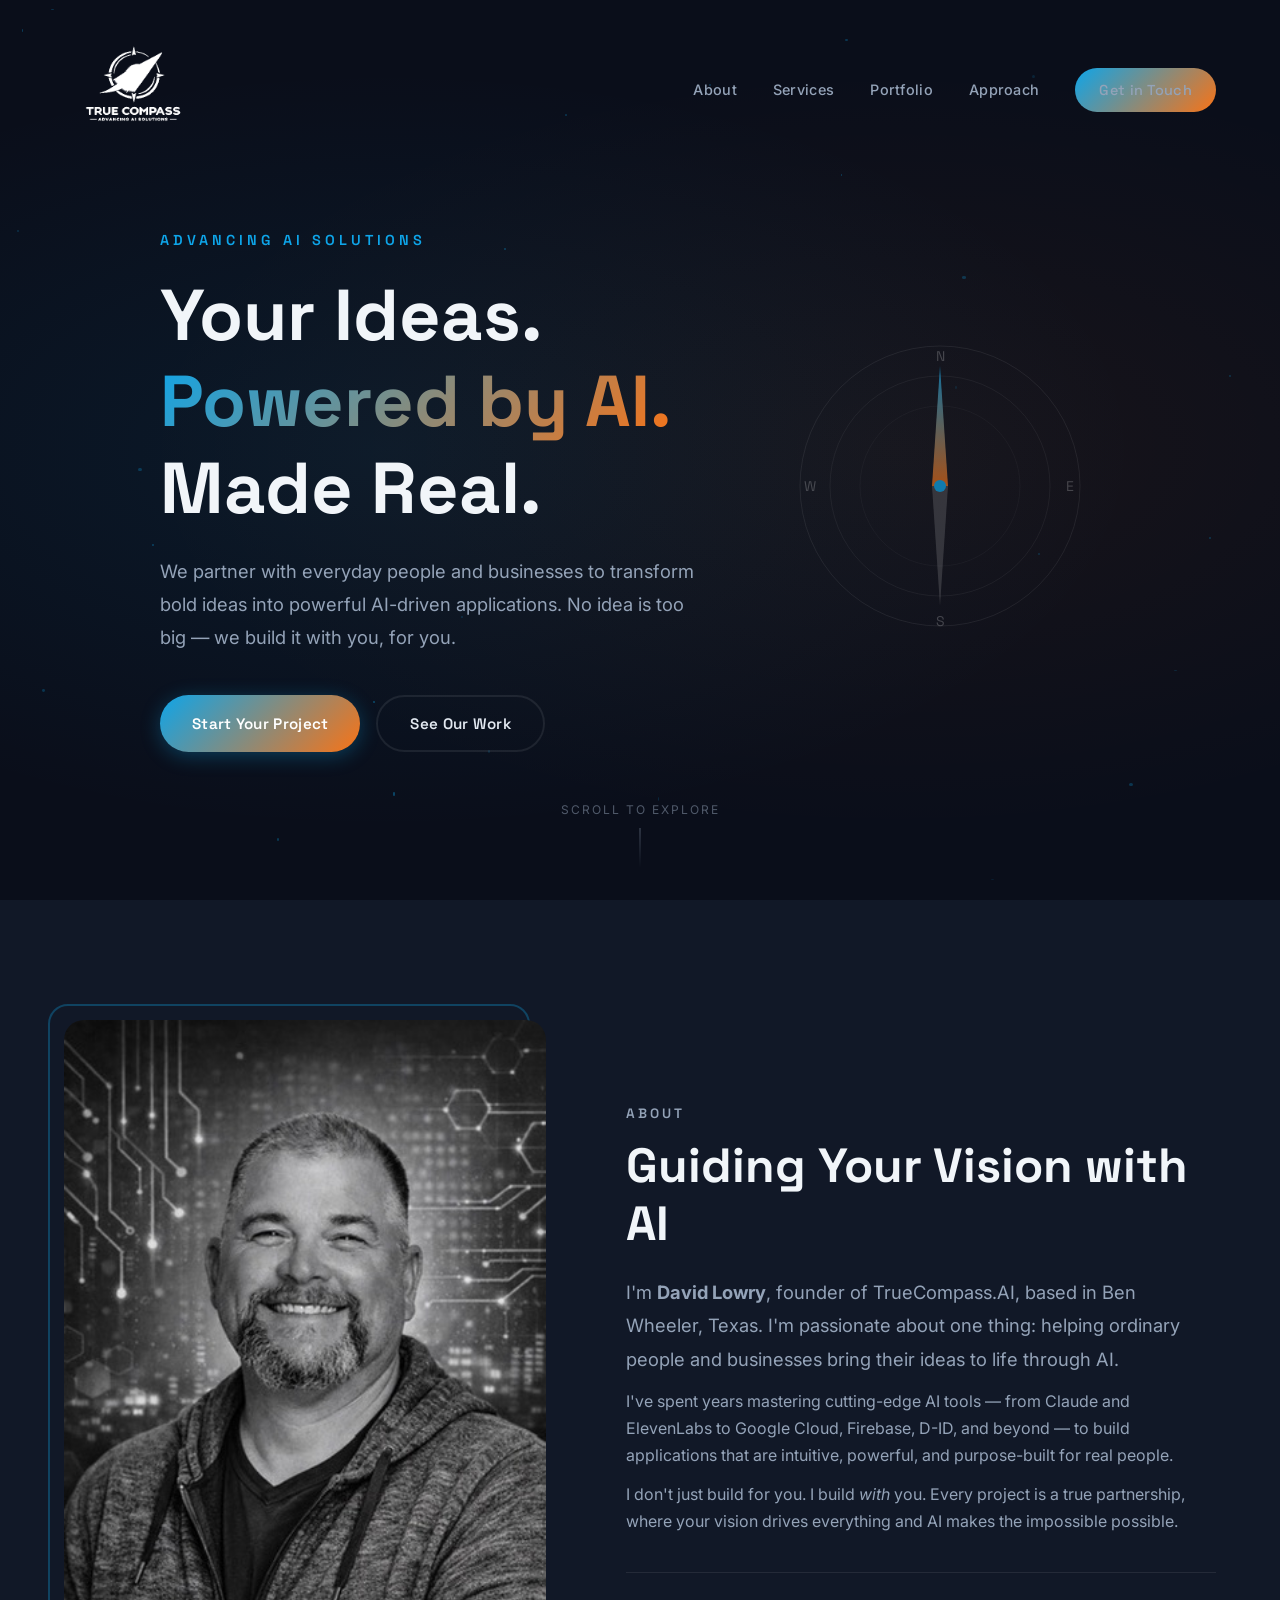
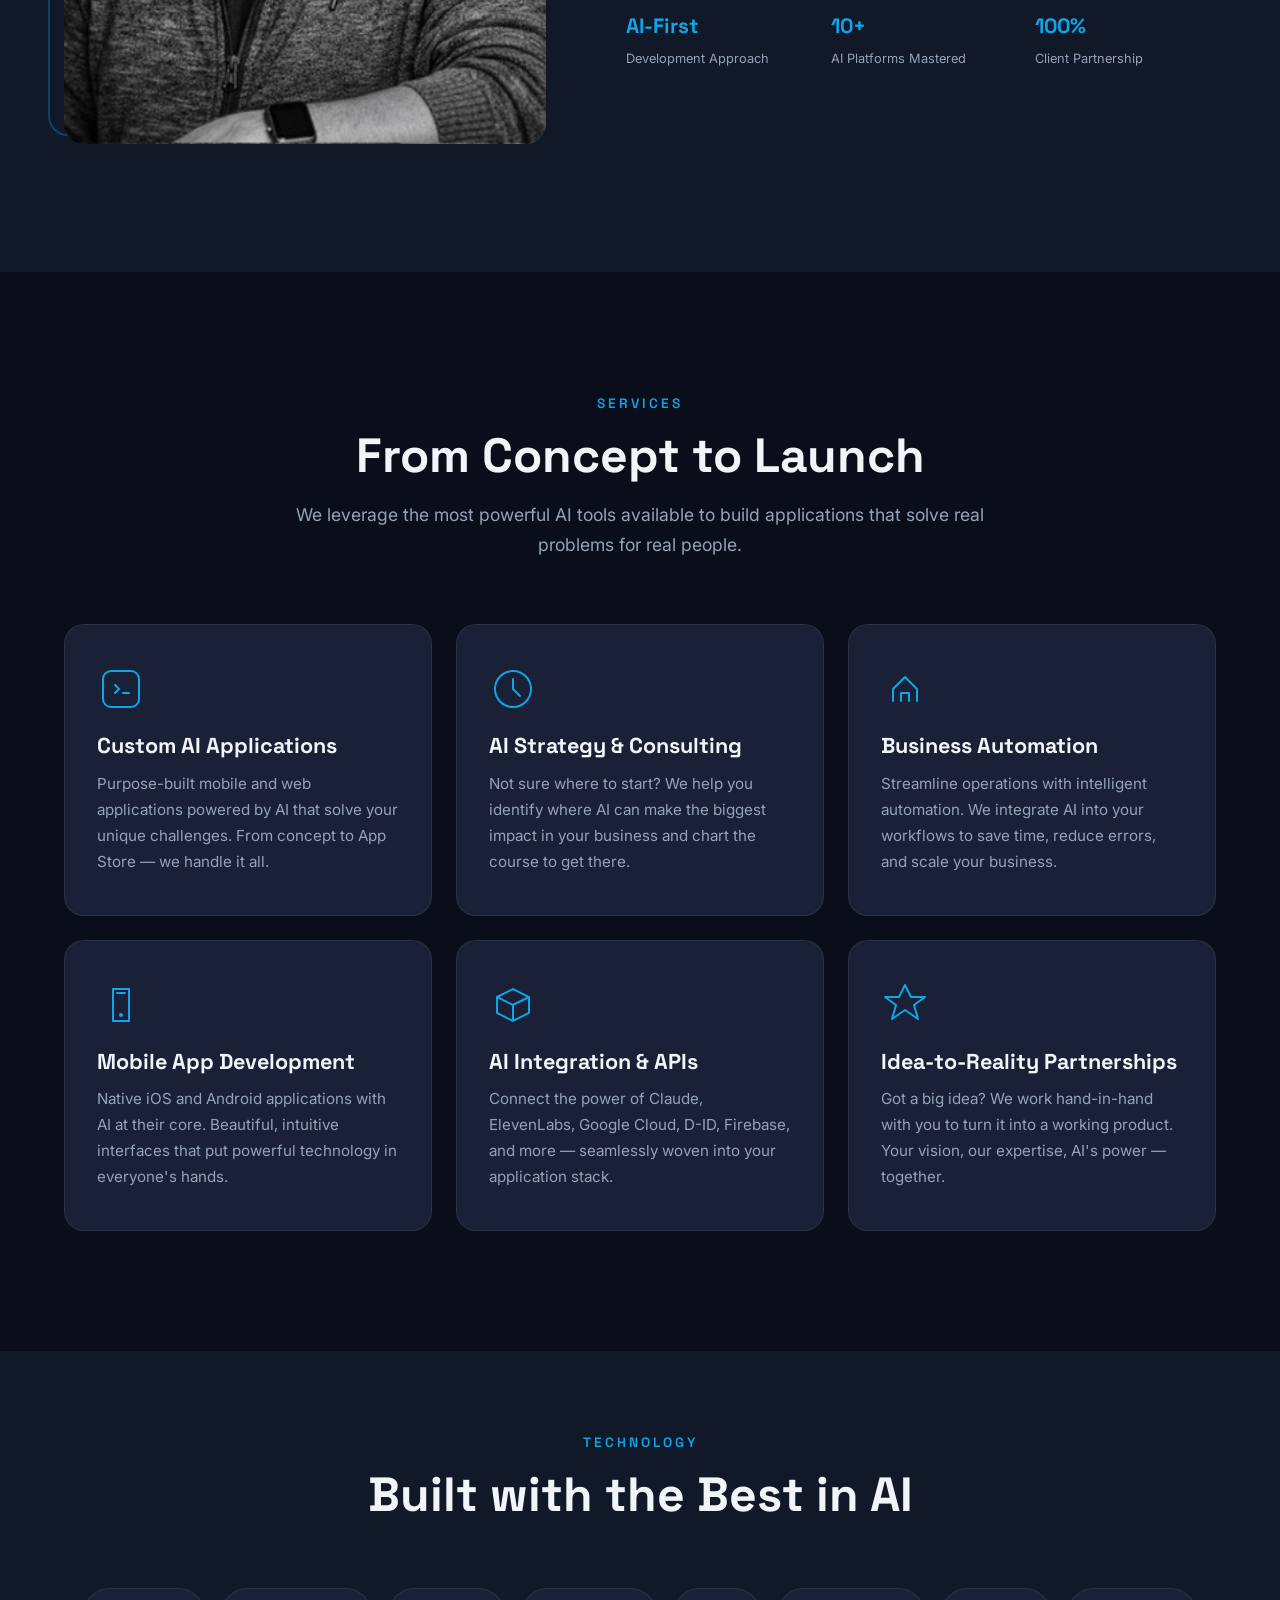
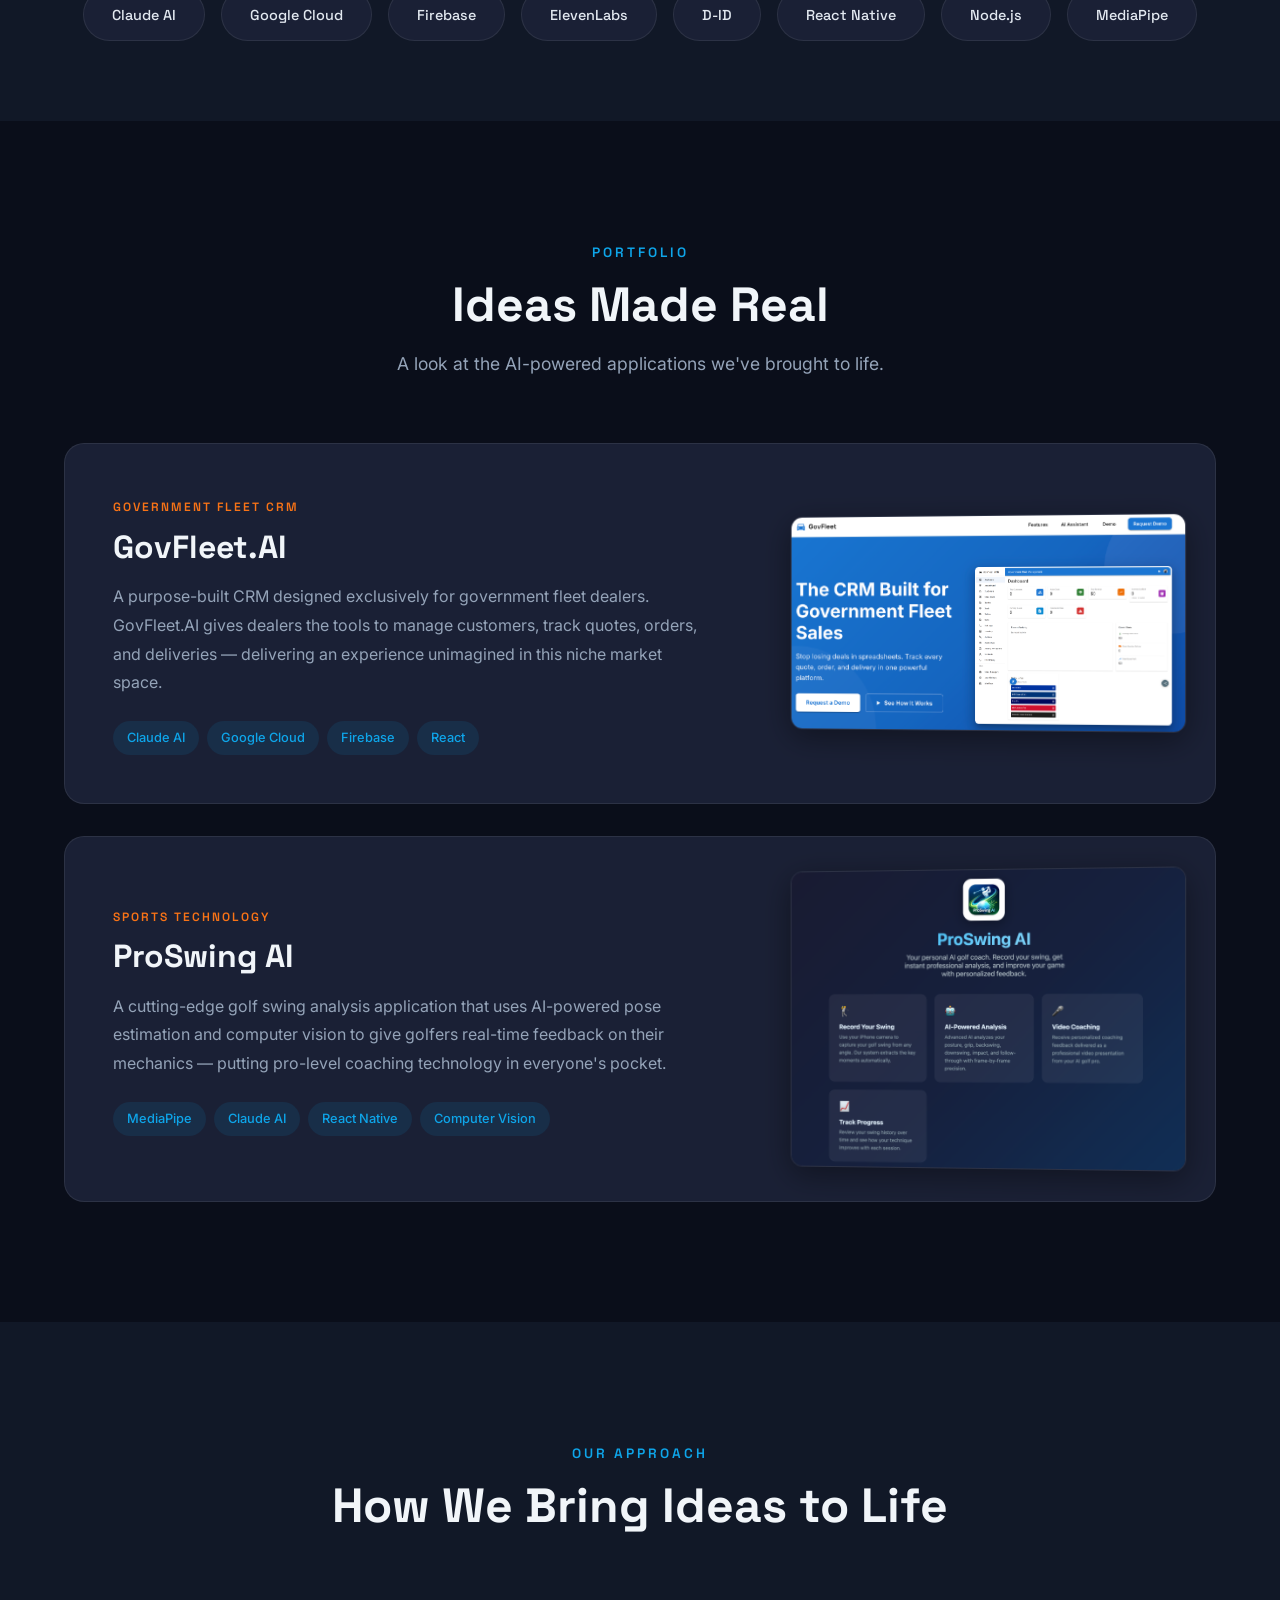
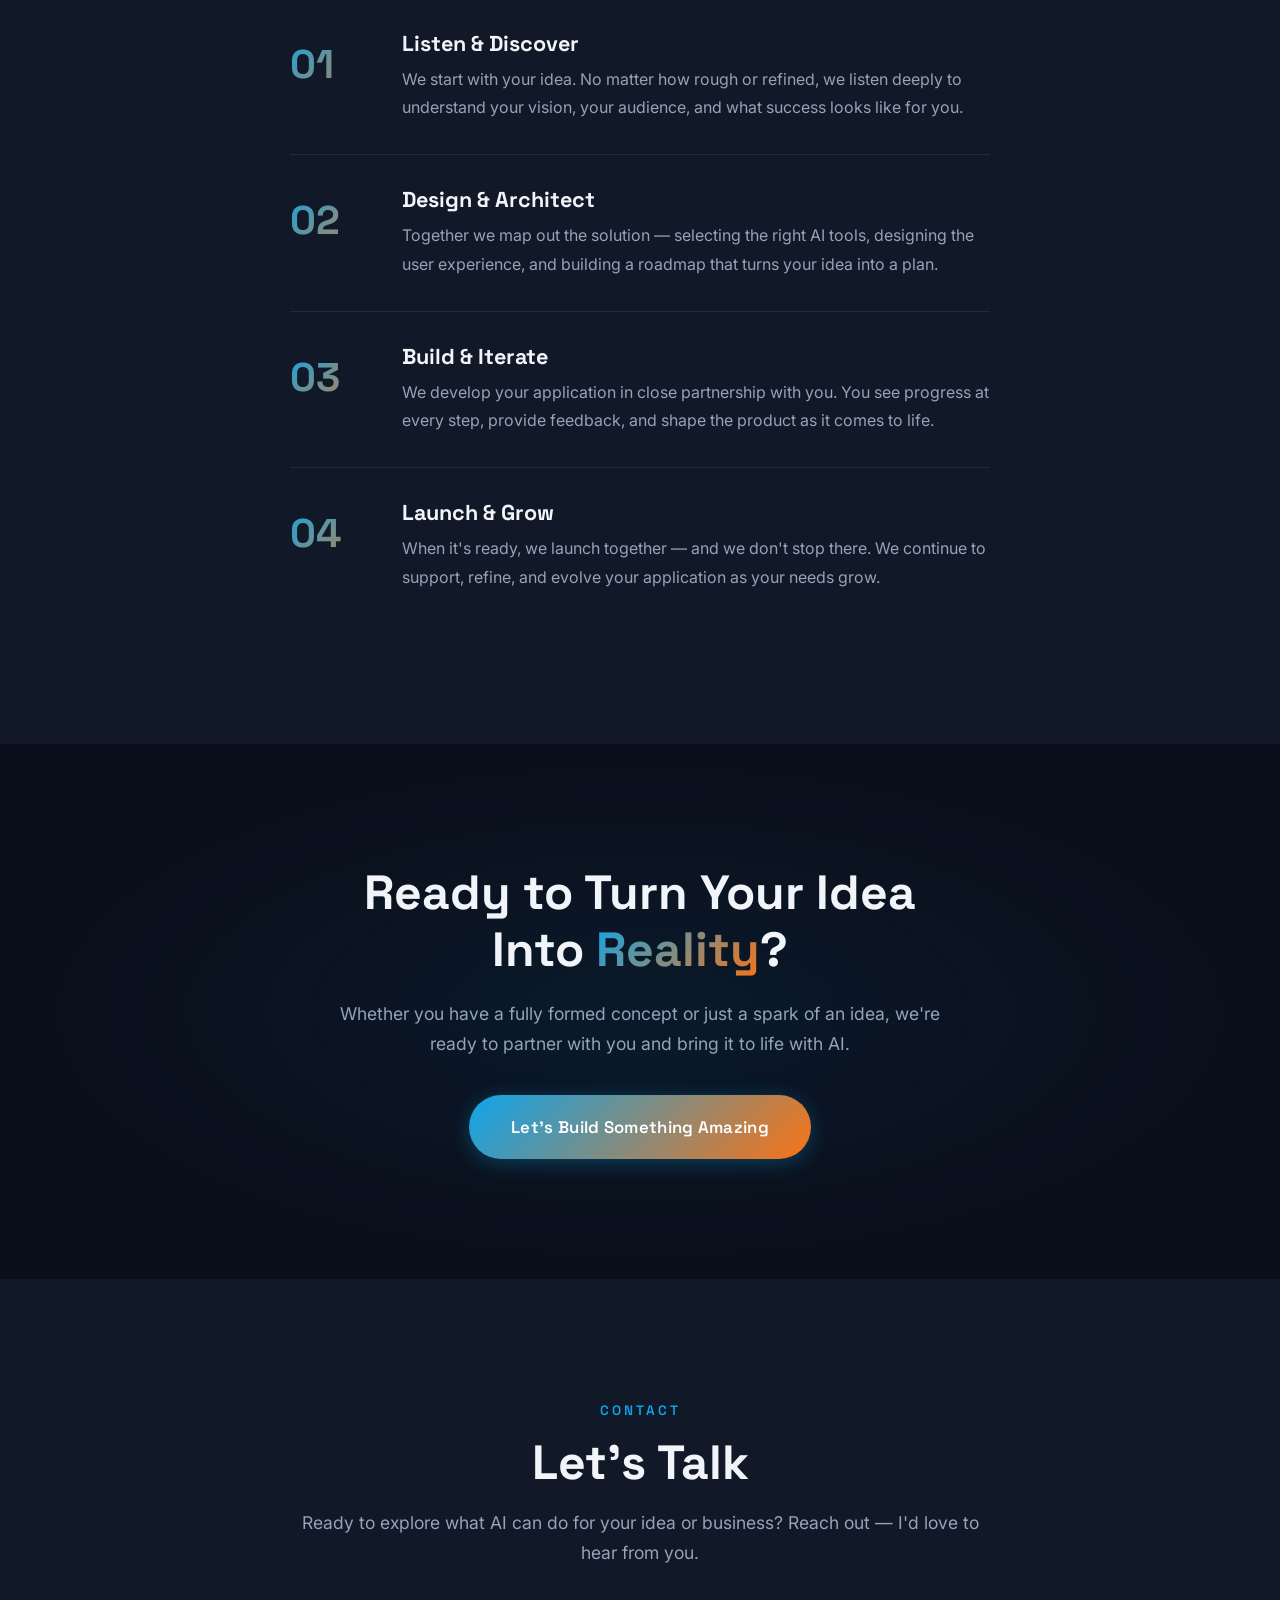
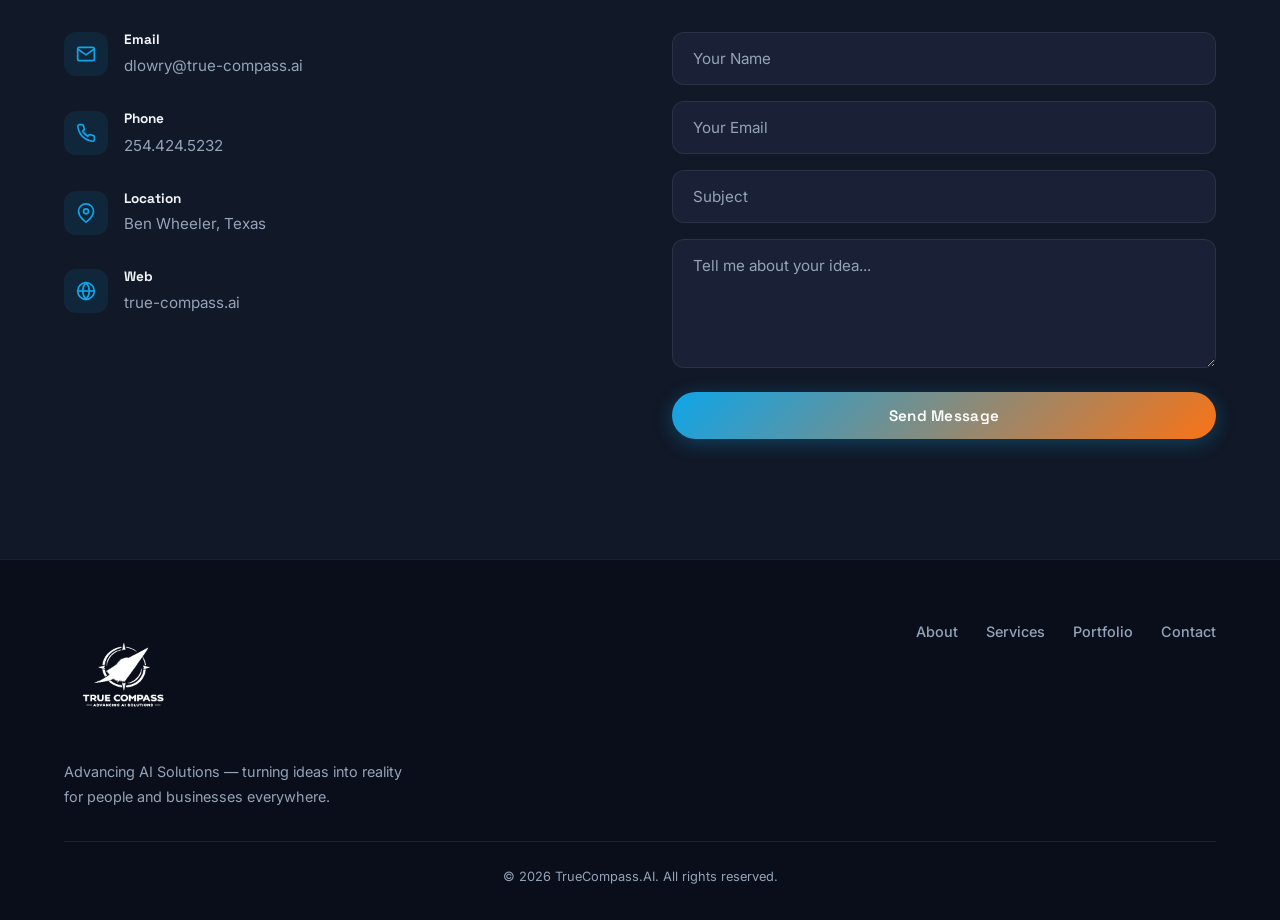
==== index.html @ 303aac4f "Enlarge logo further and update GovFleet description - Nav logo: 80px → 140px, scrolled: 64px → 100p" ====
<!DOCTYPE html>
<html lang="en">
<head>
    <meta charset="UTF-8">
    <meta name="viewport" content="width=device-width, initial-scale=1.0">
    <title>TrueCompass.AI — Advancing AI Solutions</title>
    <meta name="description" content="TrueCompass.AI turns your ideas into reality with AI. Custom AI applications for people and businesses, built hand-in-hand with you.">
    <link rel="icon" type="image/png" sizes="64x64" href="assets/favicon.png">
    <link rel="icon" type="image/png" sizes="32x32" href="assets/favicon-32.png">
    <link rel="icon" type="image/png" sizes="16x16" href="assets/favicon-16.png">
    <link rel="apple-touch-icon" sizes="180x180" href="assets/apple-touch-icon.png">
    <link rel="icon" type="image/png" sizes="192x192" href="assets/favicon-192.png">
    <link rel="preconnect" href="https://fonts.googleapis.com">
    <link rel="preconnect" href="https://fonts.gstatic.com" crossorigin>
    <link href="https://fonts.googleapis.com/css2?family=Inter:wght@300;400;500;600;700;800&family=Space+Grotesk:wght@400;500;600;700&display=swap" rel="stylesheet">
    <link rel="stylesheet" href="css/styles.css">
</head>
<body>
    <!-- Navigation -->
    <nav class="navbar" id="navbar">
        <div class="container nav-container">
            <a href="#" class="nav-logo">
                <img src="assets/logo.png" alt="TrueCompass.AI Logo" class="logo-img">
            </a>
            <button class="nav-toggle" id="navToggle" aria-label="Toggle navigation">
                <span></span>
                <span></span>
                <span></span>
            </button>
            <ul class="nav-links" id="navLinks">
                <li><a href="#about">About</a></li>
                <li><a href="#services">Services</a></li>
                <li><a href="#portfolio">Portfolio</a></li>
                <li><a href="#approach">Approach</a></li>
                <li><a href="#contact" class="btn btn-nav">Get in Touch</a></li>
            </ul>
        </div>
    </nav>

    <!-- Hero Section -->
    <section class="hero" id="hero">
        <div class="hero-bg">
            <div class="hero-particles" id="particles"></div>
        </div>
        <div class="container hero-content">
            <div class="hero-text">
                <p class="hero-tagline">Advancing AI Solutions</p>
                <h1>Your Ideas.<br><span class="gradient-text">Powered by AI.</span><br>Made Real.</h1>
                <p class="hero-description">We partner with everyday people and businesses to transform bold ideas into powerful AI-driven applications. No idea is too big — we build it with you, for you.</p>
                <div class="hero-cta">
                    <a href="#contact" class="btn btn-primary">Start Your Project</a>
                    <a href="#portfolio" class="btn btn-outline">See Our Work</a>
                </div>
            </div>
            <div class="hero-visual">
                <div class="compass-animation">
                    <svg viewBox="0 0 300 300" class="compass-svg">
                        <circle cx="150" cy="150" r="140" fill="none" stroke="rgba(255,255,255,0.1)" stroke-width="1"/>
                        <circle cx="150" cy="150" r="110" fill="none" stroke="rgba(255,255,255,0.08)" stroke-width="1"/>
                        <circle cx="150" cy="150" r="80" fill="none" stroke="rgba(255,255,255,0.05)" stroke-width="1"/>
                        <!-- Compass cardinal points -->
                        <text x="150" y="25" text-anchor="middle" fill="rgba(255,255,255,0.3)" font-size="14" font-family="Space Grotesk">N</text>
                        <text x="280" y="155" text-anchor="middle" fill="rgba(255,255,255,0.3)" font-size="14" font-family="Space Grotesk">E</text>
                        <text x="150" y="290" text-anchor="middle" fill="rgba(255,255,255,0.3)" font-size="14" font-family="Space Grotesk">S</text>
                        <text x="20" y="155" text-anchor="middle" fill="rgba(255,255,255,0.3)" font-size="14" font-family="Space Grotesk">W</text>
                        <!-- Compass needle -->
                        <g class="compass-needle">
                            <polygon points="150,30 158,150 142,150" fill="url(#needleGradient)" opacity="0.9"/>
                            <polygon points="150,270 158,150 142,150" fill="rgba(255,255,255,0.2)"/>
                        </g>
                        <circle cx="150" cy="150" r="6" fill="#0ea5e9"/>
                        <defs>
                            <linearGradient id="needleGradient" x1="0%" y1="0%" x2="0%" y2="100%">
                                <stop offset="0%" style="stop-color:#0ea5e9;stop-opacity:1" />
                                <stop offset="100%" style="stop-color:#f97316;stop-opacity:1" />
                            </linearGradient>
                        </defs>
                    </svg>
                </div>
            </div>
        </div>
        <div class="scroll-indicator">
            <span>Scroll to explore</span>
            <div class="scroll-arrow"></div>
        </div>
    </section>

    <!-- About Section -->
    <section class="section about" id="about">
        <div class="container">
            <div class="about-grid">
                <div class="about-image">
                    <img src="assets/headshot.jpeg" alt="David Lowry — Founder of TrueCompass.AI">
                    <div class="about-image-accent"></div>
                </div>
                <div class="about-content">
                    <p class="section-label">About</p>
                    <h2>Guiding Your Vision with AI</h2>
                    <p class="about-lead">I'm <strong>David Lowry</strong>, founder of TrueCompass.AI, based in Ben Wheeler, Texas. I'm passionate about one thing: helping ordinary people and businesses bring their ideas to life through AI.</p>
                    <p>I've spent years mastering cutting-edge AI tools — from Claude and ElevenLabs to Google Cloud, Firebase, D-ID, and beyond — to build applications that are intuitive, powerful, and purpose-built for real people.</p>
                    <p>I don't just build for you. I build <em>with</em> you. Every project is a true partnership, where your vision drives everything and AI makes the impossible possible.</p>
                    <div class="about-stats">
                        <div class="stat">
                            <span class="stat-number">AI-First</span>
                            <span class="stat-label">Development Approach</span>
                        </div>
                        <div class="stat">
                            <span class="stat-number">10+</span>
                            <span class="stat-label">AI Platforms Mastered</span>
                        </div>
                        <div class="stat">
                            <span class="stat-number">100%</span>
                            <span class="stat-label">Client Partnership</span>
                        </div>
                    </div>
                </div>
            </div>
        </div>
    </section>

    <!-- Services Section -->
    <section class="section services" id="services">
        <div class="container">
            <div class="section-header">
                <p class="section-label">Services</p>
                <h2>From Concept to Launch</h2>
                <p class="section-subtitle">We leverage the most powerful AI tools available to build applications that solve real problems for real people.</p>
            </div>
            <div class="services-grid">
                <div class="service-card">
                    <div class="service-icon">
                        <svg viewBox="0 0 48 48" fill="none"><rect x="6" y="6" width="36" height="36" rx="8" stroke="currentColor" stroke-width="2"/><path d="M18 20l4 4-4 4M26 28h6" stroke="currentColor" stroke-width="2" stroke-linecap="round" stroke-linejoin="round"/></svg>
                    </div>
                    <h3>Custom AI Applications</h3>
                    <p>Purpose-built mobile and web applications powered by AI that solve your unique challenges. From concept to App Store — we handle it all.</p>
                </div>
                <div class="service-card">
                    <div class="service-icon">
                        <svg viewBox="0 0 48 48" fill="none"><circle cx="24" cy="24" r="18" stroke="currentColor" stroke-width="2"/><path d="M24 14v10l7 7" stroke="currentColor" stroke-width="2" stroke-linecap="round"/></svg>
                    </div>
                    <h3>AI Strategy & Consulting</h3>
                    <p>Not sure where to start? We help you identify where AI can make the biggest impact in your business and chart the course to get there.</p>
                </div>
                <div class="service-card">
                    <div class="service-icon">
                        <svg viewBox="0 0 48 48" fill="none"><path d="M12 36V24l12-12 12 12v12" stroke="currentColor" stroke-width="2" stroke-linecap="round" stroke-linejoin="round"/><path d="M20 36v-8h8v8" stroke="currentColor" stroke-width="2" stroke-linecap="round" stroke-linejoin="round"/></svg>
                    </div>
                    <h3>Business Automation</h3>
                    <p>Streamline operations with intelligent automation. We integrate AI into your workflows to save time, reduce errors, and scale your business.</p>
                </div>
                <div class="service-card">
                    <div class="service-icon">
                        <svg viewBox="0 0 48 48" fill="none"><path d="M16 8h16v32H16z" stroke="currentColor" stroke-width="2" rx="3"/><circle cx="24" cy="34" r="2" fill="currentColor"/><path d="M20 12h8" stroke="currentColor" stroke-width="2" stroke-linecap="round"/></svg>
                    </div>
                    <h3>Mobile App Development</h3>
                    <p>Native iOS and Android applications with AI at their core. Beautiful, intuitive interfaces that put powerful technology in everyone's hands.</p>
                </div>
                <div class="service-card">
                    <div class="service-icon">
                        <svg viewBox="0 0 48 48" fill="none"><path d="M8 16l16-8 16 8v16l-16 8-16-8V16z" stroke="currentColor" stroke-width="2"/><path d="M8 16l16 8 16-8M24 24v16" stroke="currentColor" stroke-width="2"/></svg>
                    </div>
                    <h3>AI Integration & APIs</h3>
                    <p>Connect the power of Claude, ElevenLabs, Google Cloud, D-ID, Firebase, and more — seamlessly woven into your application stack.</p>
                </div>
                <div class="service-card">
                    <div class="service-icon">
                        <svg viewBox="0 0 48 48" fill="none"><path d="M24 4l6 12h14l-11 8 4 14-13-9-13 9 4-14L4 16h14l6-12z" stroke="currentColor" stroke-width="2" stroke-linejoin="round"/></svg>
                    </div>
                    <h3>Idea-to-Reality Partnerships</h3>
                    <p>Got a big idea? We work hand-in-hand with you to turn it into a working product. Your vision, our expertise, AI's power — together.</p>
                </div>
            </div>
        </div>
    </section>

    <!-- Tech Stack Section -->
    <section class="section tech-stack">
        <div class="container">
            <div class="section-header">
                <p class="section-label">Technology</p>
                <h2>Built with the Best in AI</h2>
            </div>
            <div class="tech-grid">
                <div class="tech-item">
                    <span class="tech-name">Claude AI</span>
                </div>
                <div class="tech-item">
                    <span class="tech-name">Google Cloud</span>
                </div>
                <div class="tech-item">
                    <span class="tech-name">Firebase</span>
                </div>
                <div class="tech-item">
                    <span class="tech-name">ElevenLabs</span>
                </div>
                <div class="tech-item">
                    <span class="tech-name">D-ID</span>
                </div>
                <div class="tech-item">
                    <span class="tech-name">React Native</span>
                </div>
                <div class="tech-item">
                    <span class="tech-name">Node.js</span>
                </div>
                <div class="tech-item">
                    <span class="tech-name">MediaPipe</span>
                </div>
            </div>
        </div>
    </section>

    <!-- Portfolio Section -->
    <section class="section portfolio" id="portfolio">
        <div class="container">
            <div class="section-header">
                <p class="section-label">Portfolio</p>
                <h2>Ideas Made Real</h2>
                <p class="section-subtitle">A look at the AI-powered applications we've brought to life.</p>
            </div>
            <div class="portfolio-grid">
                <div class="portfolio-card portfolio-featured">
                    <div class="portfolio-card-content">
                        <span class="portfolio-tag">Government Fleet CRM</span>
                        <h3>GovFleet.AI</h3>
                        <p>A purpose-built CRM designed exclusively for government fleet dealers. GovFleet.AI gives dealers the tools to manage customers, track quotes, orders, and deliveries — delivering an experience unimagined in this niche market space.</p>
                        <ul class="portfolio-tech">
                            <li>Claude AI</li>
                            <li>Google Cloud</li>
                            <li>Firebase</li>
                            <li>React</li>
                        </ul>
                    </div>
                    <div class="portfolio-card-visual">
                        <img src="assets/govfleet-screenshot.png" alt="GovFleet CRM Dashboard" class="portfolio-screenshot">
                    </div>
                </div>
                <div class="portfolio-card portfolio-featured">
                    <div class="portfolio-card-content">
                        <span class="portfolio-tag">Sports Technology</span>
                        <h3>ProSwing AI</h3>
                        <p>A cutting-edge golf swing analysis application that uses AI-powered pose estimation and computer vision to give golfers real-time feedback on their mechanics — putting pro-level coaching technology in everyone's pocket.</p>
                        <ul class="portfolio-tech">
                            <li>MediaPipe</li>
                            <li>Claude AI</li>
                            <li>React Native</li>
                            <li>Computer Vision</li>
                        </ul>
                    </div>
                    <div class="portfolio-card-visual">
                        <img src="assets/proswing-screenshot.png" alt="ProSwing AI Golf Swing Analysis" class="portfolio-screenshot">
                    </div>
                </div>
            </div>
        </div>
    </section>

    <!-- Approach Section -->
    <section class="section approach" id="approach">
        <div class="container">
            <div class="section-header">
                <p class="section-label">Our Approach</p>
                <h2>How We Bring Ideas to Life</h2>
            </div>
            <div class="approach-timeline">
                <div class="approach-step">
                    <div class="step-number">01</div>
                    <div class="step-content">
                        <h3>Listen & Discover</h3>
                        <p>We start with your idea. No matter how rough or refined, we listen deeply to understand your vision, your audience, and what success looks like for you.</p>
                    </div>
                </div>
                <div class="approach-step">
                    <div class="step-number">02</div>
                    <div class="step-content">
                        <h3>Design & Architect</h3>
                        <p>Together we map out the solution — selecting the right AI tools, designing the user experience, and building a roadmap that turns your idea into a plan.</p>
                    </div>
                </div>
                <div class="approach-step">
                    <div class="step-number">03</div>
                    <div class="step-content">
                        <h3>Build & Iterate</h3>
                        <p>We develop your application in close partnership with you. You see progress at every step, provide feedback, and shape the product as it comes to life.</p>
                    </div>
                </div>
                <div class="approach-step">
                    <div class="step-number">04</div>
                    <div class="step-content">
                        <h3>Launch & Grow</h3>
                        <p>When it's ready, we launch together — and we don't stop there. We continue to support, refine, and evolve your application as your needs grow.</p>
                    </div>
                </div>
            </div>
        </div>
    </section>

    <!-- CTA Section -->
    <section class="section cta-section">
        <div class="container">
            <div class="cta-content">
                <h2>Ready to Turn Your Idea<br>Into <span class="gradient-text">Reality</span>?</h2>
                <p>Whether you have a fully formed concept or just a spark of an idea, we're ready to partner with you and bring it to life with AI.</p>
                <a href="#contact" class="btn btn-primary btn-large">Let's Build Something Amazing</a>
            </div>
        </div>
    </section>

    <!-- Contact Section -->
    <section class="section contact" id="contact">
        <div class="container">
            <div class="section-header">
                <p class="section-label">Contact</p>
                <h2>Let's Talk</h2>
                <p class="section-subtitle">Ready to explore what AI can do for your idea or business? Reach out — I'd love to hear from you.</p>
            </div>
            <div class="contact-grid">
                <div class="contact-info">
                    <div class="contact-item">
                        <div class="contact-icon">
                            <svg viewBox="0 0 24 24" fill="none" stroke="currentColor" stroke-width="2"><path d="M4 4h16c1.1 0 2 .9 2 2v12c0 1.1-.9 2-2 2H4c-1.1 0-2-.9-2-2V6c0-1.1.9-2 2-2z"/><polyline points="22,6 12,13 2,6"/></svg>
                        </div>
                        <div>
                            <h4>Email</h4>
                            <a href="mailto:dlowry@true-compass.ai">dlowry@true-compass.ai</a>
                        </div>
                    </div>
                    <div class="contact-item">
                        <div class="contact-icon">
                            <svg viewBox="0 0 24 24" fill="none" stroke="currentColor" stroke-width="2"><path d="M22 16.92v3a2 2 0 01-2.18 2 19.79 19.79 0 01-8.63-3.07 19.5 19.5 0 01-6-6 19.79 19.79 0 01-3.07-8.67A2 2 0 014.11 2h3a2 2 0 012 1.72c.127.96.361 1.903.7 2.81a2 2 0 01-.45 2.11L8.09 9.91a16 16 0 006 6l1.27-1.27a2 2 0 012.11-.45c.907.339 1.85.573 2.81.7A2 2 0 0122 16.92z"/></svg>
                        </div>
                        <div>
                            <h4>Phone</h4>
                            <a href="tel:+12544245232">254.424.5232</a>
                        </div>
                    </div>
                    <div class="contact-item">
                        <div class="contact-icon">
                            <svg viewBox="0 0 24 24" fill="none" stroke="currentColor" stroke-width="2"><path d="M21 10c0 7-9 13-9 13s-9-6-9-13a9 9 0 0118 0z"/><circle cx="12" cy="10" r="3"/></svg>
                        </div>
                        <div>
                            <h4>Location</h4>
                            <p>Ben Wheeler, Texas</p>
                        </div>
                    </div>
                    <div class="contact-item">
                        <div class="contact-icon">
                            <svg viewBox="0 0 24 24" fill="none" stroke="currentColor" stroke-width="2"><circle cx="12" cy="12" r="10"/><line x1="2" y1="12" x2="22" y2="12"/><path d="M12 2a15.3 15.3 0 014 10 15.3 15.3 0 01-4 10 15.3 15.3 0 01-4-10 15.3 15.3 0 014-10z"/></svg>
                        </div>
                        <div>
                            <h4>Web</h4>
                            <a href="https://true-compass.ai">true-compass.ai</a>
                        </div>
                    </div>
                </div>
                <form class="contact-form" id="contactForm">
                    <div class="form-group">
                        <input type="text" id="name" name="name" placeholder="Your Name" required>
                    </div>
                    <div class="form-group">
                        <input type="email" id="email" name="email" placeholder="Your Email" required>
                    </div>
                    <div class="form-group">
                        <input type="text" id="subject" name="subject" placeholder="Subject">
                    </div>
                    <div class="form-group">
                        <textarea id="message" name="message" rows="5" placeholder="Tell me about your idea..." required></textarea>
                    </div>
                    <button type="submit" class="btn btn-primary btn-full">Send Message</button>
                </form>
            </div>
        </div>
    </section>

    <!-- Footer -->
    <footer class="footer">
        <div class="container">
            <div class="footer-content">
                <div class="footer-brand">
                    <img src="assets/logo.png" alt="TrueCompass.AI" class="footer-logo">
                    <p>Advancing AI Solutions — turning ideas into reality for people and businesses everywhere.</p>
                </div>
                <div class="footer-links">
                    <a href="#about">About</a>
                    <a href="#services">Services</a>
                    <a href="#portfolio">Portfolio</a>
                    <a href="#contact">Contact</a>
                </div>
            </div>
            <div class="footer-bottom">
                <p>&copy; 2026 TrueCompass.AI. All rights reserved.</p>
            </div>
        </div>
    </footer>

    <script src="js/main.js"></script>
</body>
</html>
---- css/styles.css ----
/* ============================================
   TrueCompass.AI — Styles
   ============================================ */

:root {
    --color-bg: #0a0e1a;
    --color-bg-light: #111827;
    --color-bg-card: #1a2035;
    --color-text: #e2e8f0;
    --color-text-muted: #94a3b8;
    --color-text-heading: #f1f5f9;
    --color-primary: #0ea5e9;
    --color-primary-dark: #0284c7;
    --color-accent: #f97316;
    --color-accent-dark: #ea580c;
    --color-border: rgba(255, 255, 255, 0.08);
    --gradient-primary: linear-gradient(135deg, #0ea5e9, #f97316);
    --gradient-bg: linear-gradient(180deg, #0a0e1a 0%, #111827 100%);
    --font-body: 'Inter', -apple-system, BlinkMacSystemFont, sans-serif;
    --font-heading: 'Space Grotesk', 'Inter', sans-serif;
    --radius: 12px;
    --radius-lg: 20px;
    --shadow: 0 4px 30px rgba(0, 0, 0, 0.3);
    --transition: 0.3s cubic-bezier(0.4, 0, 0.2, 1);
}

*, *::before, *::after {
    margin: 0;
    padding: 0;
    box-sizing: border-box;
}

html {
    scroll-behavior: smooth;
    font-size: 16px;
}

body {
    font-family: var(--font-body);
    background: var(--color-bg);
    color: var(--color-text);
    line-height: 1.7;
    overflow-x: hidden;
}

.container {
    max-width: 1200px;
    margin: 0 auto;
    padding: 0 24px;
}

/* ============================================
   Typography
   ============================================ */

h1, h2, h3, h4 {
    font-family: var(--font-heading);
    color: var(--color-text-heading);
    line-height: 1.2;
    font-weight: 700;
}

h1 { font-size: clamp(2.5rem, 6vw, 4.5rem); }
h2 { font-size: clamp(2rem, 4vw, 3rem); }
h3 { font-size: 1.35rem; }

.gradient-text {
    background: var(--gradient-primary);
    -webkit-background-clip: text;
    -webkit-text-fill-color: transparent;
    background-clip: text;
}

.section-label {
    font-family: var(--font-heading);
    font-size: 0.85rem;
    font-weight: 600;
    text-transform: uppercase;
    letter-spacing: 3px;
    color: var(--color-primary);
    margin-bottom: 12px;
}

.section-header {
    text-align: center;
    max-width: 700px;
    margin: 0 auto 64px;
}

.section-subtitle {
    color: var(--color-text-muted);
    font-size: 1.1rem;
    margin-top: 16px;
}

a {
    color: var(--color-primary);
    text-decoration: none;
    transition: var(--transition);
}

a:hover {
    color: var(--color-accent);
}

/* ============================================
   Buttons
   ============================================ */

.btn {
    display: inline-flex;
    align-items: center;
    justify-content: center;
    padding: 14px 32px;
    border-radius: 50px;
    font-family: var(--font-heading);
    font-weight: 600;
    font-size: 0.95rem;
    letter-spacing: 0.3px;
    cursor: pointer;
    transition: var(--transition);
    border: none;
    text-decoration: none;
}

.btn-primary {
    background: var(--gradient-primary);
    color: #fff;
    box-shadow: 0 4px 20px rgba(14, 165, 233, 0.3);
}

.btn-primary:hover {
    transform: translateY(-2px);
    box-shadow: 0 8px 30px rgba(14, 165, 233, 0.4);
    color: #fff;
}

.btn-outline {
    background: transparent;
    color: var(--color-text);
    border: 2px solid var(--color-border);
}

.btn-outline:hover {
    border-color: var(--color-primary);
    color: var(--color-primary);
}

.btn-nav {
    padding: 10px 24px;
    background: var(--gradient-primary);
    color: #fff;
    font-size: 0.85rem;
}

.btn-nav:hover {
    color: #fff;
    transform: translateY(-1px);
}

.btn-large {
    padding: 18px 42px;
    font-size: 1.05rem;
}

.btn-full {
    width: 100%;
}

/* ============================================
   Navigation
   ============================================ */

.navbar {
    position: fixed;
    top: 0;
    left: 0;
    right: 0;
    z-index: 1000;
    padding: 20px 0;
    transition: var(--transition);
}

.navbar.scrolled {
    background: rgba(10, 14, 26, 0.95);
    backdrop-filter: blur(20px);
    padding: 12px 0;
    border-bottom: 1px solid var(--color-border);
}

.nav-container {
    display: flex;
    align-items: center;
    justify-content: space-between;
}

.nav-logo {
    display: flex;
    align-items: center;
}

.logo-img {
    height: 140px;
    width: auto;
    filter: brightness(0) invert(1);
}

.navbar.scrolled .logo-img {
    height: 100px;
}

.nav-links {
    display: flex;
    align-items: center;
    list-style: none;
    gap: 36px;
}

.nav-links a {
    color: var(--color-text-muted);
    font-size: 0.9rem;
    font-weight: 500;
    letter-spacing: 0.3px;
}

.nav-links a:hover {
    color: var(--color-text-heading);
}

.nav-toggle {
    display: none;
    flex-direction: column;
    gap: 5px;
    background: none;
    border: none;
    cursor: pointer;
    padding: 4px;
}

.nav-toggle span {
    display: block;
    width: 24px;
    height: 2px;
    background: var(--color-text);
    transition: var(--transition);
}

/* ============================================
   Hero
   ============================================ */

.hero {
    min-height: 100vh;
    display: flex;
    flex-direction: column;
    justify-content: center;
    position: relative;
    overflow: hidden;
    padding-top: 80px;
}

.hero-bg {
    position: absolute;
    inset: 0;
    background: radial-gradient(ellipse at 30% 50%, rgba(14, 165, 233, 0.08) 0%, transparent 60%),
                radial-gradient(ellipse at 70% 50%, rgba(249, 115, 22, 0.06) 0%, transparent 60%),
                var(--color-bg);
}

.hero-particles {
    position: absolute;
    inset: 0;
}

.hero-content {
    position: relative;
    display: grid;
    grid-template-columns: 1.2fr 0.8fr;
    align-items: center;
    gap: 60px;
    z-index: 2;
}

.hero-tagline {
    font-family: var(--font-heading);
    font-size: 0.9rem;
    font-weight: 600;
    text-transform: uppercase;
    letter-spacing: 4px;
    color: var(--color-primary);
    margin-bottom: 20px;
}

.hero-description {
    font-size: 1.15rem;
    color: var(--color-text-muted);
    margin-top: 24px;
    max-width: 540px;
    line-height: 1.8;
}

.hero-cta {
    display: flex;
    gap: 16px;
    margin-top: 40px;
}

.hero-visual {
    display: flex;
    justify-content: center;
    align-items: center;
}

.compass-svg {
    width: 100%;
    max-width: 320px;
    opacity: 0.7;
}

.compass-needle {
    transform-origin: 150px 150px;
    animation: compass-rotate 20s ease-in-out infinite;
}

@keyframes compass-rotate {
    0%, 100% { transform: rotate(0deg); }
    25% { transform: rotate(15deg); }
    50% { transform: rotate(-10deg); }
    75% { transform: rotate(5deg); }
}

.scroll-indicator {
    position: absolute;
    bottom: 32px;
    left: 50%;
    transform: translateX(-50%);
    display: flex;
    flex-direction: column;
    align-items: center;
    gap: 8px;
    color: var(--color-text-muted);
    font-size: 0.75rem;
    letter-spacing: 2px;
    text-transform: uppercase;
    opacity: 0.5;
}

.scroll-arrow {
    width: 1px;
    height: 40px;
    background: linear-gradient(to bottom, var(--color-text-muted), transparent);
    animation: scroll-pulse 2s ease-in-out infinite;
}

@keyframes scroll-pulse {
    0%, 100% { opacity: 0.3; }
    50% { opacity: 1; }
}

/* ============================================
   Sections
   ============================================ */

.section {
    padding: 120px 0;
}

/* ============================================
   About
   ============================================ */

.about {
    background: var(--color-bg-light);
}

.about-grid {
    display: grid;
    grid-template-columns: 0.9fr 1.1fr;
    gap: 80px;
    align-items: center;
}

.about-image {
    position: relative;
}

.about-image img {
    width: 100%;
    border-radius: var(--radius-lg);
    position: relative;
    z-index: 2;
}

.about-image-accent {
    position: absolute;
    top: -16px;
    left: -16px;
    right: 16px;
    bottom: 16px;
    border: 2px solid var(--color-primary);
    border-radius: var(--radius-lg);
    opacity: 0.3;
    z-index: 1;
}

.about-lead {
    font-size: 1.15rem;
    line-height: 1.8;
    margin-bottom: 16px;
}

.about-content p {
    color: var(--color-text-muted);
    margin-bottom: 12px;
}

.about-content h2 {
    margin-bottom: 24px;
}

.about-stats {
    display: grid;
    grid-template-columns: repeat(3, 1fr);
    gap: 24px;
    margin-top: 36px;
    padding-top: 36px;
    border-top: 1px solid var(--color-border);
}

.stat-number {
    display: block;
    font-family: var(--font-heading);
    font-size: 1.3rem;
    font-weight: 700;
    color: var(--color-primary);
}

.stat-label {
    font-size: 0.8rem;
    color: var(--color-text-muted);
    margin-top: 4px;
    display: block;
}

/* ============================================
   Services
   ============================================ */

.services-grid {
    display: grid;
    grid-template-columns: repeat(3, 1fr);
    gap: 24px;
}

.service-card {
    background: var(--color-bg-card);
    border: 1px solid var(--color-border);
    border-radius: var(--radius-lg);
    padding: 40px 32px;
    transition: var(--transition);
}

.service-card:hover {
    transform: translateY(-4px);
    border-color: rgba(14, 165, 233, 0.3);
    box-shadow: 0 12px 40px rgba(14, 165, 233, 0.1);
}

.service-icon {
    width: 48px;
    height: 48px;
    color: var(--color-primary);
    margin-bottom: 20px;
}

.service-card h3 {
    margin-bottom: 12px;
}

.service-card p {
    color: var(--color-text-muted);
    font-size: 0.95rem;
    line-height: 1.7;
}

/* ============================================
   Tech Stack
   ============================================ */

.tech-stack {
    background: var(--color-bg-light);
    padding: 80px 0;
}

.tech-grid {
    display: flex;
    flex-wrap: wrap;
    justify-content: center;
    gap: 16px;
}

.tech-item {
    background: var(--color-bg-card);
    border: 1px solid var(--color-border);
    border-radius: 50px;
    padding: 12px 28px;
    transition: var(--transition);
}

.tech-item:hover {
    border-color: var(--color-primary);
    background: rgba(14, 165, 233, 0.05);
}

.tech-name {
    font-family: var(--font-heading);
    font-size: 0.9rem;
    font-weight: 500;
    color: var(--color-text);
}

/* ============================================
   Portfolio
   ============================================ */

.portfolio-grid {
    display: grid;
    gap: 32px;
}

.portfolio-card {
    background: var(--color-bg-card);
    border: 1px solid var(--color-border);
    border-radius: var(--radius-lg);
    overflow: hidden;
    transition: var(--transition);
}

.portfolio-card:hover {
    border-color: rgba(14, 165, 233, 0.3);
    box-shadow: 0 12px 40px rgba(0, 0, 0, 0.3);
}

.portfolio-featured {
    display: grid;
    grid-template-columns: 1.2fr 0.8fr;
    align-items: center;
}

.portfolio-card-content {
    padding: 48px;
}

.portfolio-tag {
    font-family: var(--font-heading);
    font-size: 0.75rem;
    font-weight: 600;
    text-transform: uppercase;
    letter-spacing: 2px;
    color: var(--color-accent);
}

.portfolio-card h3 {
    font-size: 2rem;
    margin: 8px 0 16px;
}

.portfolio-card p {
    color: var(--color-text-muted);
    line-height: 1.8;
}

.portfolio-tech {
    display: flex;
    flex-wrap: wrap;
    gap: 8px;
    list-style: none;
    margin-top: 24px;
}

.portfolio-tech li {
    background: rgba(14, 165, 233, 0.1);
    color: var(--color-primary);
    font-size: 0.8rem;
    font-weight: 500;
    padding: 6px 14px;
    border-radius: 50px;
}

.portfolio-card-visual {
    padding: 32px;
    display: flex;
    justify-content: center;
    align-items: center;
}

.portfolio-screenshot {
    width: 100%;
    border-radius: 12px;
    border: 1px solid var(--color-border);
    box-shadow: 0 8px 32px rgba(0, 0, 0, 0.4);
    transition: var(--transition);
    transform: perspective(600px) rotateY(-3deg);
}

.portfolio-card:hover .portfolio-screenshot {
    transform: perspective(600px) rotateY(0deg);
    box-shadow: 0 12px 48px rgba(14, 165, 233, 0.15);
}

/* ============================================
   Approach
   ============================================ */

.approach {
    background: var(--color-bg-light);
}

.approach-timeline {
    max-width: 700px;
    margin: 0 auto;
}

.approach-step {
    display: flex;
    gap: 32px;
    padding: 32px 0;
    border-bottom: 1px solid var(--color-border);
}

.approach-step:last-child {
    border-bottom: none;
}

.step-number {
    font-family: var(--font-heading);
    font-size: 2.5rem;
    font-weight: 800;
    background: var(--gradient-primary);
    -webkit-background-clip: text;
    -webkit-text-fill-color: transparent;
    background-clip: text;
    min-width: 80px;
}

.step-content h3 {
    margin-bottom: 8px;
}

.step-content p {
    color: var(--color-text-muted);
    line-height: 1.8;
}

/* ============================================
   CTA Section
   ============================================ */

.cta-section {
    background: radial-gradient(ellipse at center, rgba(14, 165, 233, 0.08) 0%, transparent 70%),
                var(--color-bg);
}

.cta-content {
    text-align: center;
    max-width: 650px;
    margin: 0 auto;
}

.cta-content p {
    color: var(--color-text-muted);
    font-size: 1.1rem;
    margin: 20px 0 36px;
}

/* ============================================
   Contact
   ============================================ */

.contact {
    background: var(--color-bg-light);
}

.contact-grid {
    display: grid;
    grid-template-columns: 1fr 1fr;
    gap: 64px;
}

.contact-info {
    display: flex;
    flex-direction: column;
    gap: 32px;
}

.contact-item {
    display: flex;
    align-items: flex-start;
    gap: 16px;
}

.contact-icon {
    width: 44px;
    height: 44px;
    min-width: 44px;
    background: rgba(14, 165, 233, 0.1);
    border-radius: 12px;
    display: flex;
    align-items: center;
    justify-content: center;
    color: var(--color-primary);
}

.contact-icon svg {
    width: 20px;
    height: 20px;
}

.contact-item h4 {
    font-size: 0.85rem;
    margin-bottom: 4px;
    color: var(--color-text-heading);
}

.contact-item a,
.contact-item p {
    color: var(--color-text-muted);
    font-size: 0.95rem;
}

.contact-form {
    display: flex;
    flex-direction: column;
    gap: 16px;
}

.form-group input,
.form-group textarea {
    width: 100%;
    padding: 16px 20px;
    background: var(--color-bg-card);
    border: 1px solid var(--color-border);
    border-radius: var(--radius);
    color: var(--color-text);
    font-family: var(--font-body);
    font-size: 0.95rem;
    transition: var(--transition);
    outline: none;
}

.form-group input::placeholder,
.form-group textarea::placeholder {
    color: var(--color-text-muted);
}

.form-group input:focus,
.form-group textarea:focus {
    border-color: var(--color-primary);
    box-shadow: 0 0 0 3px rgba(14, 165, 233, 0.1);
}

.form-group textarea {
    resize: vertical;
    min-height: 120px;
}

/* ============================================
   Footer
   ============================================ */

.footer {
    padding: 60px 0 32px;
    border-top: 1px solid var(--color-border);
}

.footer-content {
    display: flex;
    justify-content: space-between;
    align-items: flex-start;
    padding-bottom: 32px;
    border-bottom: 1px solid var(--color-border);
}

.footer-logo {
    height: 120px;
    margin-bottom: 12px;
    filter: brightness(0) invert(1);
}

.footer-brand p {
    color: var(--color-text-muted);
    font-size: 0.9rem;
    max-width: 350px;
}

.footer-links {
    display: flex;
    gap: 28px;
}

.footer-links a {
    color: var(--color-text-muted);
    font-size: 0.9rem;
    font-weight: 500;
}

.footer-links a:hover {
    color: var(--color-text-heading);
}

.footer-bottom {
    padding-top: 24px;
    text-align: center;
}

.footer-bottom p {
    color: var(--color-text-muted);
    font-size: 0.8rem;
}

/* ============================================
   Animations (scroll-triggered via JS)
   ============================================ */

.fade-in {
    opacity: 0;
    transform: translateY(24px);
    transition: opacity 0.6s ease, transform 0.6s ease;
}

.fade-in.visible {
    opacity: 1;
    transform: translateY(0);
}

/* ============================================
   Responsive
   ============================================ */

@media (max-width: 1024px) {
    .hero-content {
        grid-template-columns: 1fr;
        text-align: center;
    }

    .hero-description {
        margin-left: auto;
        margin-right: auto;
    }

    .hero-cta {
        justify-content: center;
    }

    .hero-visual {
        display: none;
    }

    .about-grid {
        grid-template-columns: 1fr;
        gap: 40px;
    }

    .about-image {
        max-width: 400px;
        margin: 0 auto;
    }

    .services-grid {
        grid-template-columns: repeat(2, 1fr);
    }

    .portfolio-featured {
        grid-template-columns: 1fr;
    }

    .portfolio-card-visual {
        padding-bottom: 48px;
    }
}

@media (max-width: 768px) {
    .nav-links {
        display: none;
        position: fixed;
        top: 0;
        left: 0;
        right: 0;
        bottom: 0;
        background: rgba(10, 14, 26, 0.98);
        flex-direction: column;
        justify-content: center;
        align-items: center;
        gap: 32px;
        z-index: 999;
    }

    .nav-links.open {
        display: flex;
    }

    .nav-links a {
        font-size: 1.2rem;
    }

    .nav-toggle {
        display: flex;
        z-index: 1001;
    }

    .nav-toggle.active span:nth-child(1) {
        transform: rotate(45deg) translate(5px, 5px);
    }

    .nav-toggle.active span:nth-child(2) {
        opacity: 0;
    }

    .nav-toggle.active span:nth-child(3) {
        transform: rotate(-45deg) translate(5px, -5px);
    }

    .section {
        padding: 80px 0;
    }

    .services-grid {
        grid-template-columns: 1fr;
    }

    .contact-grid {
        grid-template-columns: 1fr;
        gap: 48px;
    }

    .about-stats {
        grid-template-columns: 1fr;
        gap: 16px;
    }

    .approach-step {
        flex-direction: column;
        gap: 12px;
    }

    .footer-content {
        flex-direction: column;
        gap: 24px;
    }

    .footer-links {
        flex-wrap: wrap;
        gap: 16px;
    }

    .hero-cta {
        flex-direction: column;
        align-items: center;
    }
}
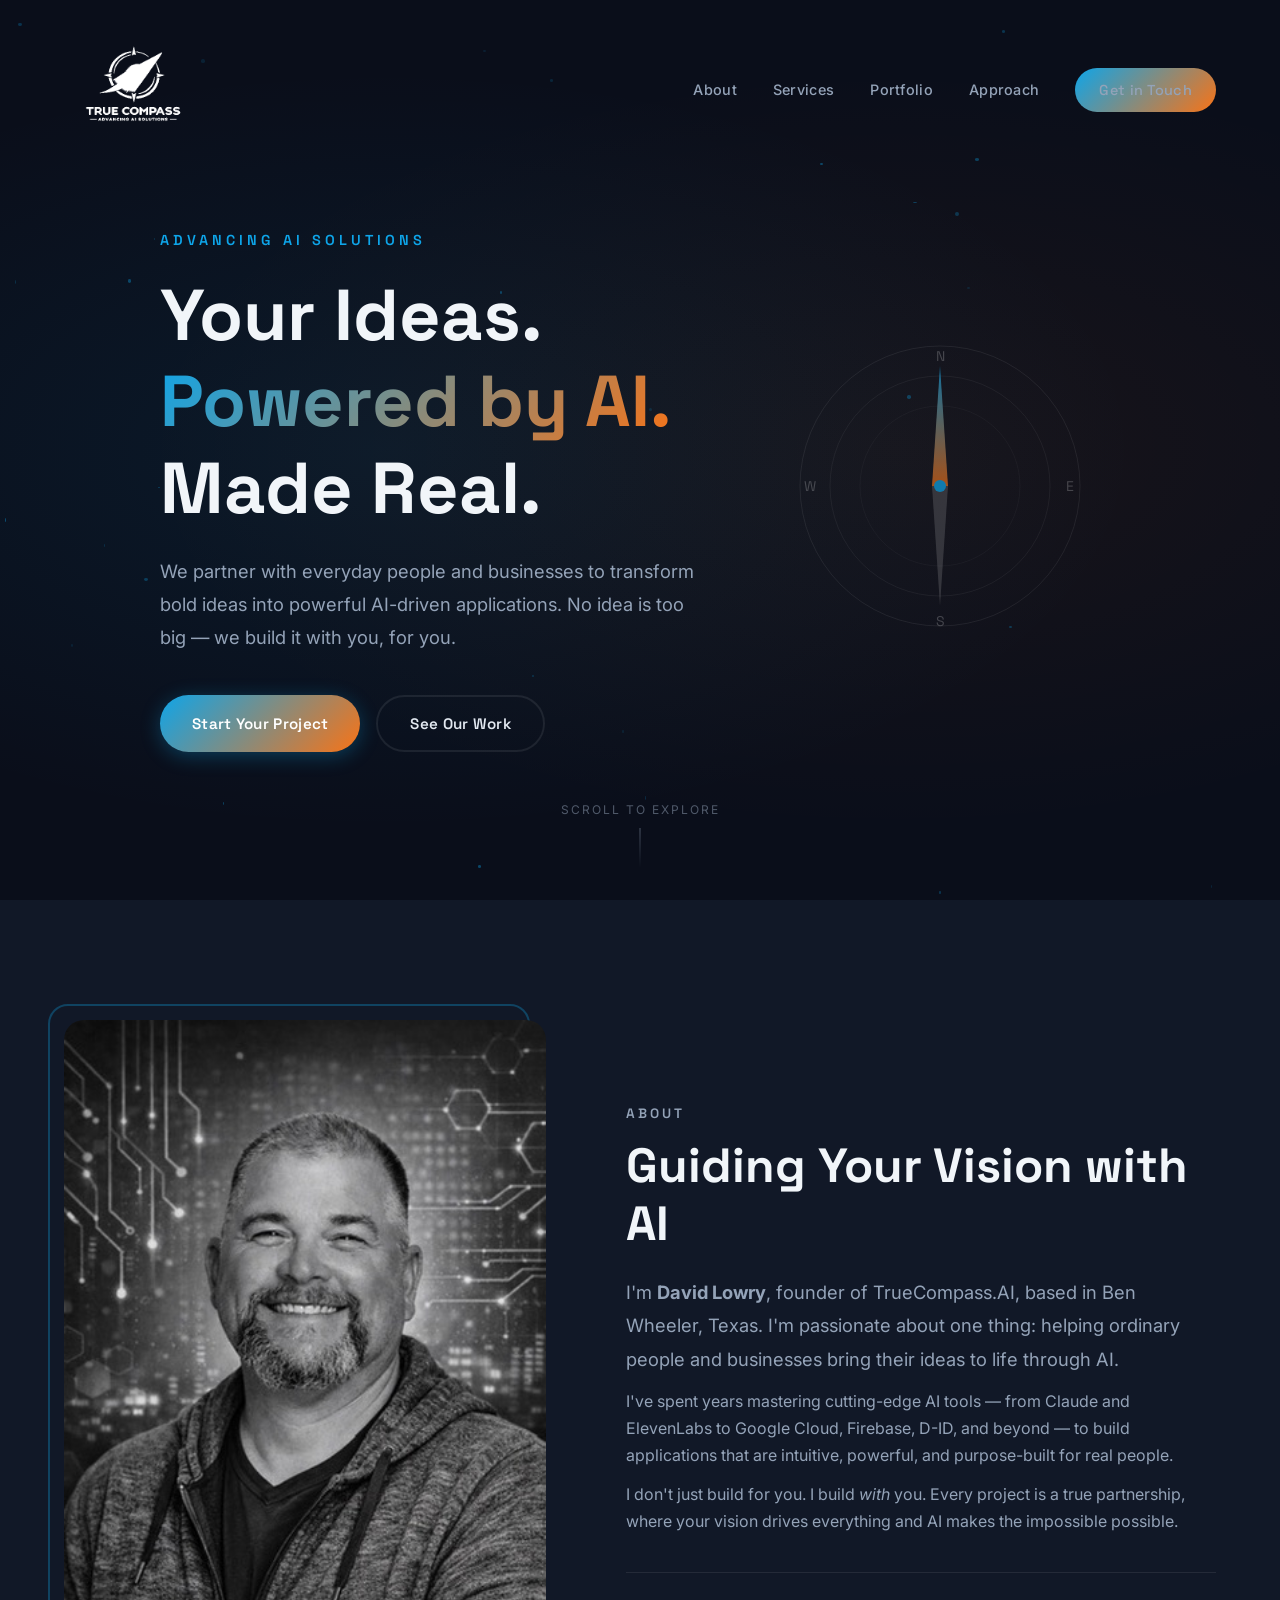
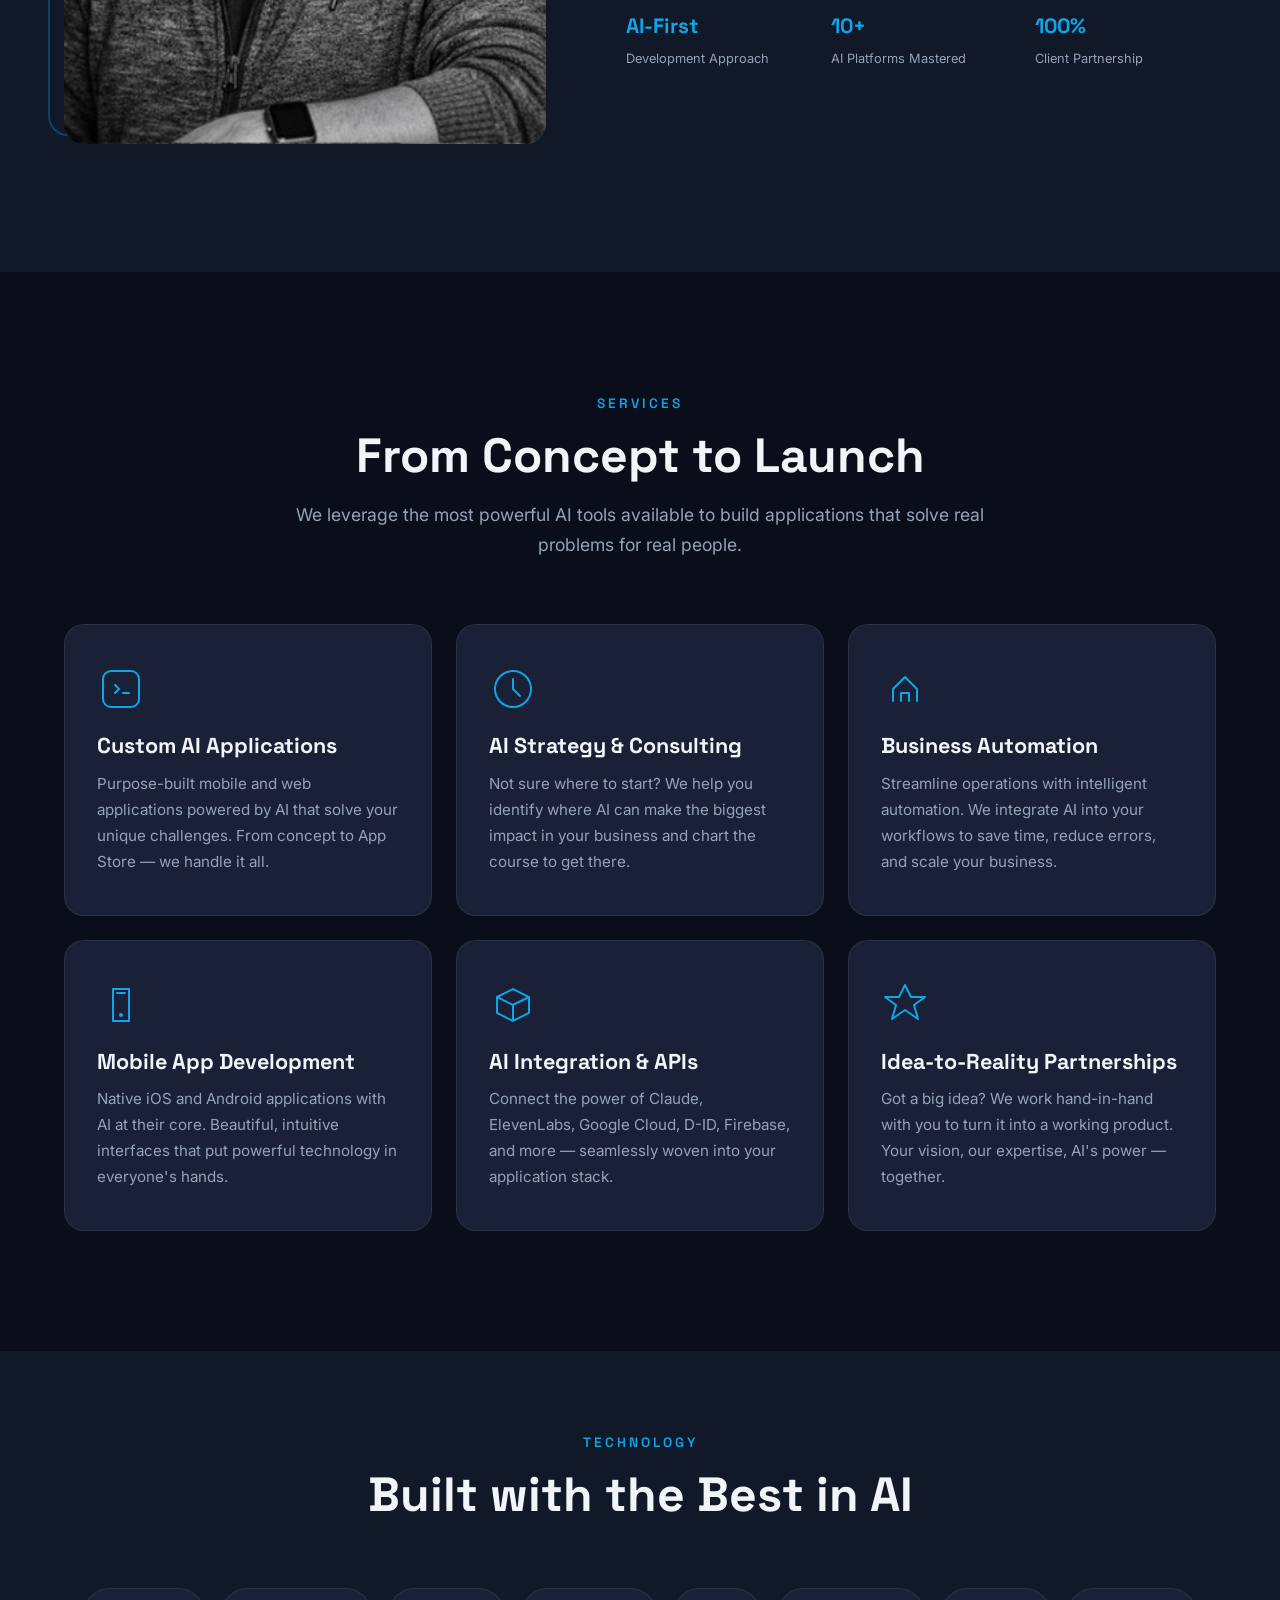
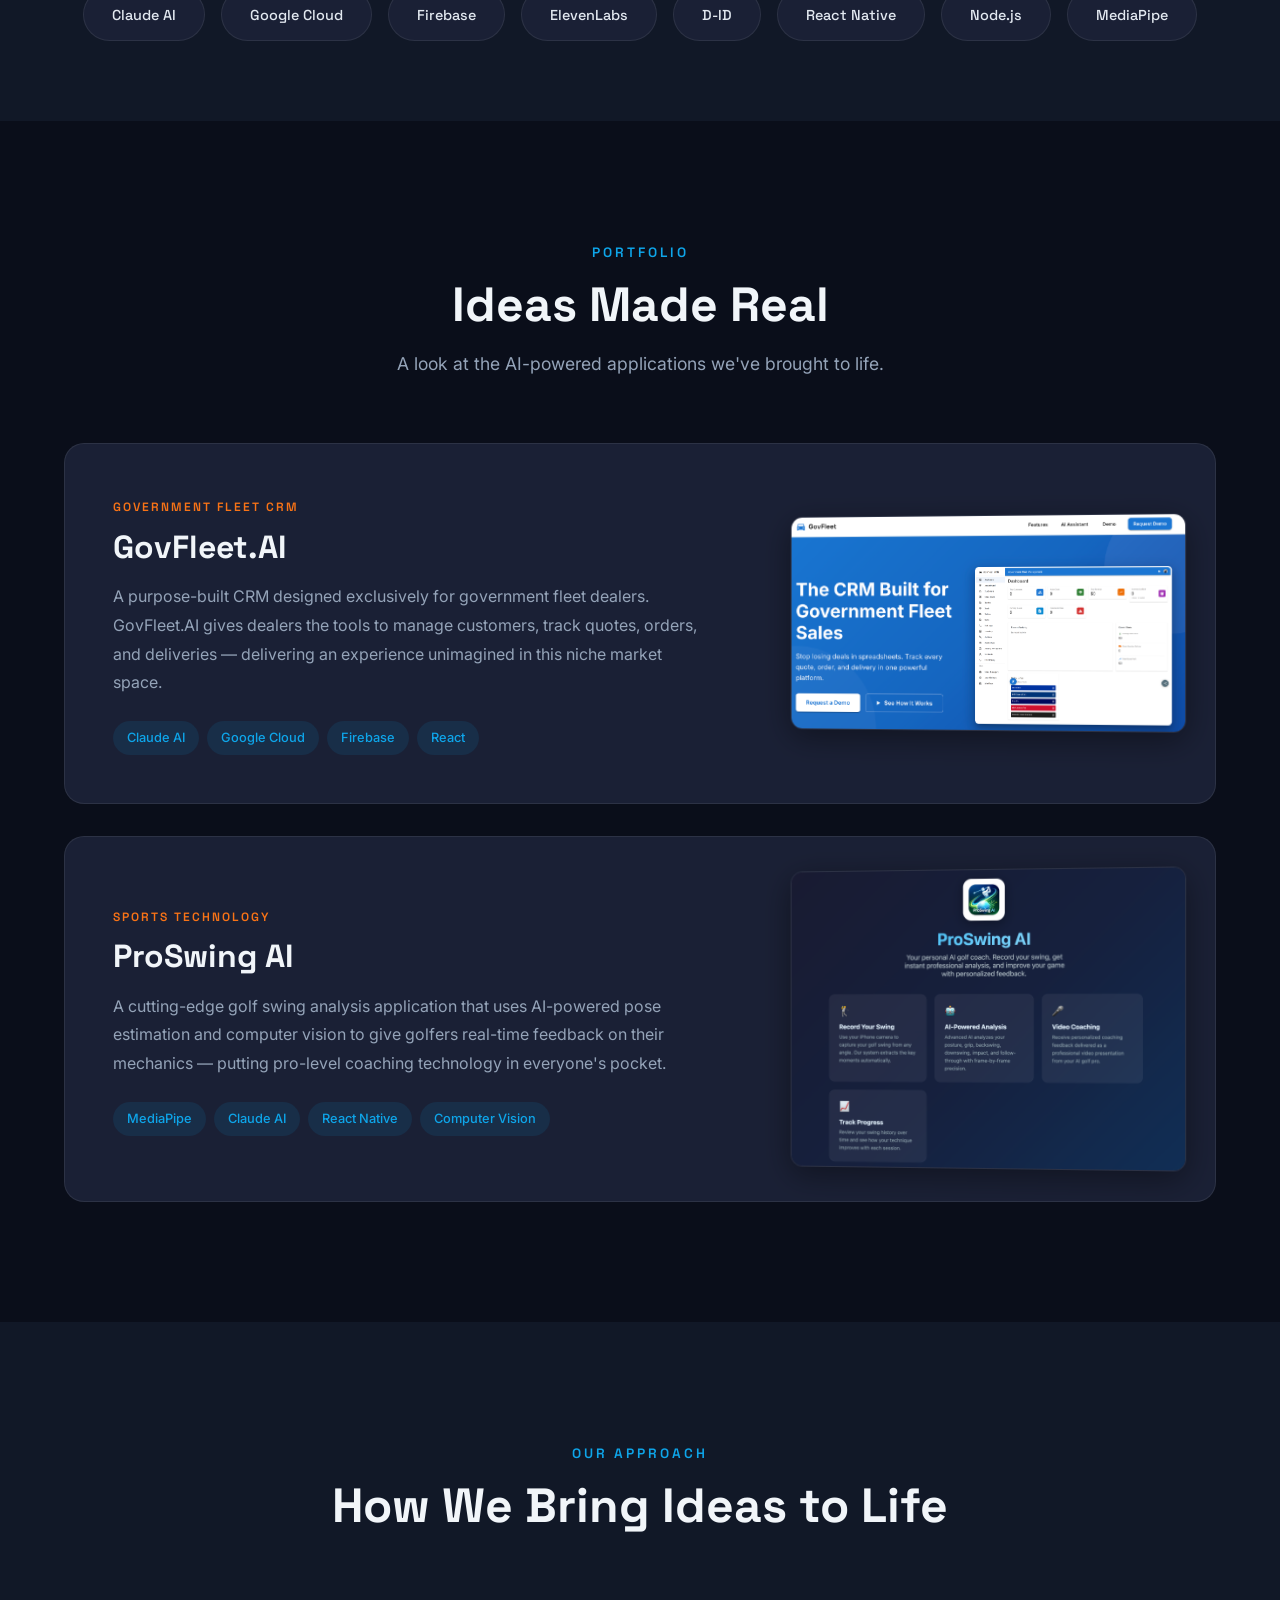
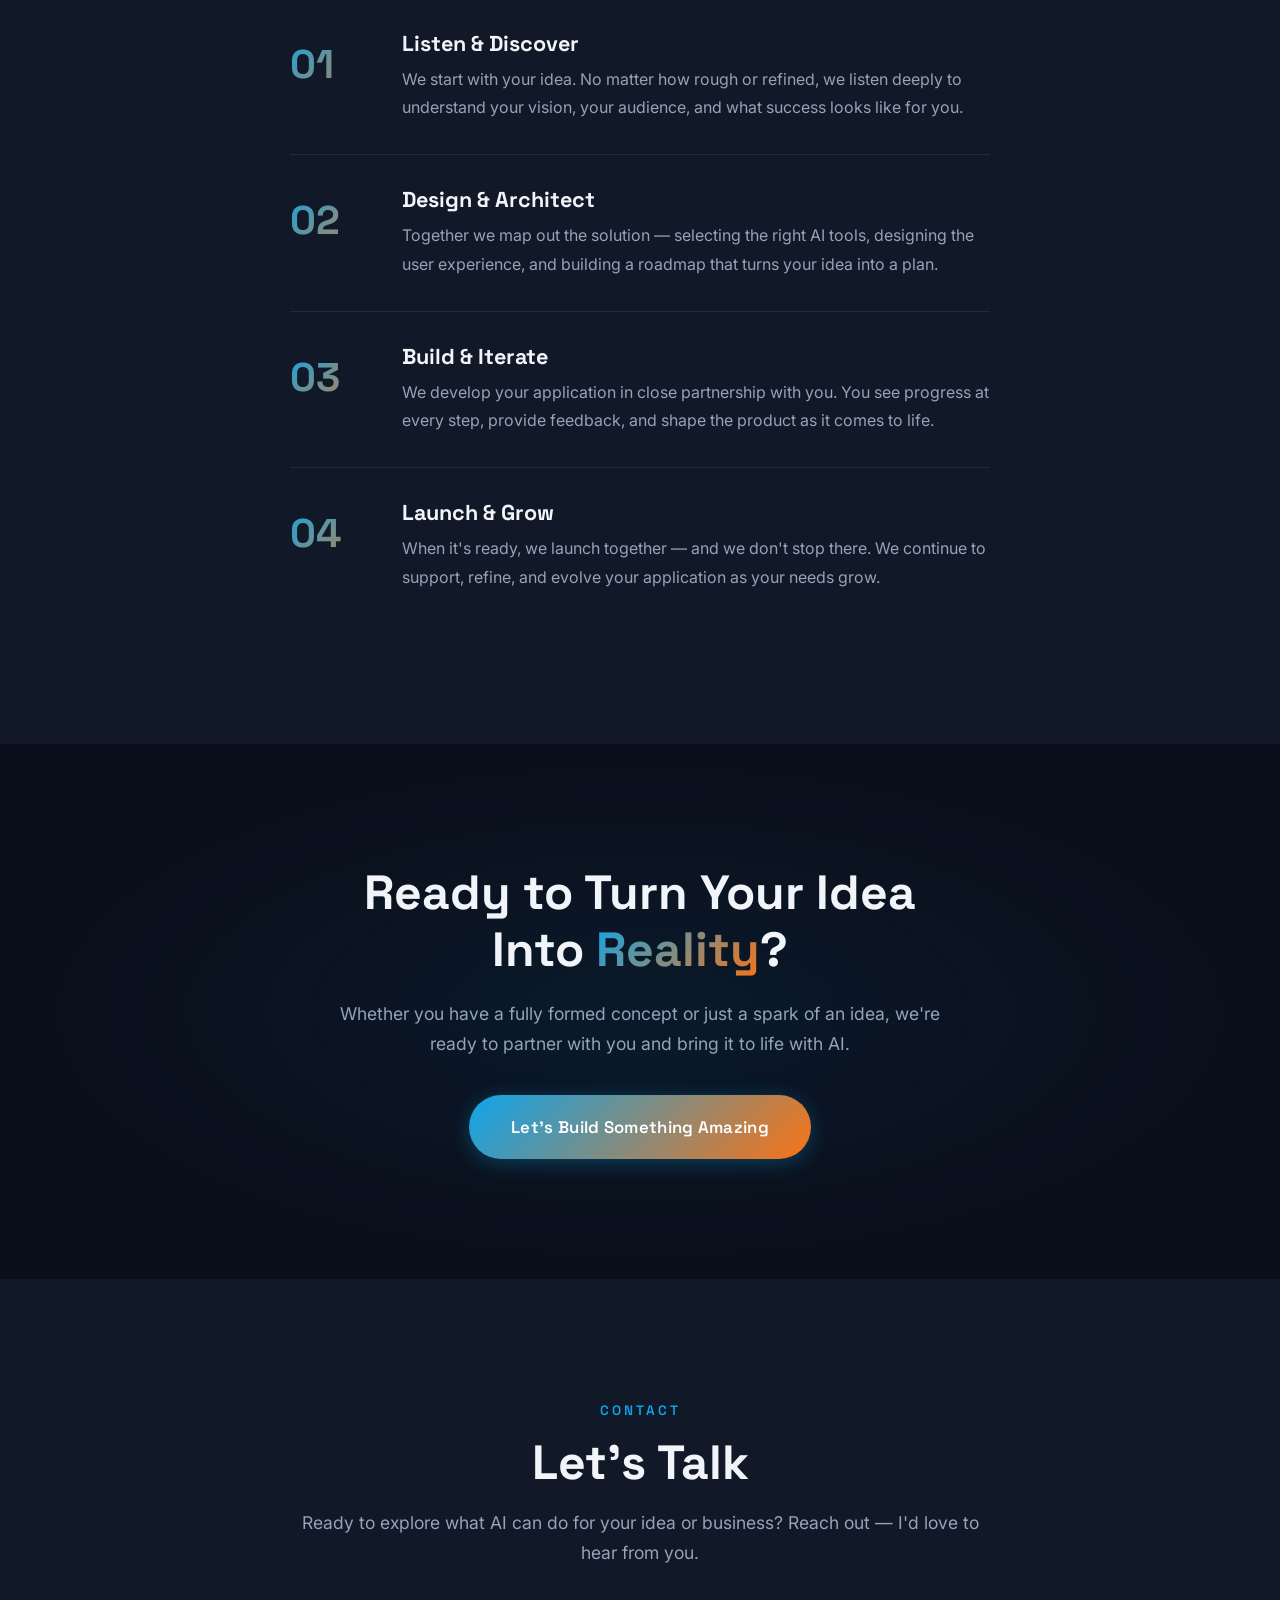
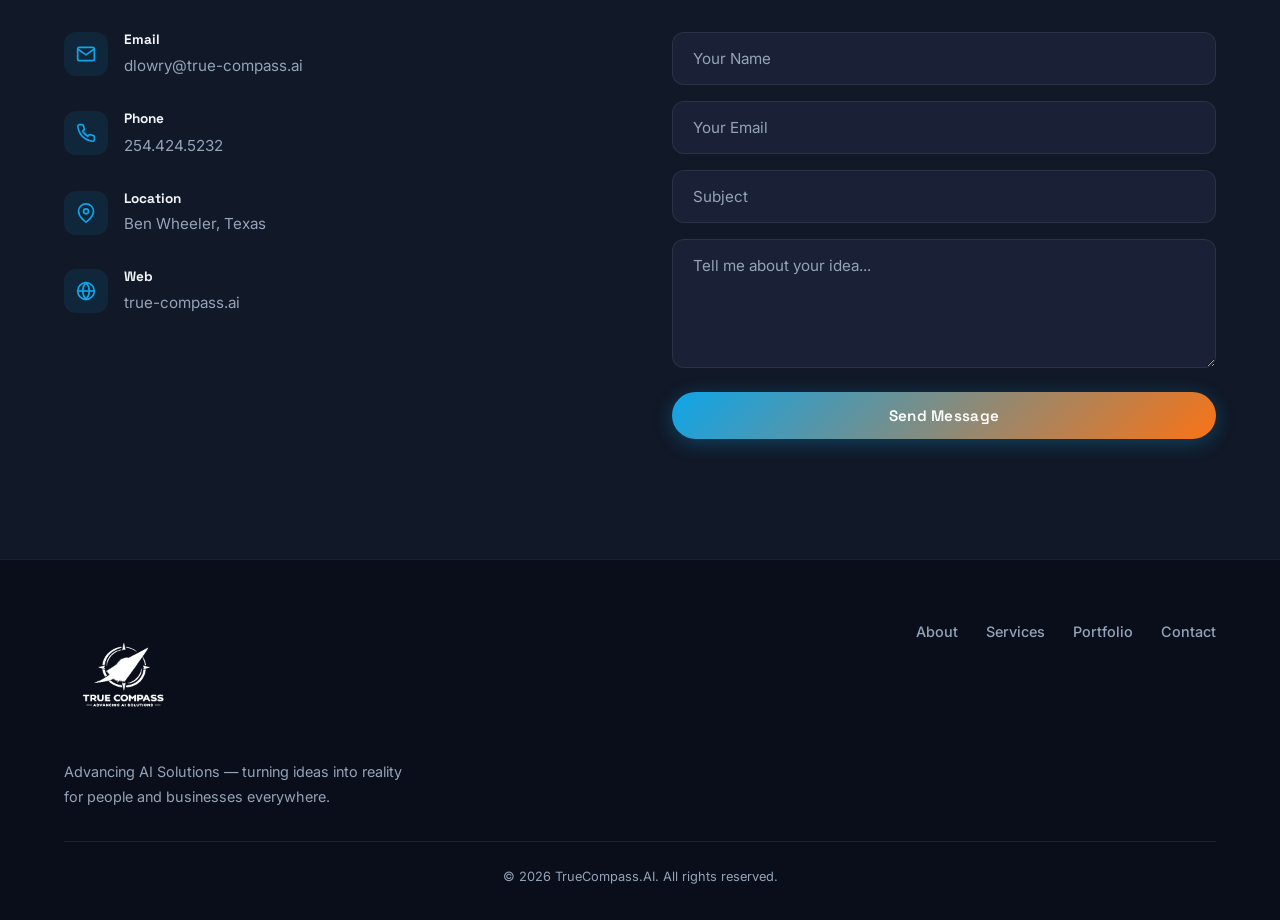
==== commit 840ece81: "Add SEO meta tags, structured data, sitemap, and robots.txt - Open Graph and Twitter Card meta tags " ====
--- a/index.html
+++ b/index.html
@@ -4,12 +4,60 @@
     <meta charset="UTF-8">
     <meta name="viewport" content="width=device-width, initial-scale=1.0">
     <title>TrueCompass.AI — Advancing AI Solutions</title>
-    <meta name="description" content="TrueCompass.AI turns your ideas into reality with AI. Custom AI applications for people and businesses, built hand-in-hand with you.">
+    <meta name="description" content="TrueCompass.AI turns your ideas into reality with AI. Custom AI applications for people and businesses, built hand-in-hand with you. Based in Ben Wheeler, Texas.">
+    <meta name="keywords" content="AI development, custom AI applications, AI consulting, AI solutions Texas, AI app development, business automation, TrueCompass AI">
+    <meta name="author" content="David Lowry">
+    <meta name="robots" content="index, follow">
+    <link rel="canonical" href="https://true-compass.ai/">
+
+    <!-- Open Graph (Facebook, LinkedIn) -->
+    <meta property="og:type" content="website">
+    <meta property="og:title" content="TrueCompass.AI — Advancing AI Solutions">
+    <meta property="og:description" content="We partner with people and businesses to transform bold ideas into powerful AI-driven applications. Your vision, our expertise, AI's power.">
+    <meta property="og:image" content="https://truecompass-ai.web.app/assets/logo.png">
+    <meta property="og:url" content="https://true-compass.ai/">
+    <meta property="og:site_name" content="TrueCompass.AI">
+
+    <!-- Twitter Card -->
+    <meta name="twitter:card" content="summary_large_image">
+    <meta name="twitter:title" content="TrueCompass.AI — Advancing AI Solutions">
+    <meta name="twitter:description" content="Custom AI applications built hand-in-hand with you. From concept to launch.">
+    <meta name="twitter:image" content="https://truecompass-ai.web.app/assets/logo.png">
+
     <link rel="icon" type="image/png" sizes="64x64" href="assets/favicon.png">
     <link rel="icon" type="image/png" sizes="32x32" href="assets/favicon-32.png">
     <link rel="icon" type="image/png" sizes="16x16" href="assets/favicon-16.png">
     <link rel="apple-touch-icon" sizes="180x180" href="assets/apple-touch-icon.png">
     <link rel="icon" type="image/png" sizes="192x192" href="assets/favicon-192.png">
+    <!-- Structured Data -->
+    <script type="application/ld+json">
+    {
+      "@context": "https://schema.org",
+      "@type": "ProfessionalService",
+      "name": "TrueCompass.AI",
+      "description": "Custom AI application development for people and businesses. From concept to launch, we build AI-powered solutions hand-in-hand with you.",
+      "url": "https://true-compass.ai",
+      "logo": "https://truecompass-ai.web.app/assets/logo.png",
+      "image": "https://truecompass-ai.web.app/assets/logo.png",
+      "telephone": "+1-254-424-5232",
+      "email": "dlowry@true-compass.ai",
+      "address": {
+        "@type": "PostalAddress",
+        "addressLocality": "Ben Wheeler",
+        "addressRegion": "TX",
+        "addressCountry": "US"
+      },
+      "founder": {
+        "@type": "Person",
+        "name": "David Lowry"
+      },
+      "sameAs": [],
+      "serviceType": ["AI Application Development", "AI Consulting", "Business Automation", "Mobile App Development"],
+      "areaServed": "US",
+      "priceRange": "$$"
+    }
+    </script>
+
     <link rel="preconnect" href="https://fonts.googleapis.com">
     <link rel="preconnect" href="https://fonts.gstatic.com" crossorigin>
     <link href="https://fonts.googleapis.com/css2?family=Inter:wght@300;400;500;600;700;800&family=Space+Grotesk:wght@400;500;600;700&display=swap" rel="stylesheet">
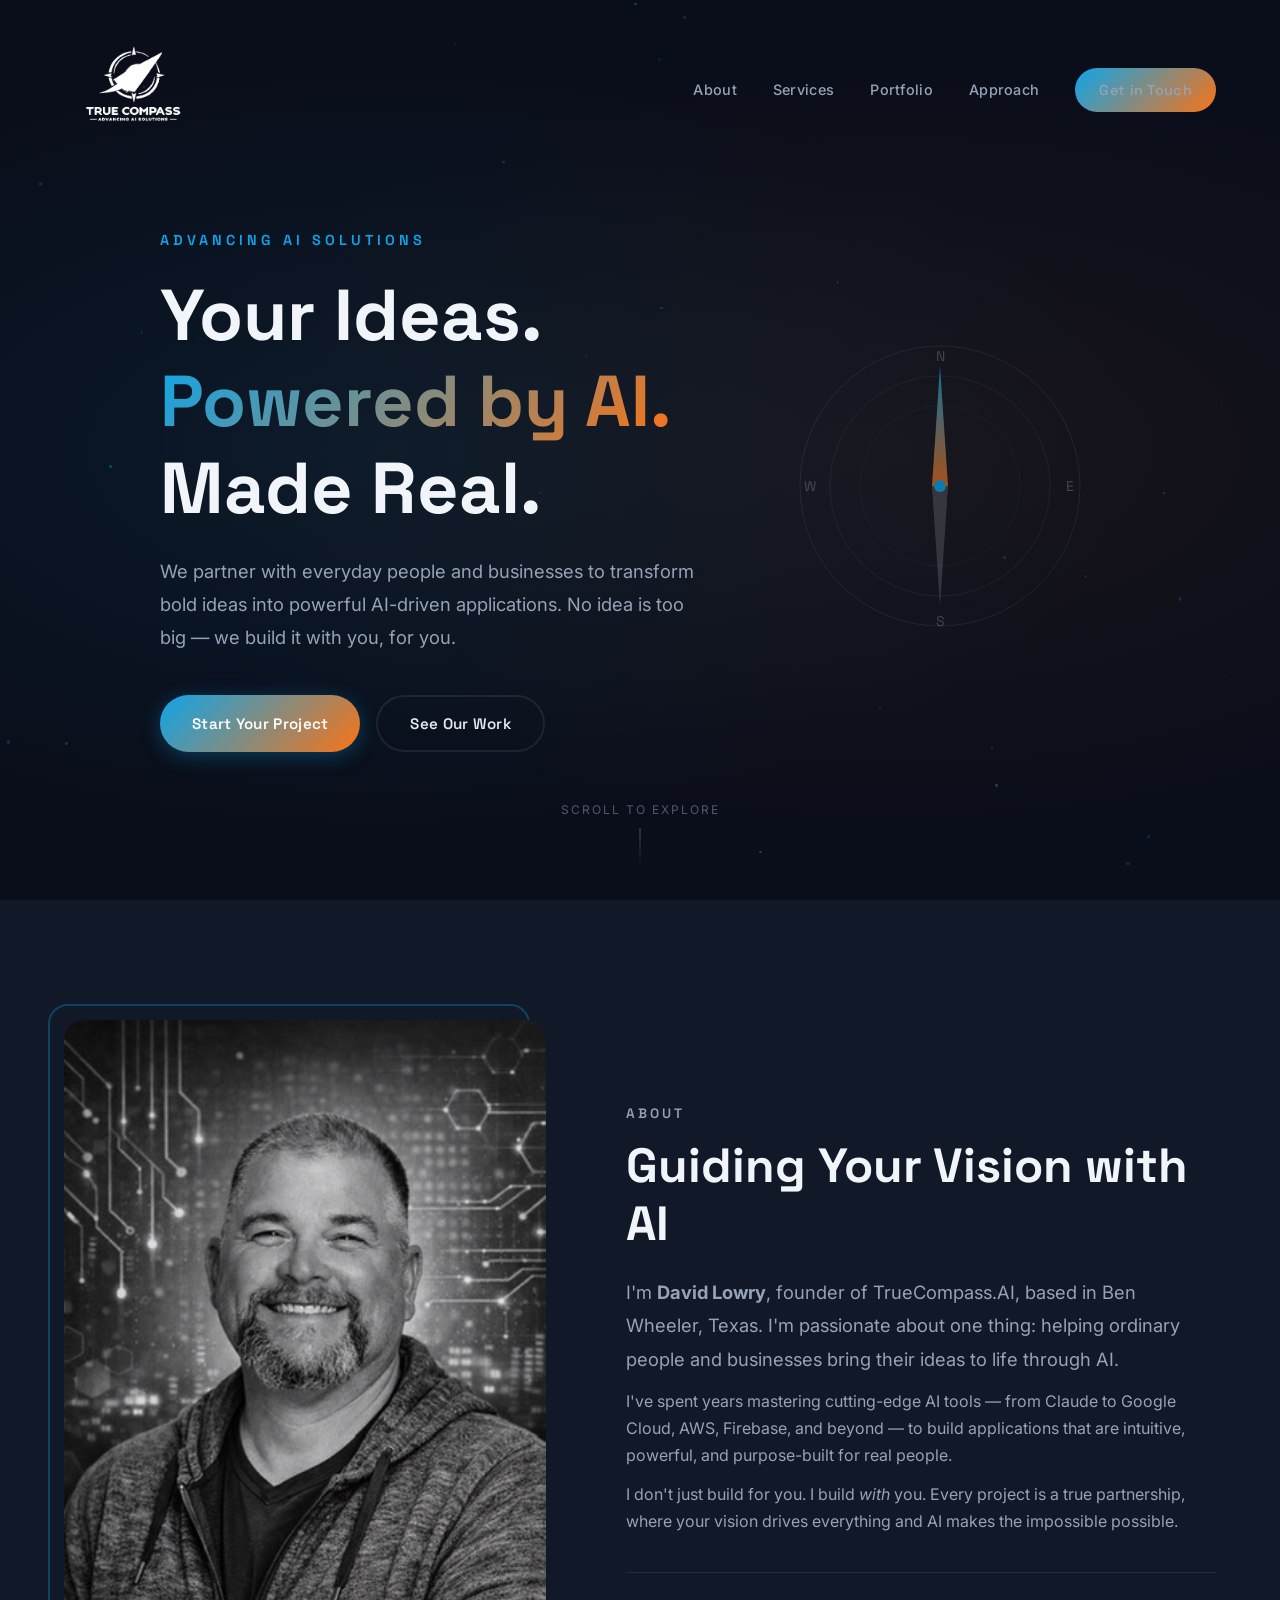
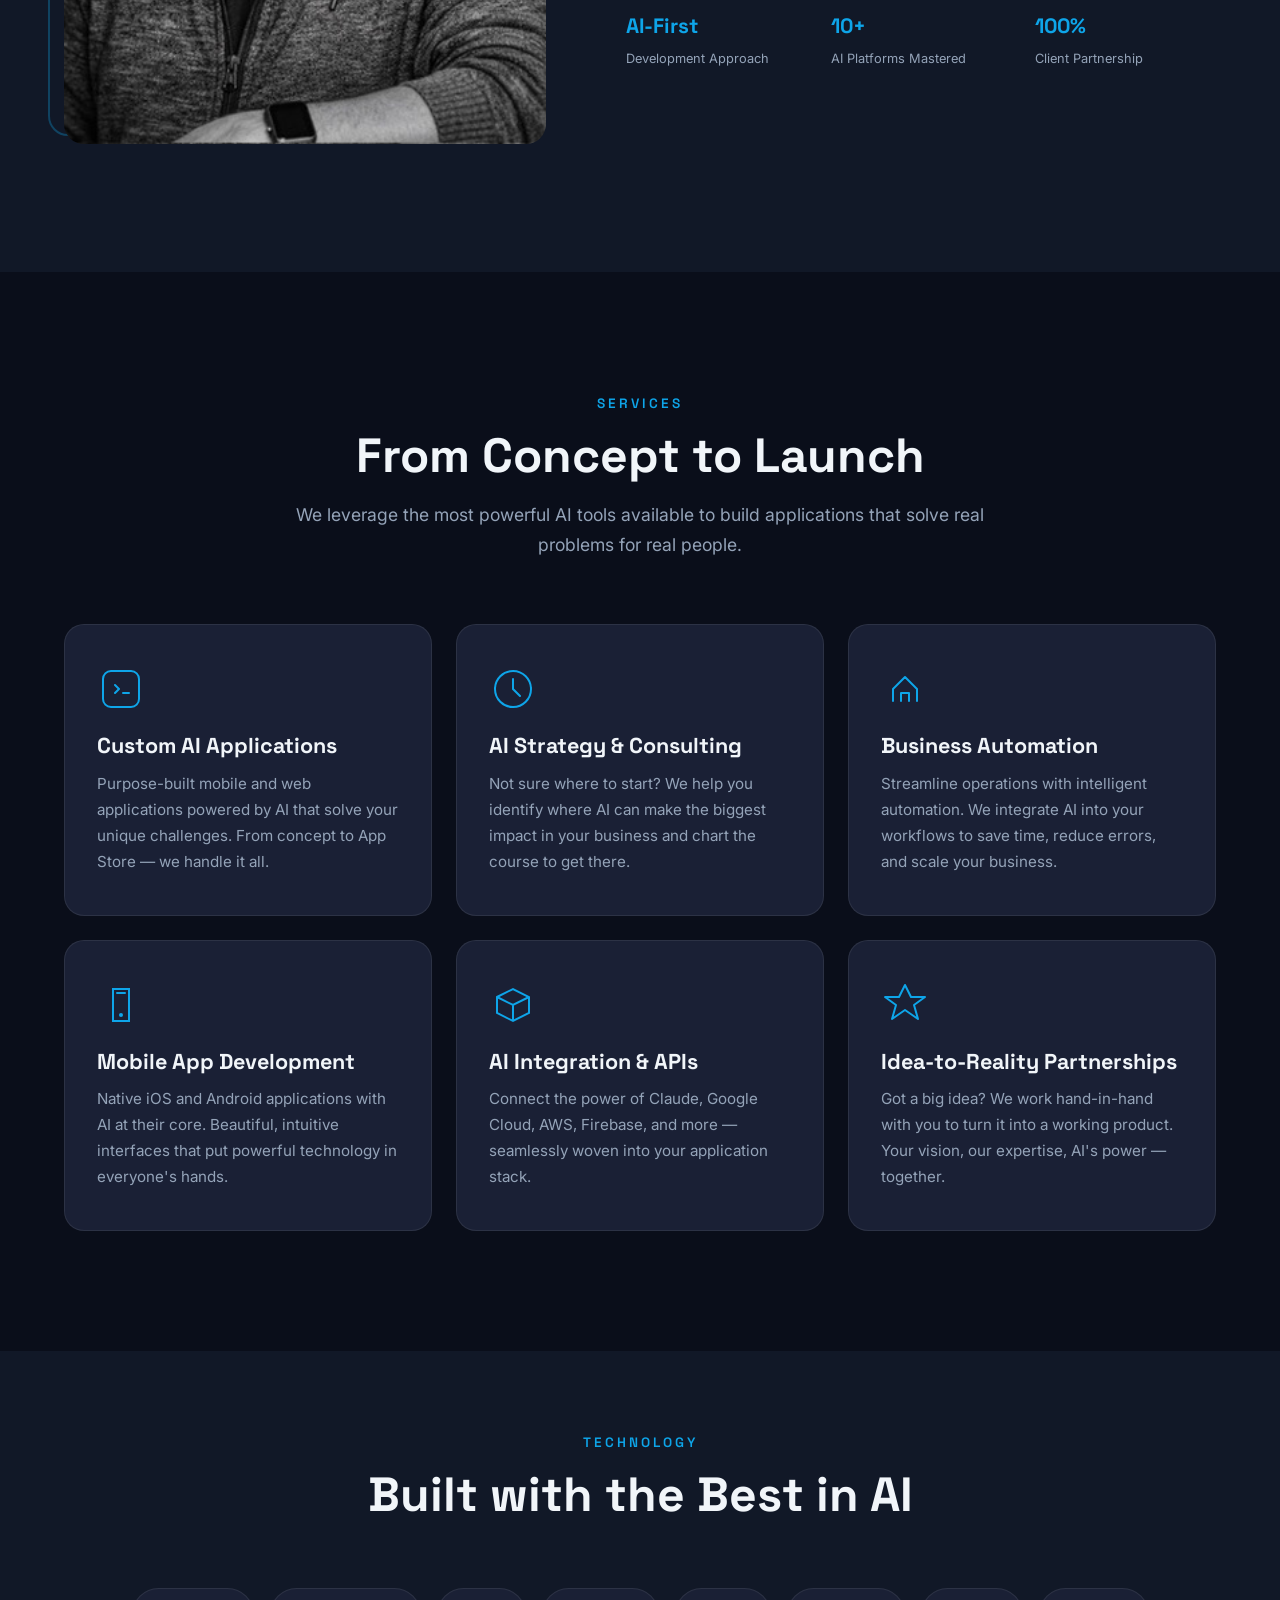
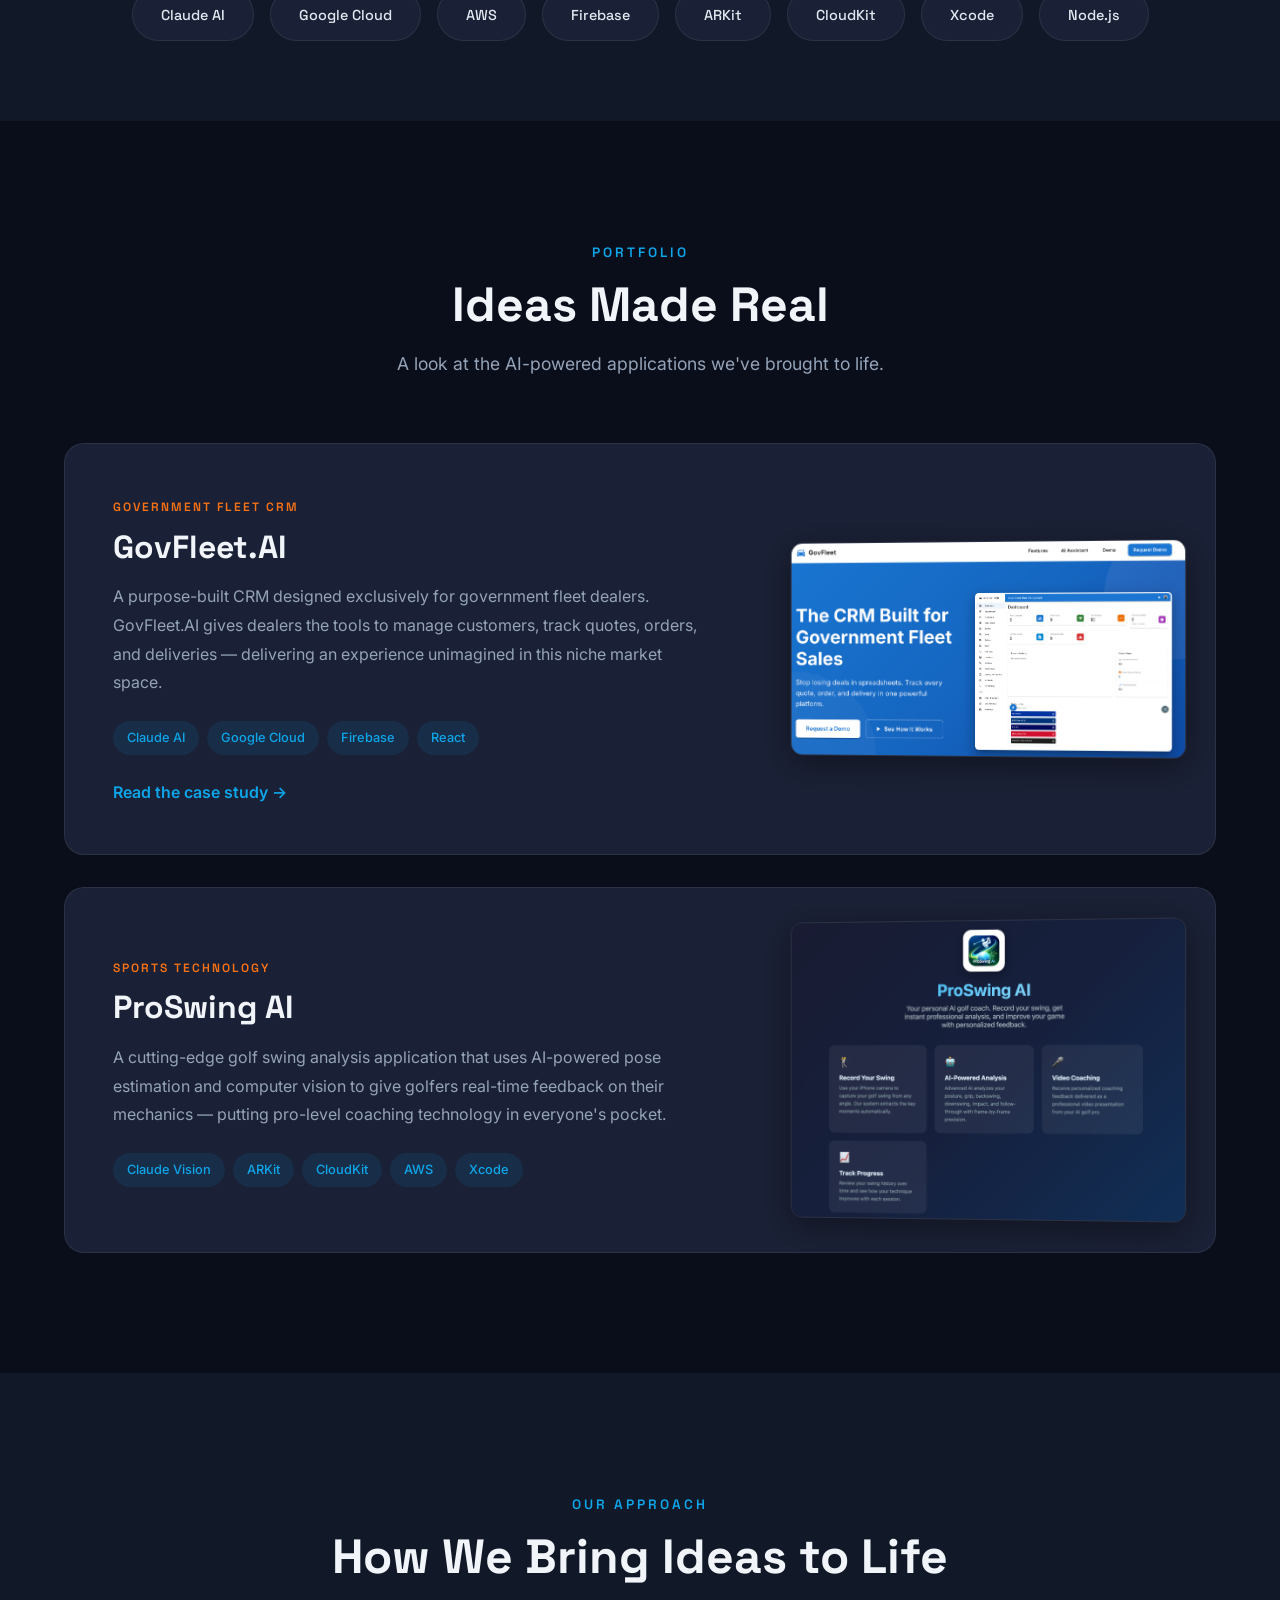
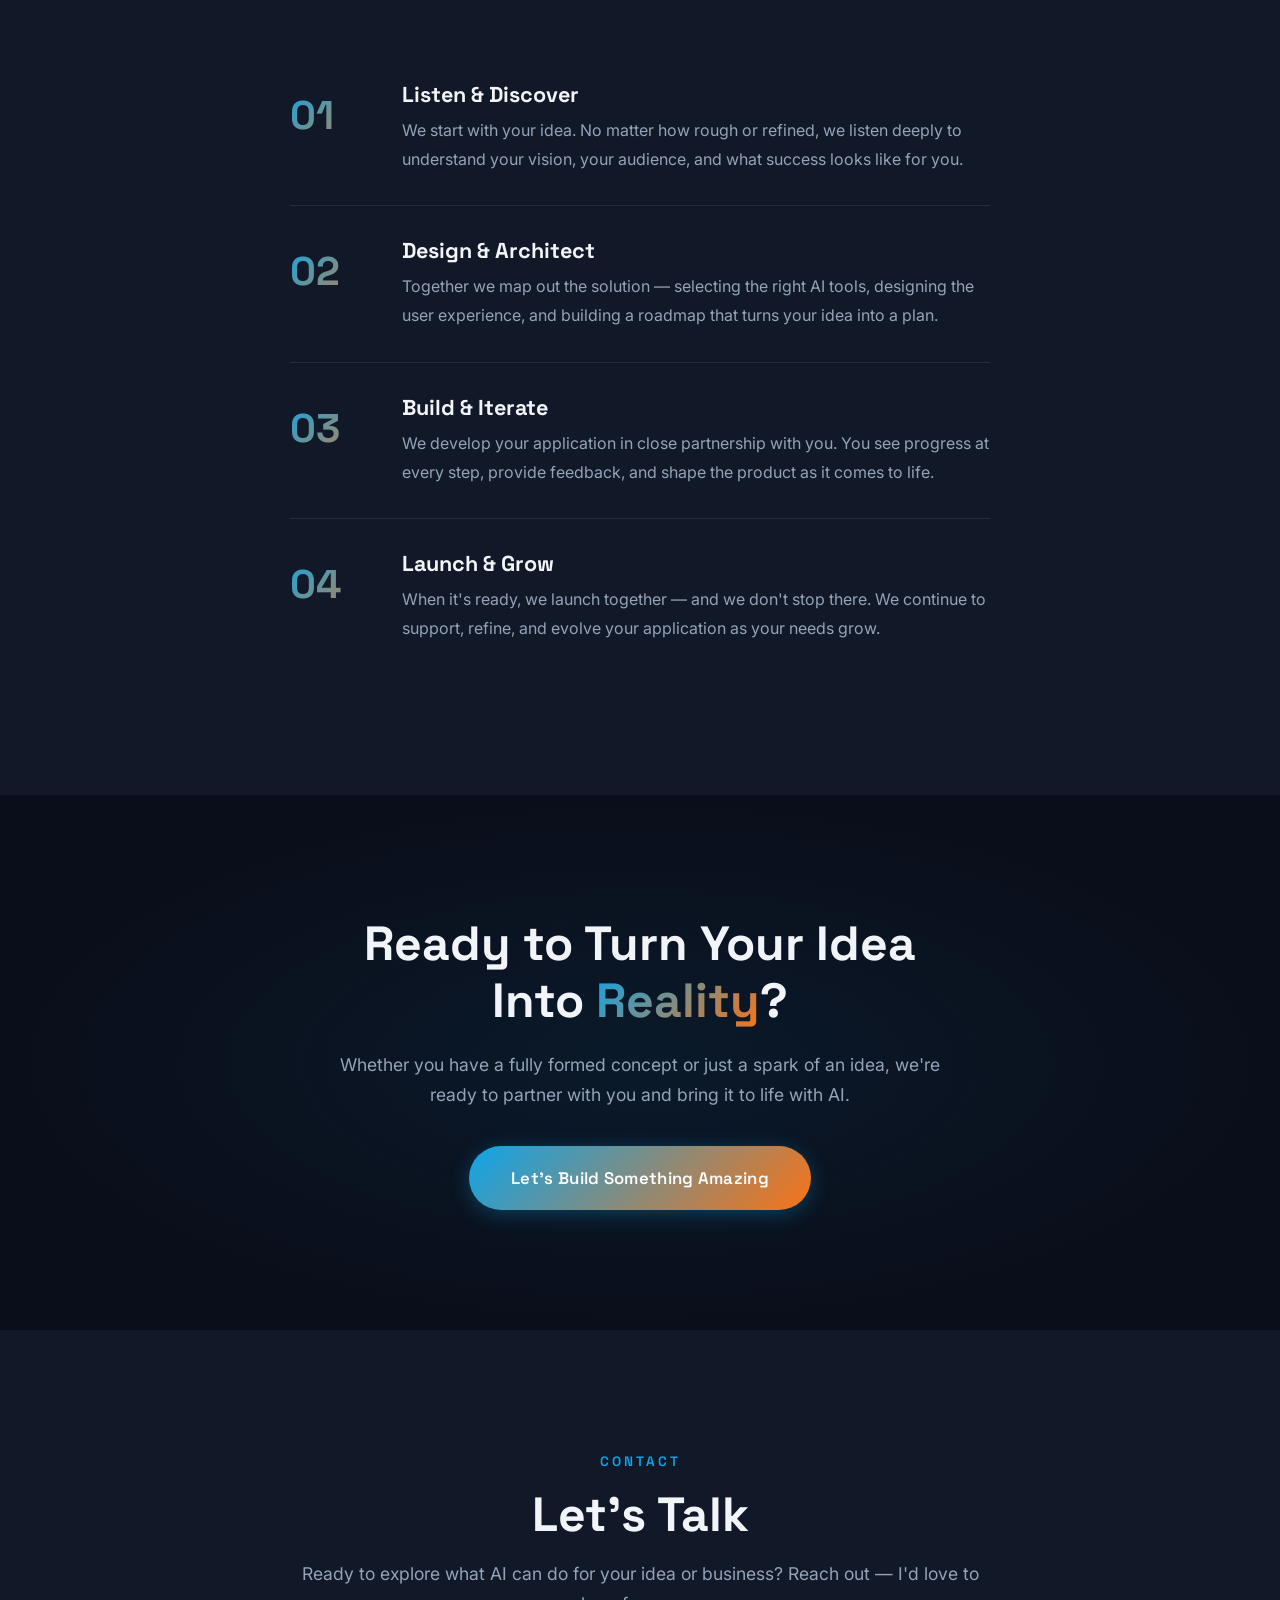
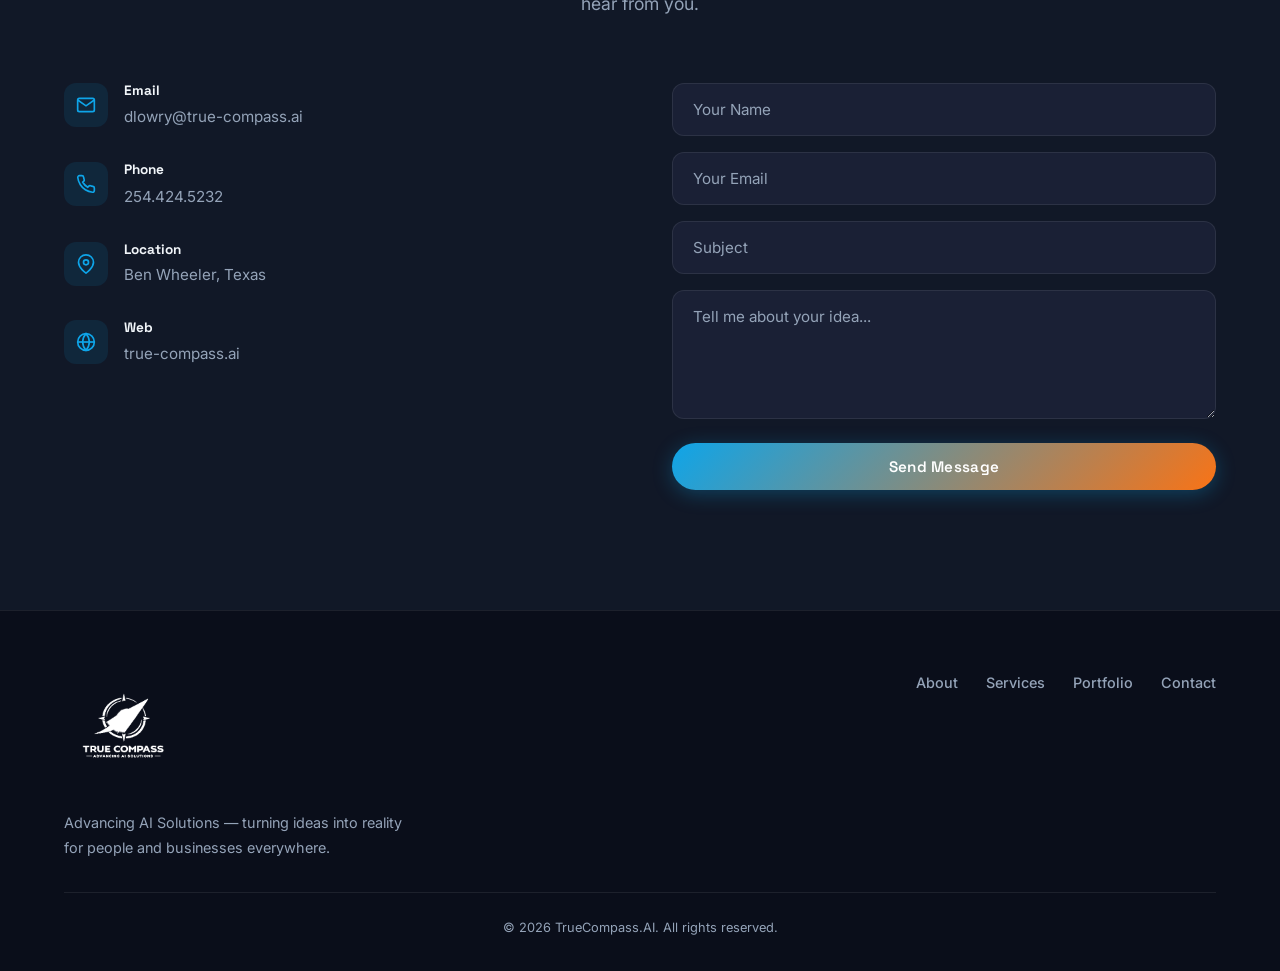
==== commit e590edcf: "Add GovFleet case study, refresh ProSwing/tech stack, fix navbar bugs - New self-contained case stud" ====
--- a/index.html
+++ b/index.html
@@ -145,7 +145,7 @@
                     <p class="section-label">About</p>
                     <h2>Guiding Your Vision with AI</h2>
                     <p class="about-lead">I'm <strong>David Lowry</strong>, founder of TrueCompass.AI, based in Ben Wheeler, Texas. I'm passionate about one thing: helping ordinary people and businesses bring their ideas to life through AI.</p>
-                    <p>I've spent years mastering cutting-edge AI tools — from Claude and ElevenLabs to Google Cloud, Firebase, D-ID, and beyond — to build applications that are intuitive, powerful, and purpose-built for real people.</p>
+                    <p>I've spent years mastering cutting-edge AI tools — from Claude to Google Cloud, AWS, Firebase, and beyond — to build applications that are intuitive, powerful, and purpose-built for real people.</p>
                     <p>I don't just build for you. I build <em>with</em> you. Every project is a true partnership, where your vision drives everything and AI makes the impossible possible.</p>
                     <div class="about-stats">
                         <div class="stat">
@@ -208,7 +208,7 @@
                         <svg viewBox="0 0 48 48" fill="none"><path d="M8 16l16-8 16 8v16l-16 8-16-8V16z" stroke="currentColor" stroke-width="2"/><path d="M8 16l16 8 16-8M24 24v16" stroke="currentColor" stroke-width="2"/></svg>
                     </div>
                     <h3>AI Integration & APIs</h3>
-                    <p>Connect the power of Claude, ElevenLabs, Google Cloud, D-ID, Firebase, and more — seamlessly woven into your application stack.</p>
+                    <p>Connect the power of Claude, Google Cloud, AWS, Firebase, and more — seamlessly woven into your application stack.</p>
                 </div>
                 <div class="service-card">
                     <div class="service-icon">
@@ -236,22 +236,22 @@
                     <span class="tech-name">Google Cloud</span>
                 </div>
                 <div class="tech-item">
+                    <span class="tech-name">AWS</span>
+                </div>
+                <div class="tech-item">
                     <span class="tech-name">Firebase</span>
                 </div>
                 <div class="tech-item">
-                    <span class="tech-name">ElevenLabs</span>
-                </div>
-                <div class="tech-item">
-                    <span class="tech-name">D-ID</span>
-                </div>
-                <div class="tech-item">
-                    <span class="tech-name">React Native</span>
+                    <span class="tech-name">ARKit</span>
+                </div>
+                <div class="tech-item">
+                    <span class="tech-name">CloudKit</span>
+                </div>
+                <div class="tech-item">
+                    <span class="tech-name">Xcode</span>
                 </div>
                 <div class="tech-item">
                     <span class="tech-name">Node.js</span>
-                </div>
-                <div class="tech-item">
-                    <span class="tech-name">MediaPipe</span>
                 </div>
             </div>
         </div>
@@ -277,6 +277,7 @@
                             <li>Firebase</li>
                             <li>React</li>
                         </ul>
+                        <a href="case-studies/govfleet/" class="portfolio-link">Read the case study →</a>
                     </div>
                     <div class="portfolio-card-visual">
                         <img src="assets/govfleet-screenshot.png" alt="GovFleet CRM Dashboard" class="portfolio-screenshot">
@@ -288,10 +289,11 @@
                         <h3>ProSwing AI</h3>
                         <p>A cutting-edge golf swing analysis application that uses AI-powered pose estimation and computer vision to give golfers real-time feedback on their mechanics — putting pro-level coaching technology in everyone's pocket.</p>
                         <ul class="portfolio-tech">
-                            <li>MediaPipe</li>
-                            <li>Claude AI</li>
-                            <li>React Native</li>
-                            <li>Computer Vision</li>
+                            <li>Claude Vision</li>
+                            <li>ARKit</li>
+                            <li>CloudKit</li>
+                            <li>AWS</li>
+                            <li>Xcode</li>
                         </ul>
                     </div>
                     <div class="portfolio-card-visual">
--- a/css/styles.css
+++ b/css/styles.css
@@ -184,7 +184,7 @@
 .navbar.scrolled {
     background: rgba(10, 14, 26, 0.95);
     backdrop-filter: blur(20px);
-    padding: 12px 0;
+    -webkit-backdrop-filter: blur(20px);
     border-bottom: 1px solid var(--color-border);
 }
 
@@ -203,10 +203,6 @@
     height: 140px;
     width: auto;
     filter: brightness(0) invert(1);
-}
-
-.navbar.scrolled .logo-img {
-    height: 100px;
 }
 
 .nav-links {
@@ -585,6 +581,20 @@
     font-weight: 500;
     padding: 6px 14px;
     border-radius: 50px;
+}
+
+.portfolio-link {
+    display: inline-block;
+    margin-top: 24px;
+    color: var(--color-primary);
+    font-weight: 600;
+    text-decoration: none;
+    transition: color 0.2s ease, transform 0.2s ease;
+}
+
+.portfolio-link:hover {
+    color: var(--color-primary-dark);
+    transform: translateX(3px);
 }
 
 .portfolio-card-visual {
@@ -880,6 +890,14 @@
 }
 
 @media (max-width: 768px) {
+    /* A backdrop-filter on the navbar would make it the containing block for the
+       fixed full-screen menu overlay, trapping it inside the navbar's box and
+       clipping the top links. Disable it on mobile (background is near-opaque). */
+    .navbar.scrolled {
+        backdrop-filter: none;
+        -webkit-backdrop-filter: none;
+    }
+
     .nav-links {
         display: none;
         position: fixed;
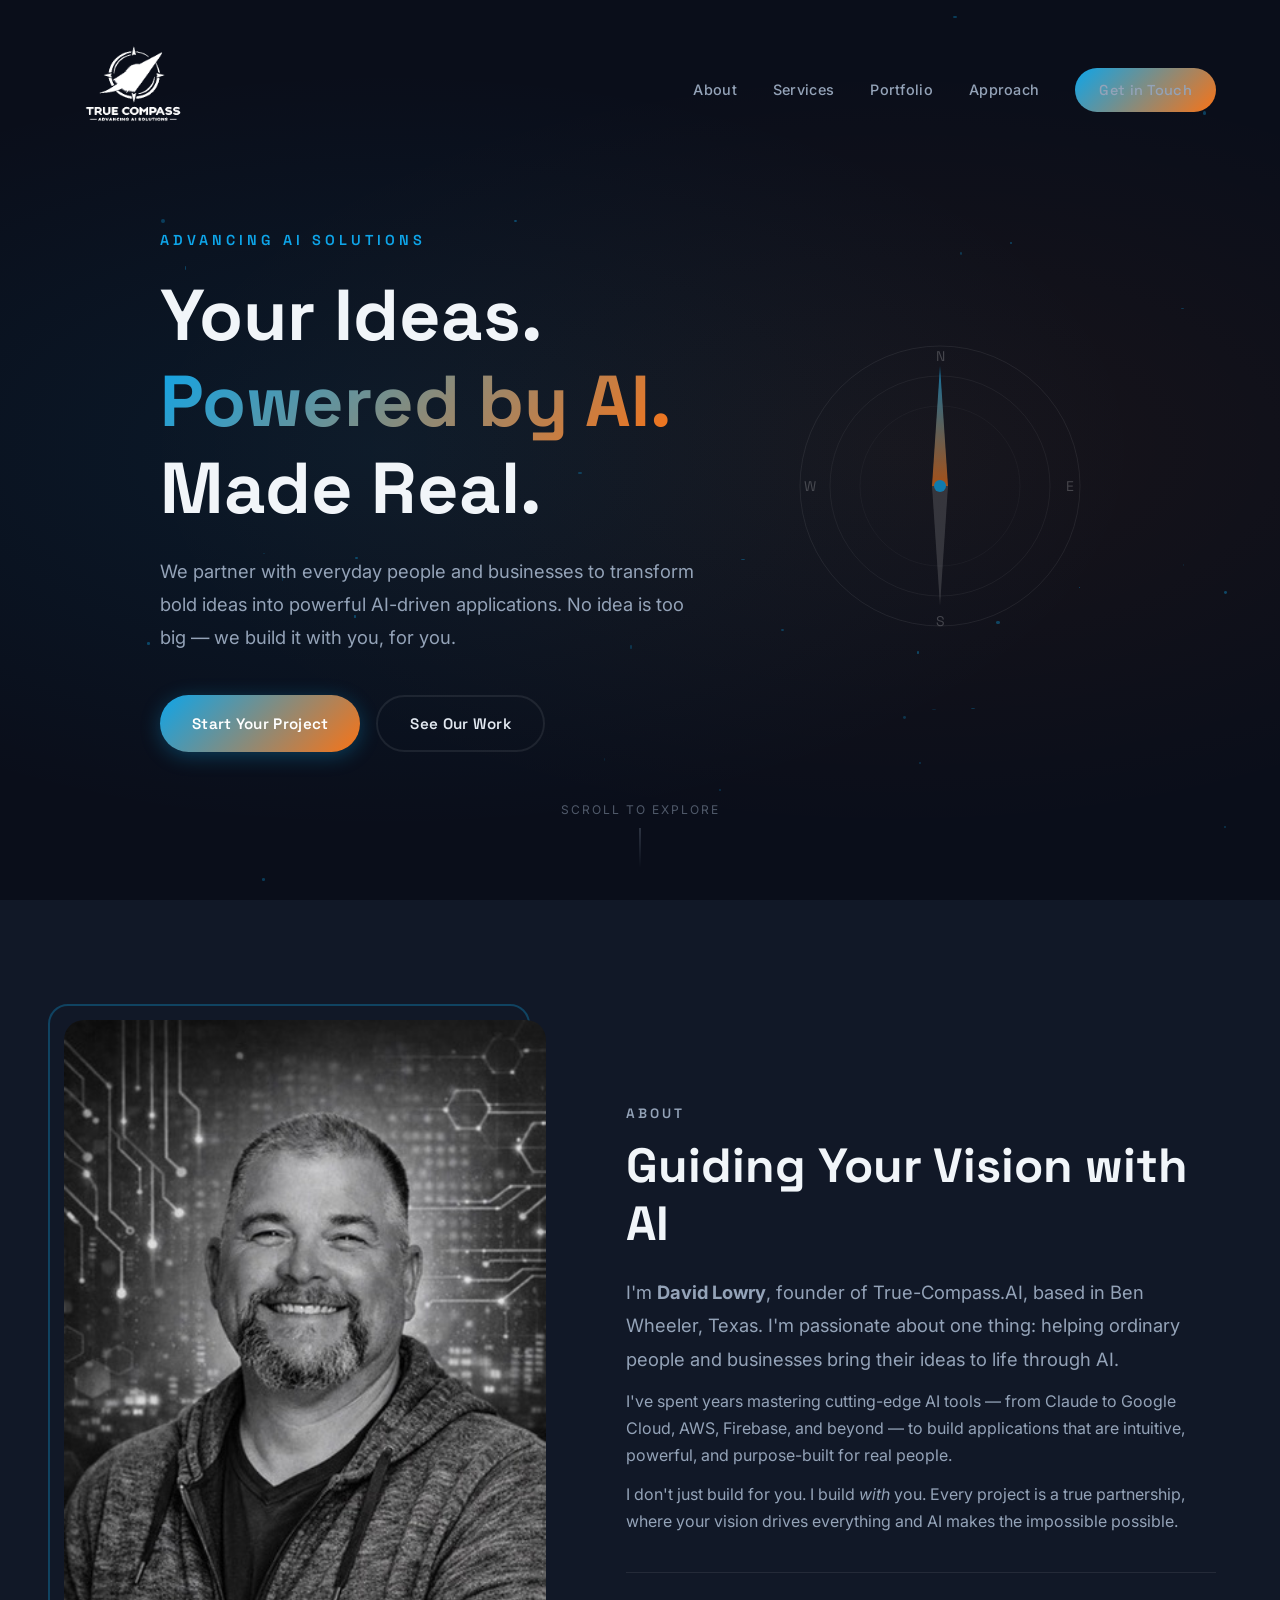
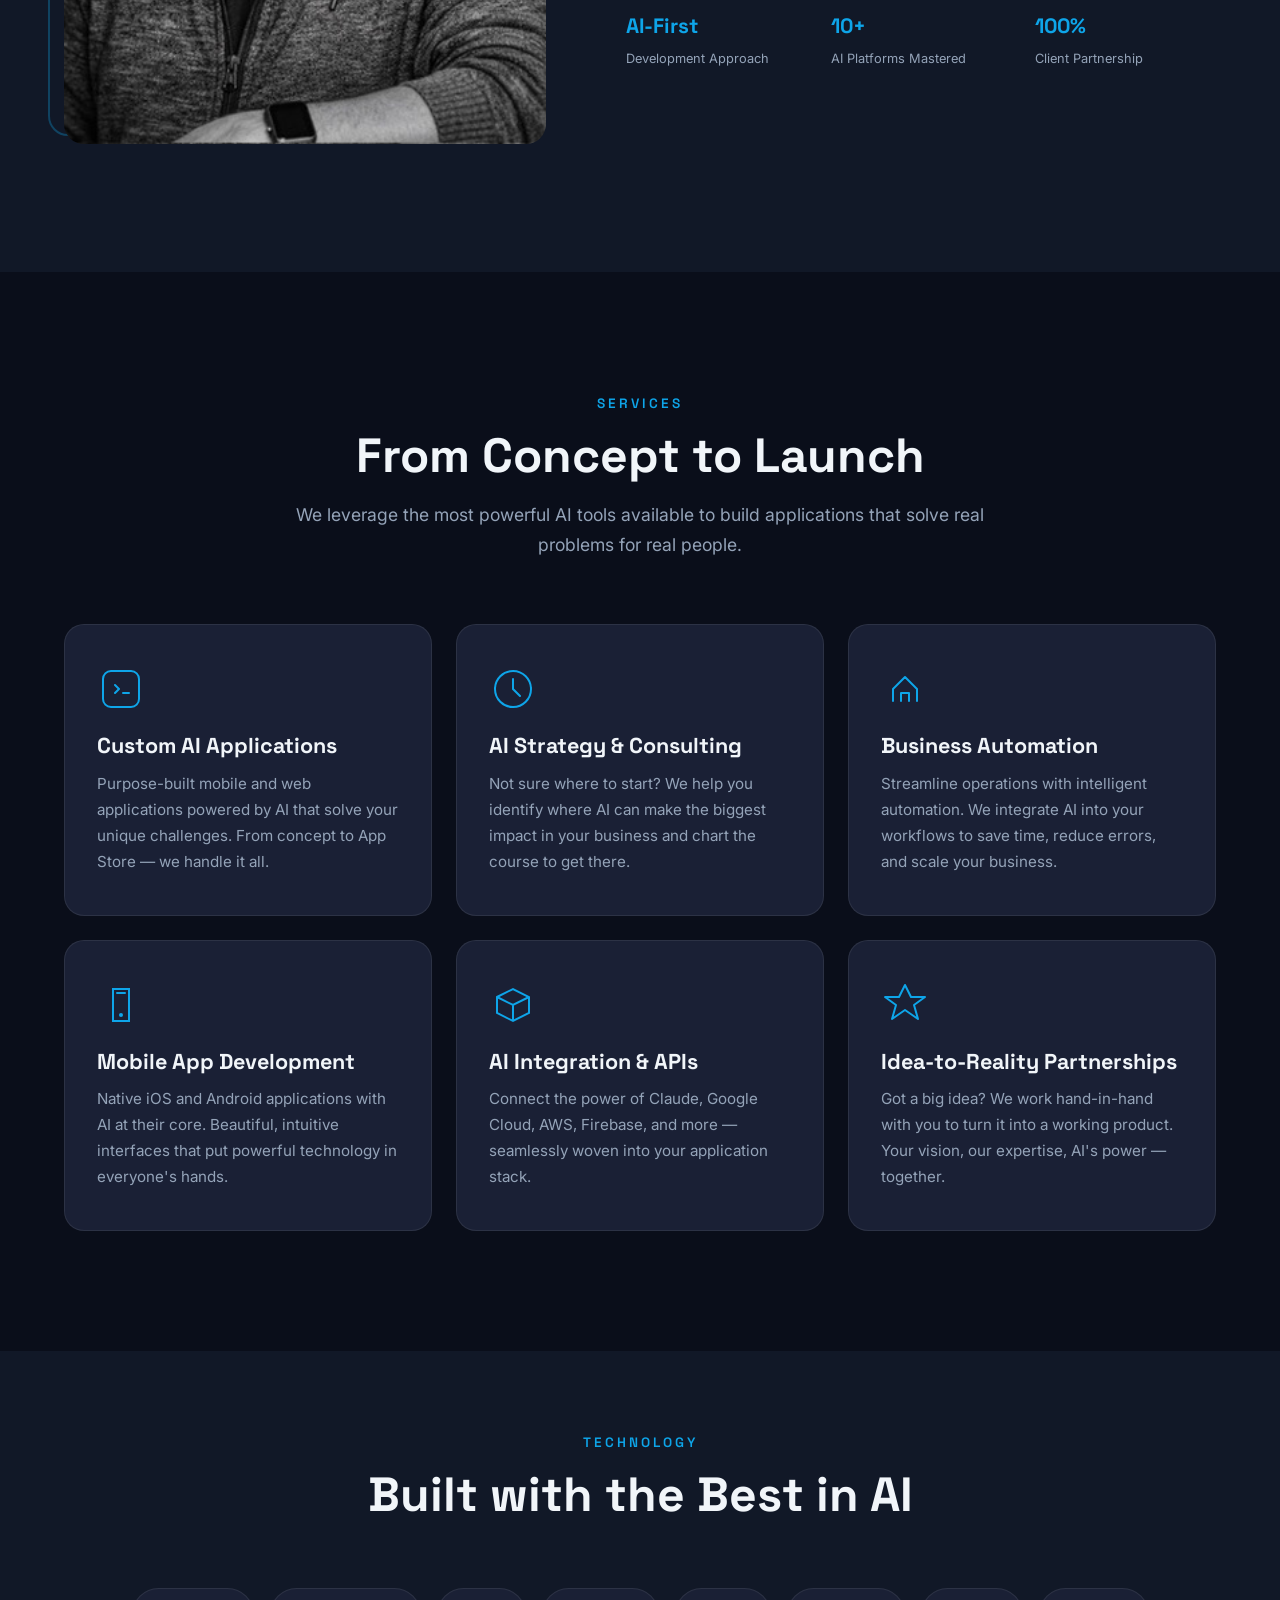
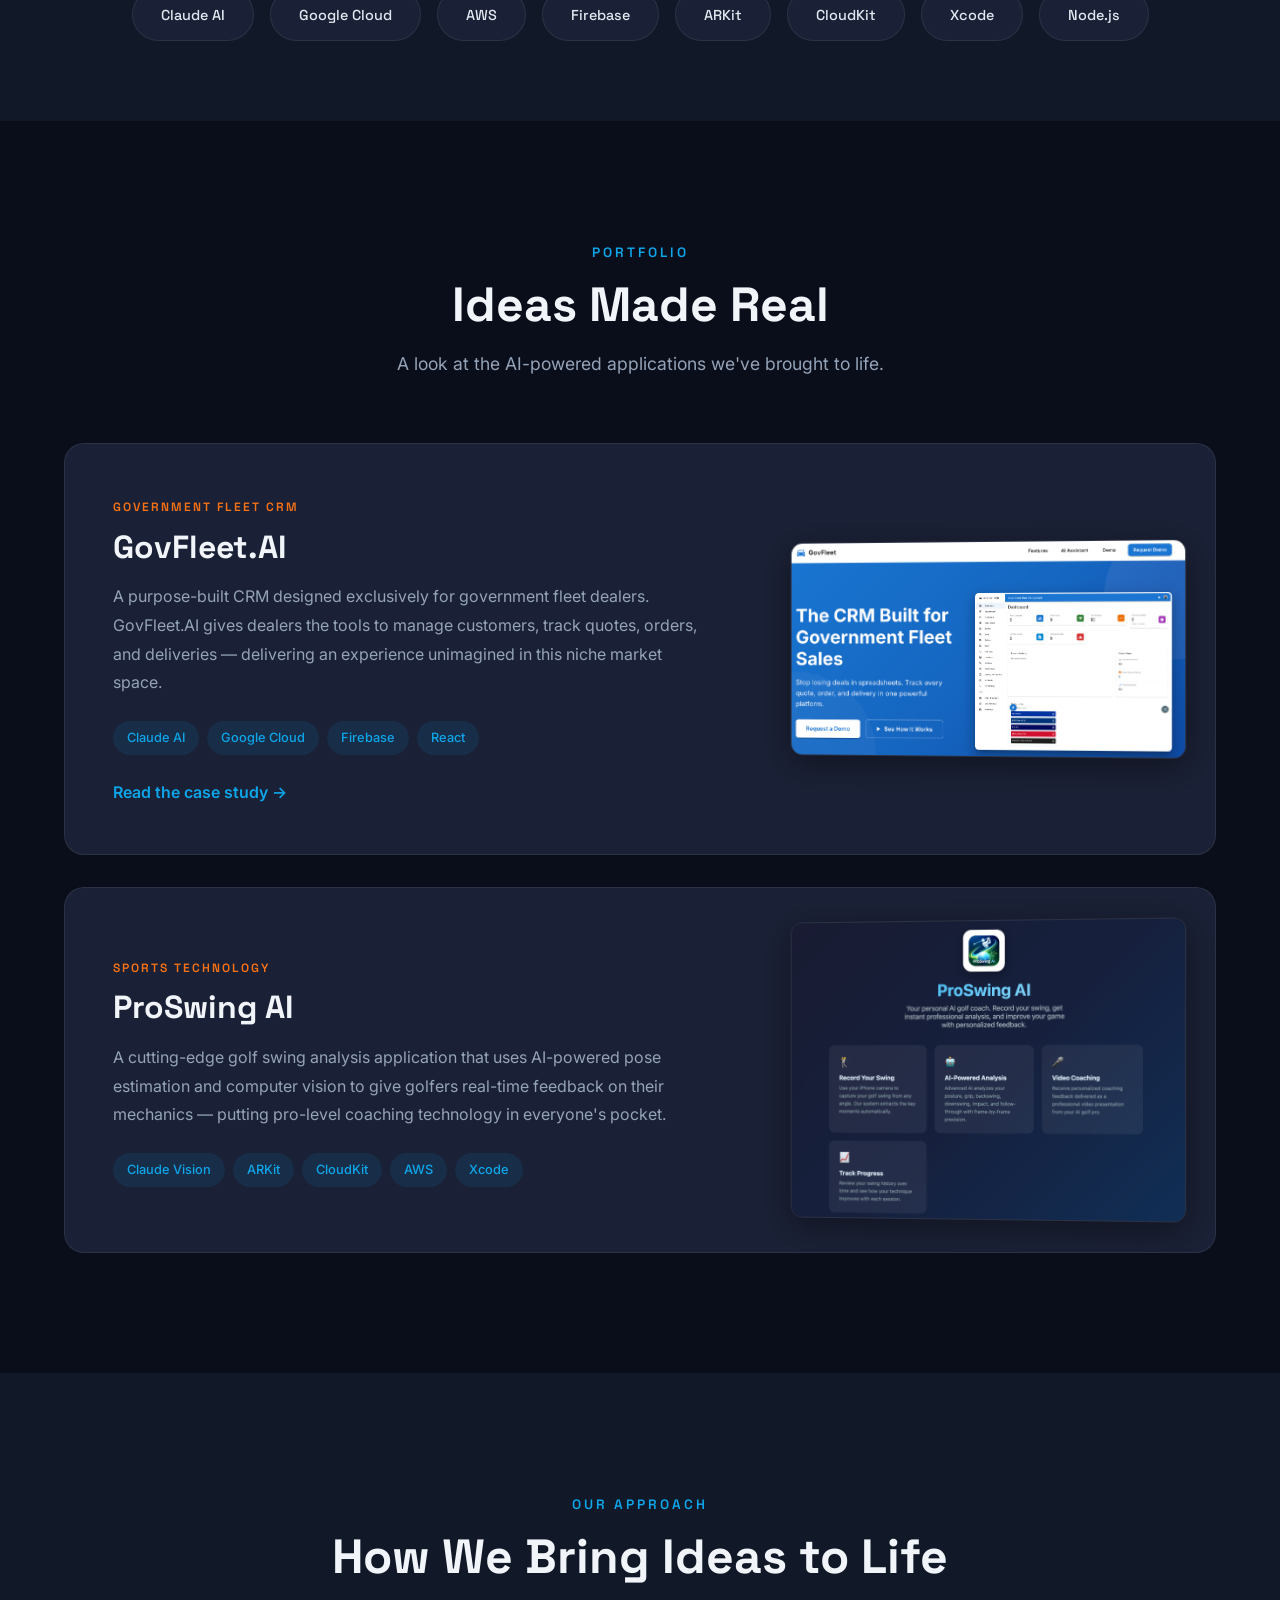
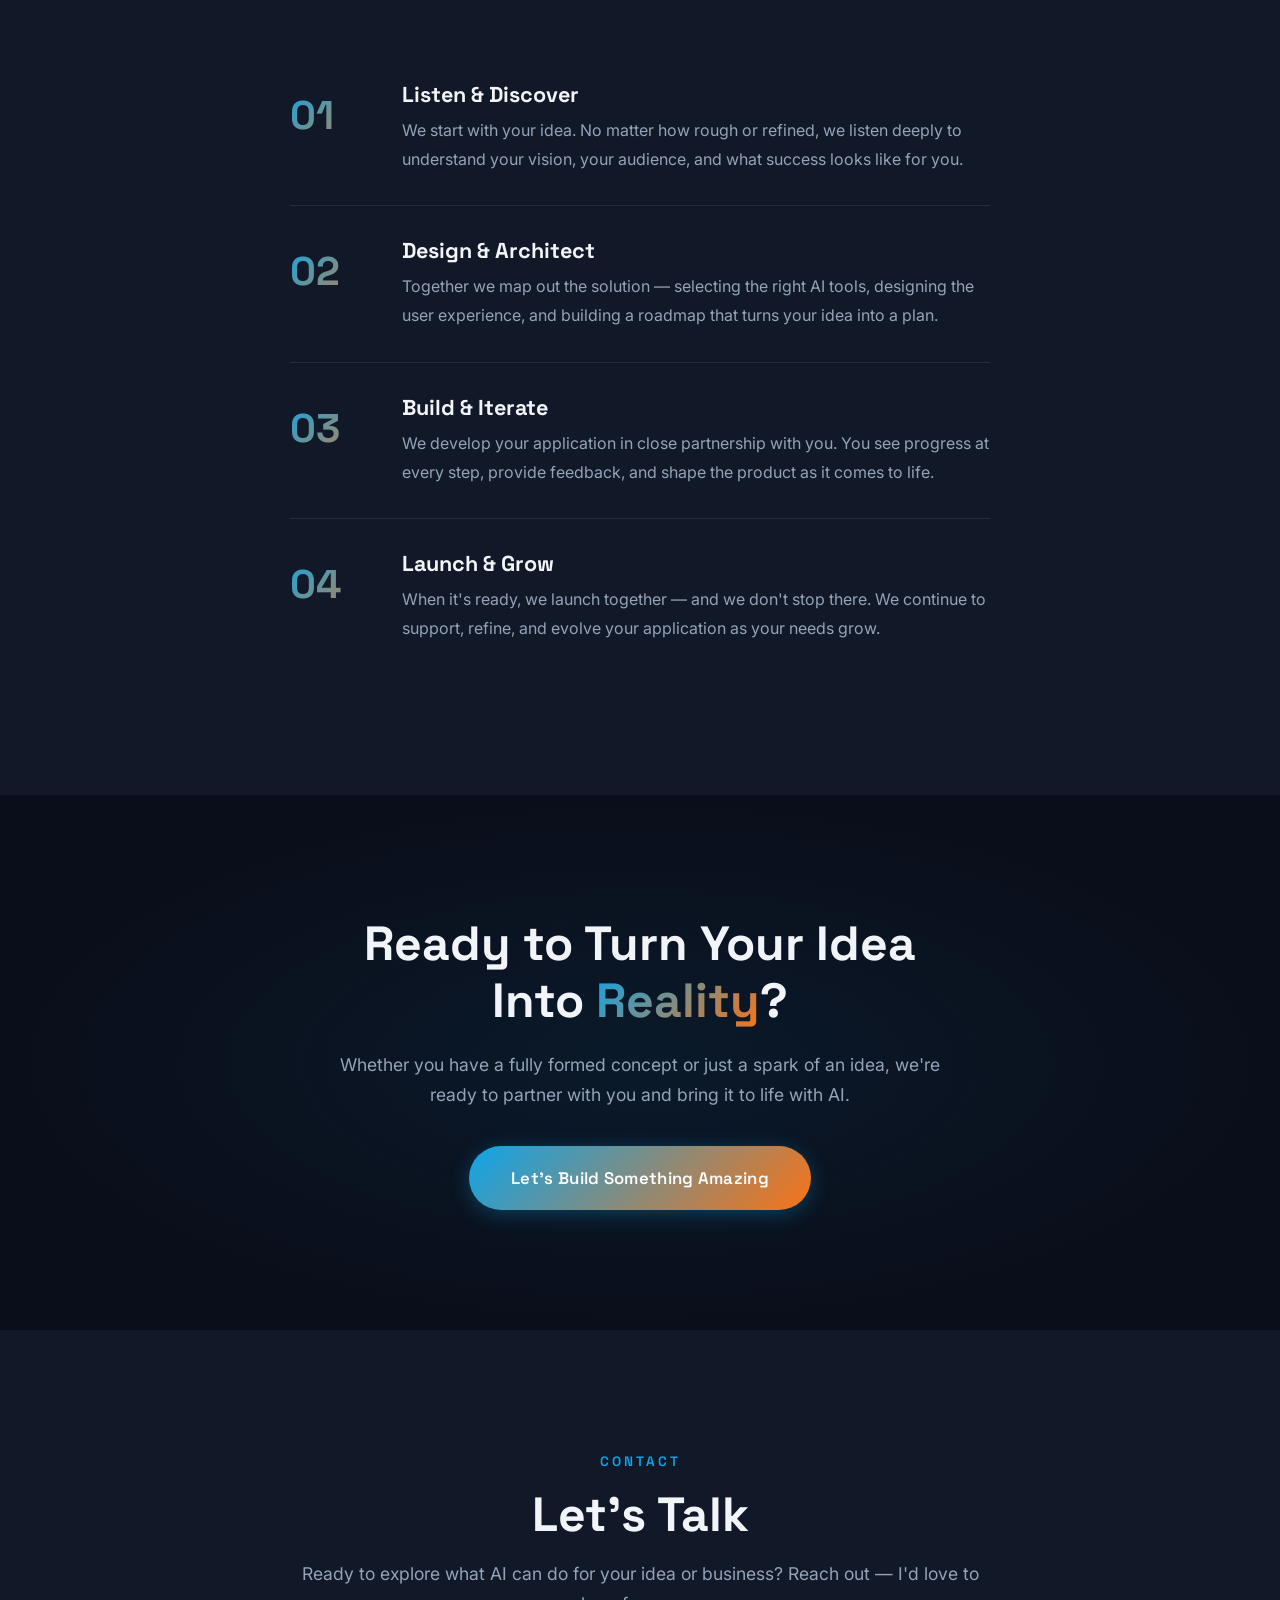
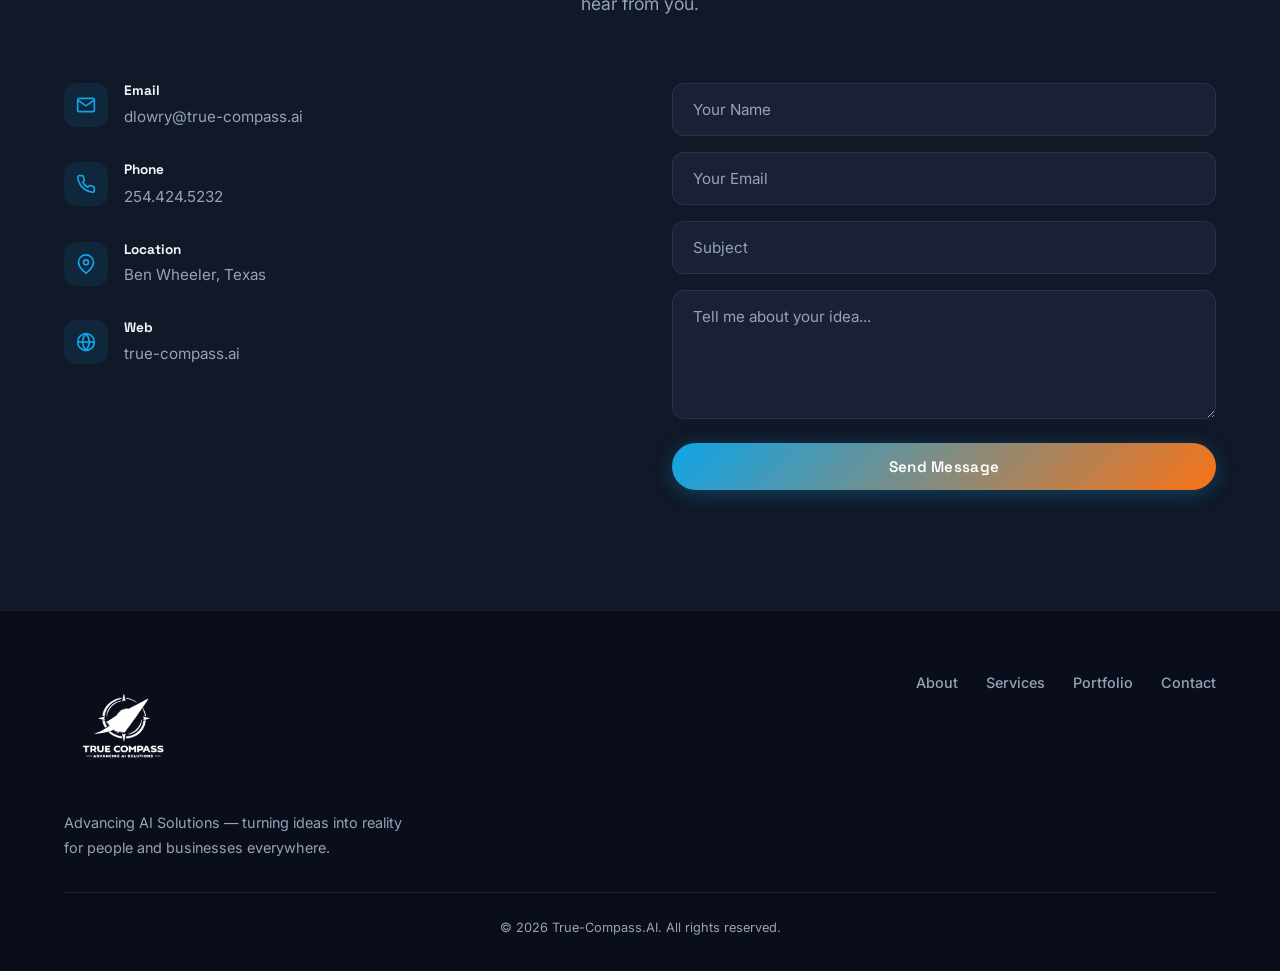
==== commit 7755e514: "Brand case study to True-Compass.AI: real logo, site-wide name, matching palette - Replace the drawn" ====
--- a/index.html
+++ b/index.html
@@ -3,24 +3,24 @@
 <head>
     <meta charset="UTF-8">
     <meta name="viewport" content="width=device-width, initial-scale=1.0">
-    <title>TrueCompass.AI — Advancing AI Solutions</title>
-    <meta name="description" content="TrueCompass.AI turns your ideas into reality with AI. Custom AI applications for people and businesses, built hand-in-hand with you. Based in Ben Wheeler, Texas.">
-    <meta name="keywords" content="AI development, custom AI applications, AI consulting, AI solutions Texas, AI app development, business automation, TrueCompass AI">
+    <title>True-Compass.AI — Advancing AI Solutions</title>
+    <meta name="description" content="True-Compass.AI turns your ideas into reality with AI. Custom AI applications for people and businesses, built hand-in-hand with you. Based in Ben Wheeler, Texas.">
+    <meta name="keywords" content="AI development, custom AI applications, AI consulting, AI solutions Texas, AI app development, business automation, True-Compass AI">
     <meta name="author" content="David Lowry">
     <meta name="robots" content="index, follow">
     <link rel="canonical" href="https://true-compass.ai/">
 
     <!-- Open Graph (Facebook, LinkedIn) -->
     <meta property="og:type" content="website">
-    <meta property="og:title" content="TrueCompass.AI — Advancing AI Solutions">
+    <meta property="og:title" content="True-Compass.AI — Advancing AI Solutions">
     <meta property="og:description" content="We partner with people and businesses to transform bold ideas into powerful AI-driven applications. Your vision, our expertise, AI's power.">
     <meta property="og:image" content="https://truecompass-ai.web.app/assets/logo.png">
     <meta property="og:url" content="https://true-compass.ai/">
-    <meta property="og:site_name" content="TrueCompass.AI">
+    <meta property="og:site_name" content="True-Compass.AI">
 
     <!-- Twitter Card -->
     <meta name="twitter:card" content="summary_large_image">
-    <meta name="twitter:title" content="TrueCompass.AI — Advancing AI Solutions">
+    <meta name="twitter:title" content="True-Compass.AI — Advancing AI Solutions">
     <meta name="twitter:description" content="Custom AI applications built hand-in-hand with you. From concept to launch.">
     <meta name="twitter:image" content="https://truecompass-ai.web.app/assets/logo.png">
 
@@ -34,7 +34,7 @@
     {
       "@context": "https://schema.org",
       "@type": "ProfessionalService",
-      "name": "TrueCompass.AI",
+      "name": "True-Compass.AI",
       "description": "Custom AI application development for people and businesses. From concept to launch, we build AI-powered solutions hand-in-hand with you.",
       "url": "https://true-compass.ai",
       "logo": "https://truecompass-ai.web.app/assets/logo.png",
@@ -68,7 +68,7 @@
     <nav class="navbar" id="navbar">
         <div class="container nav-container">
             <a href="#" class="nav-logo">
-                <img src="assets/logo.png" alt="TrueCompass.AI Logo" class="logo-img">
+                <img src="assets/logo.png" alt="True-Compass.AI Logo" class="logo-img">
             </a>
             <button class="nav-toggle" id="navToggle" aria-label="Toggle navigation">
                 <span></span>
@@ -138,13 +138,13 @@
         <div class="container">
             <div class="about-grid">
                 <div class="about-image">
-                    <img src="assets/headshot.jpeg" alt="David Lowry — Founder of TrueCompass.AI">
+                    <img src="assets/headshot.jpeg" alt="David Lowry — Founder of True-Compass.AI">
                     <div class="about-image-accent"></div>
                 </div>
                 <div class="about-content">
                     <p class="section-label">About</p>
                     <h2>Guiding Your Vision with AI</h2>
-                    <p class="about-lead">I'm <strong>David Lowry</strong>, founder of TrueCompass.AI, based in Ben Wheeler, Texas. I'm passionate about one thing: helping ordinary people and businesses bring their ideas to life through AI.</p>
+                    <p class="about-lead">I'm <strong>David Lowry</strong>, founder of True-Compass.AI, based in Ben Wheeler, Texas. I'm passionate about one thing: helping ordinary people and businesses bring their ideas to life through AI.</p>
                     <p>I've spent years mastering cutting-edge AI tools — from Claude to Google Cloud, AWS, Firebase, and beyond — to build applications that are intuitive, powerful, and purpose-built for real people.</p>
                     <p>I don't just build for you. I build <em>with</em> you. Every project is a true partnership, where your vision drives everything and AI makes the impossible possible.</p>
                     <div class="about-stats">
@@ -426,7 +426,7 @@
         <div class="container">
             <div class="footer-content">
                 <div class="footer-brand">
-                    <img src="assets/logo.png" alt="TrueCompass.AI" class="footer-logo">
+                    <img src="assets/logo.png" alt="True-Compass.AI" class="footer-logo">
                     <p>Advancing AI Solutions — turning ideas into reality for people and businesses everywhere.</p>
                 </div>
                 <div class="footer-links">
@@ -437,7 +437,7 @@
                 </div>
             </div>
             <div class="footer-bottom">
-                <p>&copy; 2026 TrueCompass.AI. All rights reserved.</p>
+                <p>&copy; 2026 True-Compass.AI. All rights reserved.</p>
             </div>
         </div>
     </footer>
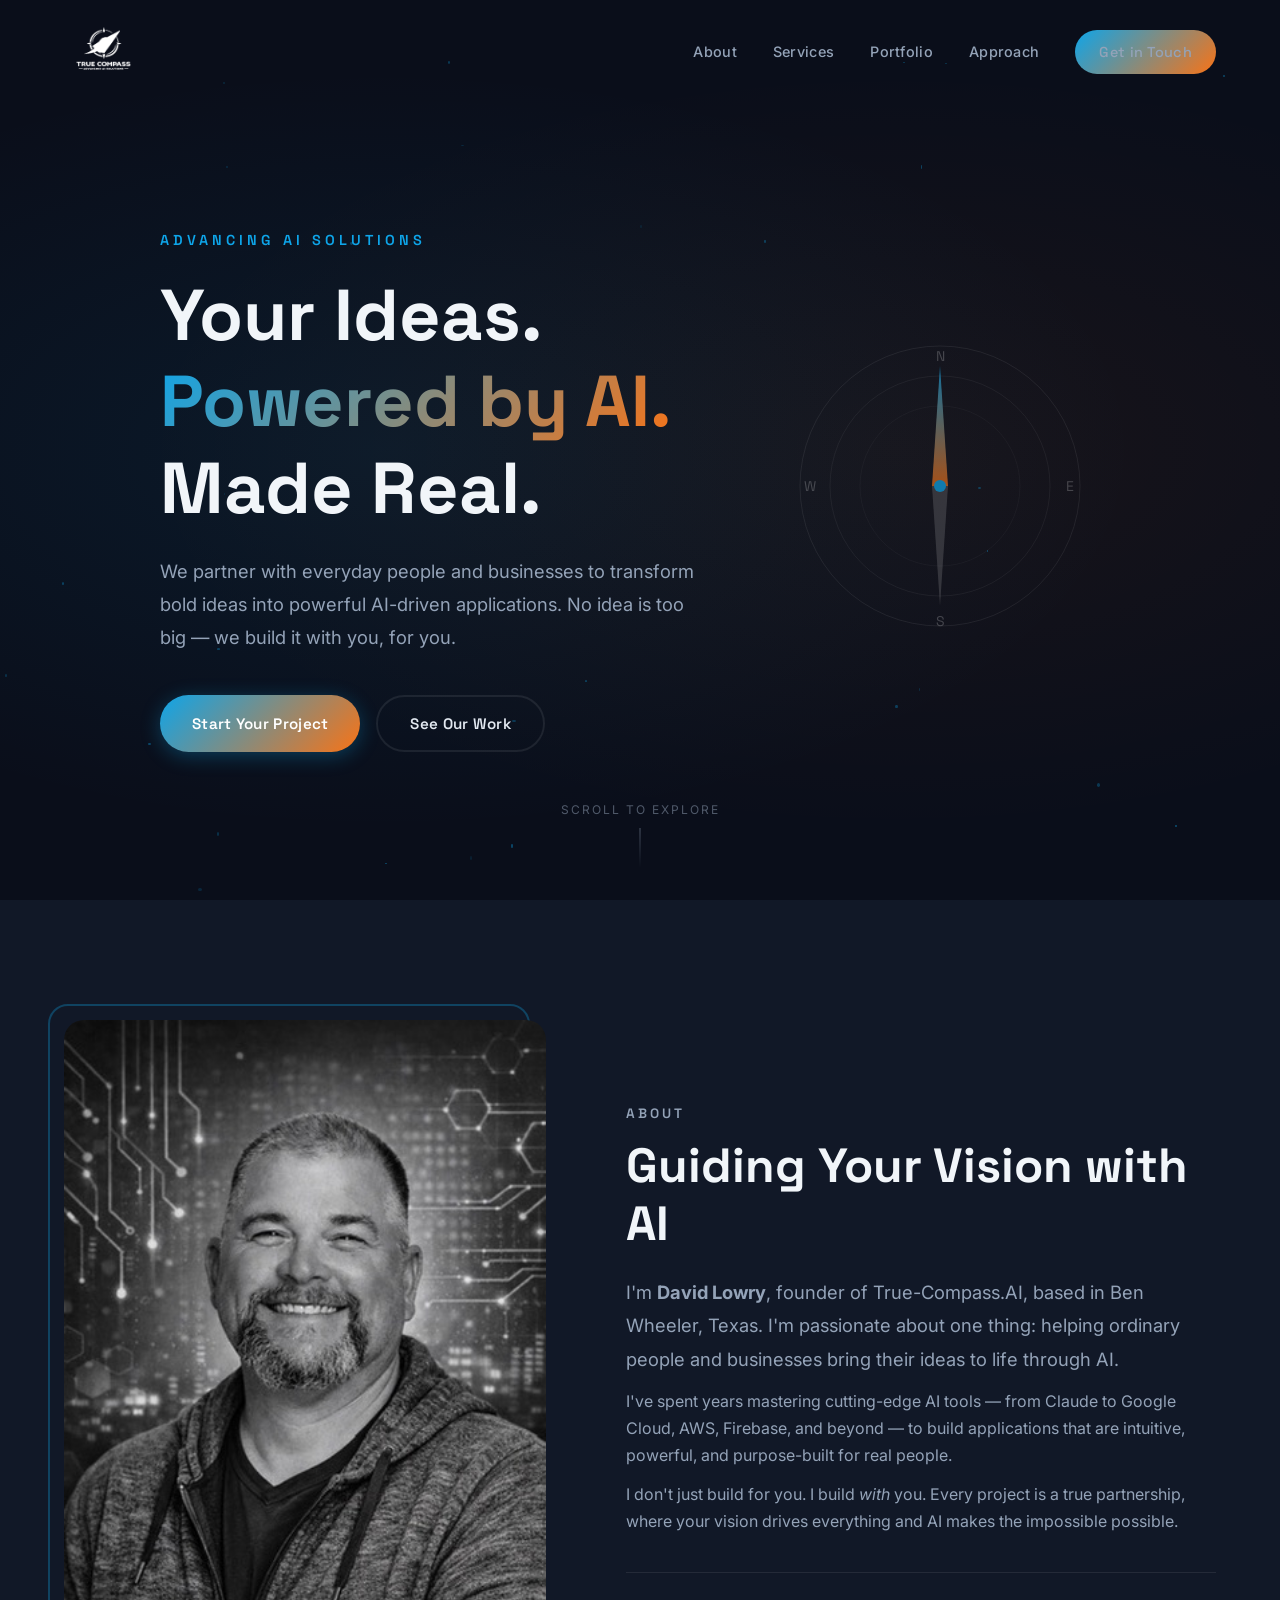
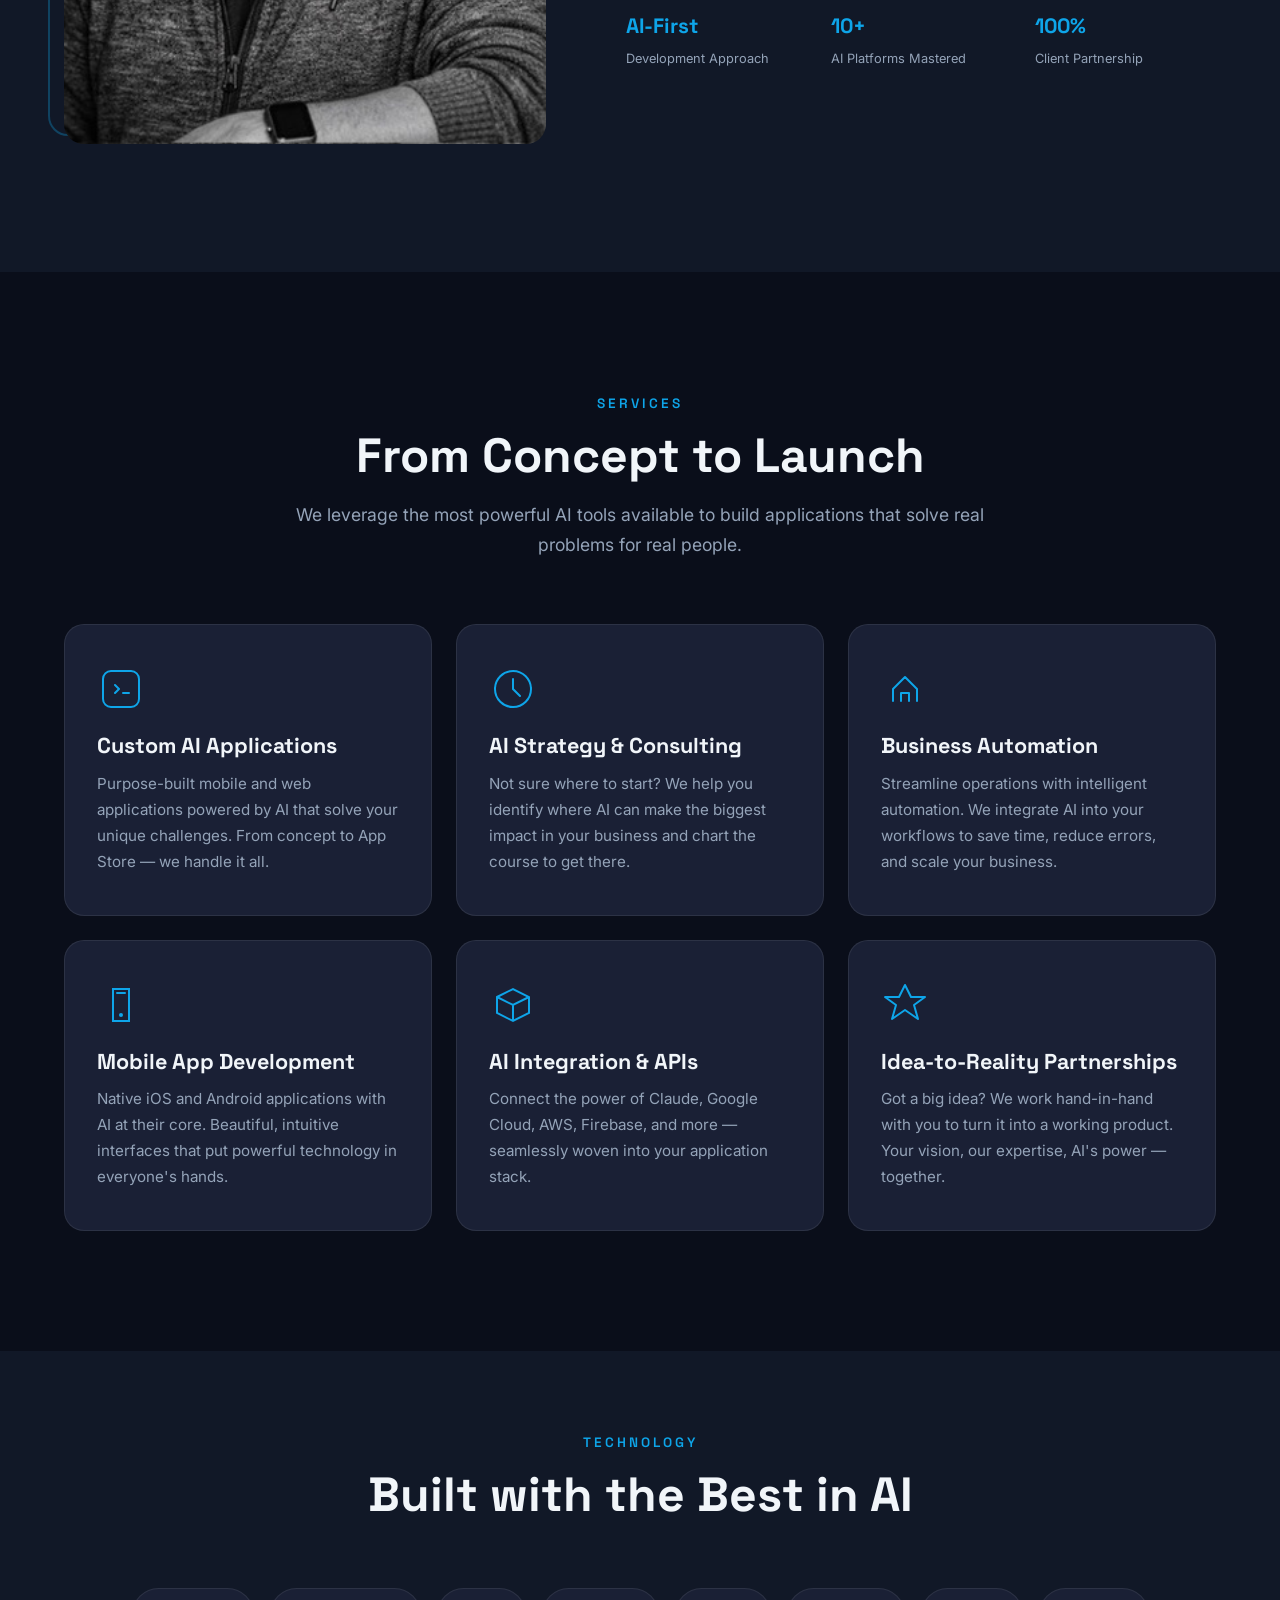
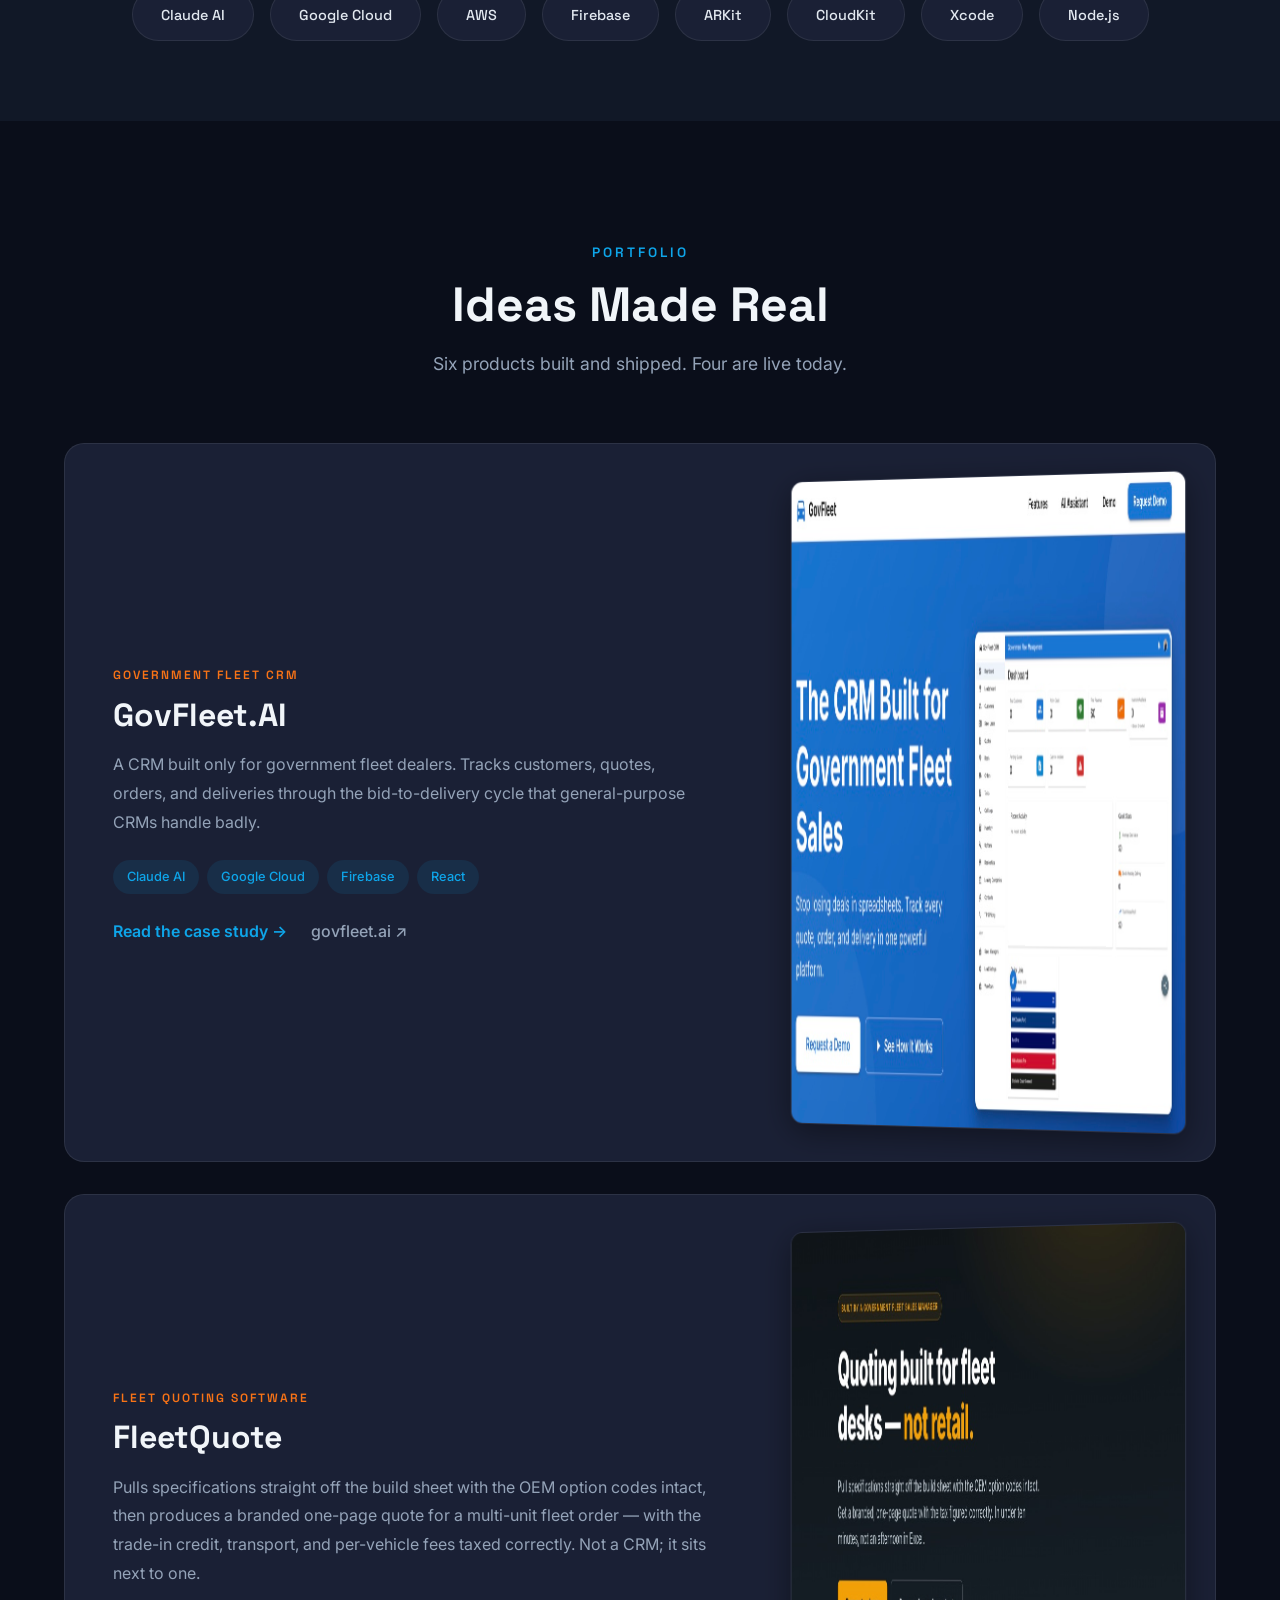
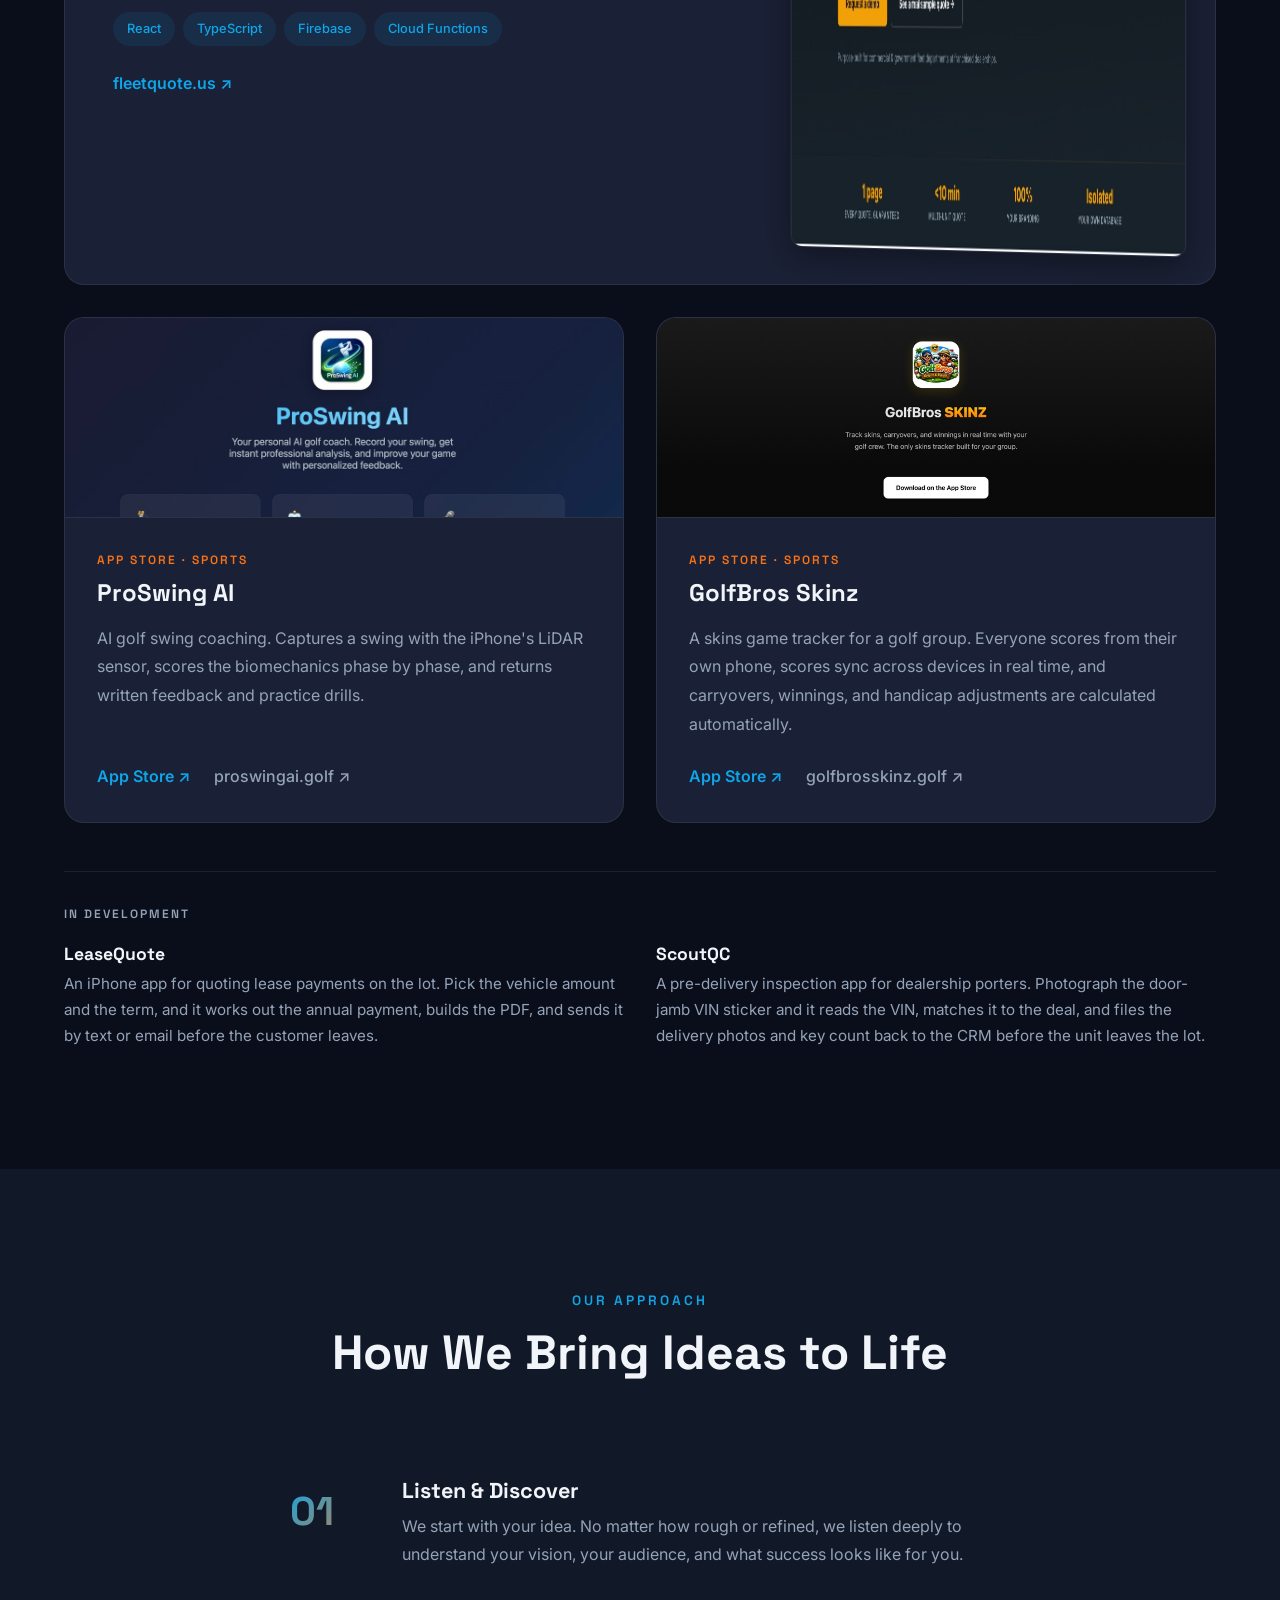
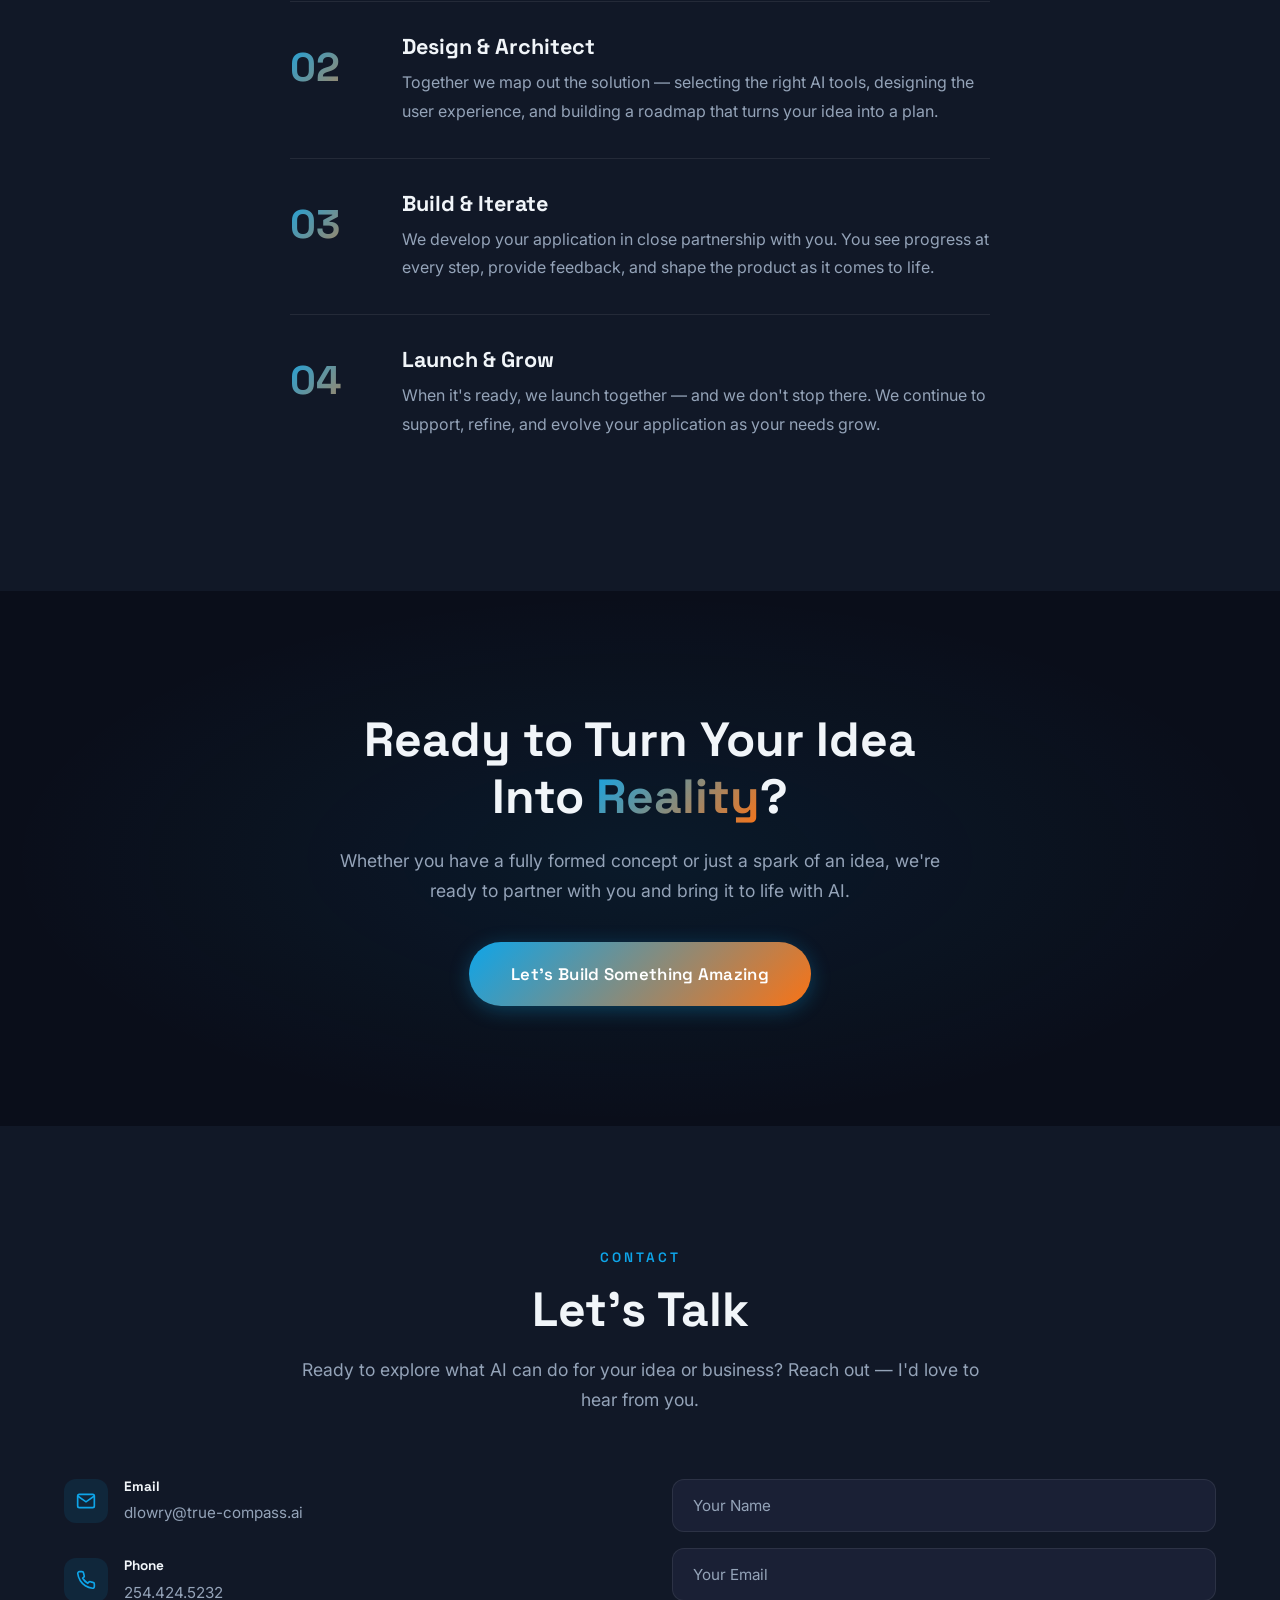
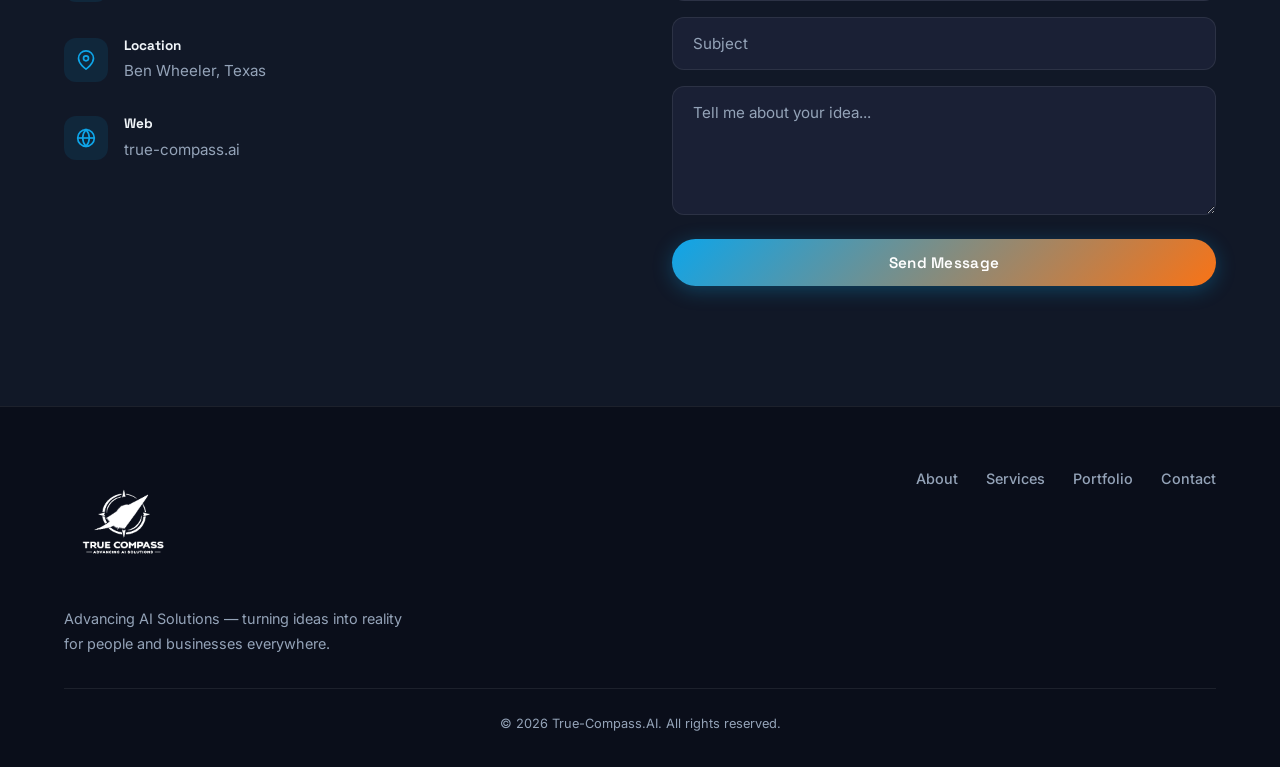
==== commit 26d01baa: "Show all six products in the portfolio and link every live one The portfolio listed two of six produ" ====
--- a/index.html
+++ b/index.html
@@ -263,41 +263,87 @@
             <div class="section-header">
                 <p class="section-label">Portfolio</p>
                 <h2>Ideas Made Real</h2>
-                <p class="section-subtitle">A look at the AI-powered applications we've brought to life.</p>
+                <p class="section-subtitle">Six products built and shipped. Four are live today.</p>
             </div>
             <div class="portfolio-grid">
                 <div class="portfolio-card portfolio-featured">
                     <div class="portfolio-card-content">
                         <span class="portfolio-tag">Government Fleet CRM</span>
                         <h3>GovFleet.AI</h3>
-                        <p>A purpose-built CRM designed exclusively for government fleet dealers. GovFleet.AI gives dealers the tools to manage customers, track quotes, orders, and deliveries — delivering an experience unimagined in this niche market space.</p>
+                        <p>A CRM built only for government fleet dealers. Tracks customers, quotes, orders, and deliveries through the bid-to-delivery cycle that general-purpose CRMs handle badly.</p>
                         <ul class="portfolio-tech">
                             <li>Claude AI</li>
                             <li>Google Cloud</li>
                             <li>Firebase</li>
                             <li>React</li>
                         </ul>
-                        <a href="case-studies/govfleet/" class="portfolio-link">Read the case study →</a>
+                        <div class="portfolio-links">
+                            <a href="case-studies/govfleet/" class="portfolio-link">Read the case study →</a>
+                            <a href="https://govfleet.ai/" class="portfolio-link portfolio-link-secondary">govfleet.ai ↗</a>
+                        </div>
                     </div>
                     <div class="portfolio-card-visual">
-                        <img src="assets/govfleet-screenshot.png" alt="GovFleet CRM Dashboard" class="portfolio-screenshot">
+                        <img src="assets/govfleet-screenshot.jpg" alt="GovFleet.AI government fleet CRM dashboard" class="portfolio-screenshot" loading="lazy" width="1200" height="653">
                     </div>
                 </div>
                 <div class="portfolio-card portfolio-featured">
                     <div class="portfolio-card-content">
-                        <span class="portfolio-tag">Sports Technology</span>
+                        <span class="portfolio-tag">Fleet Quoting Software</span>
+                        <h3>FleetQuote</h3>
+                        <p>Pulls specifications straight off the build sheet with the OEM option codes intact, then produces a branded one-page quote for a multi-unit fleet order — with the trade-in credit, transport, and per-vehicle fees taxed correctly. Not a CRM; it sits next to one.</p>
+                        <ul class="portfolio-tech">
+                            <li>React</li>
+                            <li>TypeScript</li>
+                            <li>Firebase</li>
+                            <li>Cloud Functions</li>
+                        </ul>
+                        <div class="portfolio-links">
+                            <a href="https://fleetquote.us/" class="portfolio-link">fleetquote.us ↗</a>
+                        </div>
+                    </div>
+                    <div class="portfolio-card-visual">
+                        <img src="assets/fleetquote-screenshot.jpg" alt="FleetQuote fleet quoting software homepage" class="portfolio-screenshot" loading="lazy" width="1200" height="625">
+                    </div>
+                </div>
+            </div>
+
+            <div class="portfolio-compact-grid">
+                <div class="portfolio-card portfolio-compact">
+                    <img src="assets/proswing-screenshot.jpg" alt="ProSwing AI golf swing coaching app" class="portfolio-compact-visual" loading="lazy" width="1200" height="750">
+                    <div class="portfolio-compact-content">
+                        <span class="portfolio-tag">App Store · Sports</span>
                         <h3>ProSwing AI</h3>
-                        <p>A cutting-edge golf swing analysis application that uses AI-powered pose estimation and computer vision to give golfers real-time feedback on their mechanics — putting pro-level coaching technology in everyone's pocket.</p>
-                        <ul class="portfolio-tech">
-                            <li>Claude Vision</li>
-                            <li>ARKit</li>
-                            <li>CloudKit</li>
-                            <li>AWS</li>
-                            <li>Xcode</li>
-                        </ul>
-                    </div>
-                    <div class="portfolio-card-visual">
-                        <img src="assets/proswing-screenshot.png" alt="ProSwing AI Golf Swing Analysis" class="portfolio-screenshot">
+                        <p>AI golf swing coaching. Captures a swing with the iPhone's LiDAR sensor, scores the biomechanics phase by phase, and returns written feedback and practice drills.</p>
+                        <div class="portfolio-links">
+                            <a href="https://apps.apple.com/us/app/proswing-ai/id6759943286" class="portfolio-link">App Store ↗</a>
+                            <a href="https://proswingai.golf/" class="portfolio-link portfolio-link-secondary">proswingai.golf ↗</a>
+                        </div>
+                    </div>
+                </div>
+                <div class="portfolio-card portfolio-compact">
+                    <img src="assets/golfbros-screenshot.jpg" alt="GolfBros Skinz golf skins game tracker" class="portfolio-compact-visual" loading="lazy" width="1000" height="625">
+                    <div class="portfolio-compact-content">
+                        <span class="portfolio-tag">App Store · Sports</span>
+                        <h3>GolfBros Skinz</h3>
+                        <p>A skins game tracker for a golf group. Everyone scores from their own phone, scores sync across devices in real time, and carryovers, winnings, and handicap adjustments are calculated automatically.</p>
+                        <div class="portfolio-links">
+                            <a href="https://apps.apple.com/us/app/golfbros-skinz/id6760590143" class="portfolio-link">App Store ↗</a>
+                            <a href="https://golfbrosskinz.golf/" class="portfolio-link portfolio-link-secondary">golfbrosskinz.golf ↗</a>
+                        </div>
+                    </div>
+                </div>
+            </div>
+
+            <div class="portfolio-dev">
+                <p class="portfolio-dev-label">In development</p>
+                <div class="portfolio-dev-grid">
+                    <div class="portfolio-dev-item">
+                        <h4>LeaseQuote</h4>
+                        <p>An iPhone app for quoting lease payments on the lot. Pick the vehicle amount and the term, and it works out the annual payment, builds the PDF, and sends it by text or email before the customer leaves.</p>
+                    </div>
+                    <div class="portfolio-dev-item">
+                        <h4>ScoutQC</h4>
+                        <p>A pre-delivery inspection app for dealership porters. Photograph the door-jamb VIN sticker and it reads the VIN, matches it to the deal, and files the delivery photos and key count back to the CRM before the unit leaves the lot.</p>
                     </div>
                 </div>
             </div>
--- a/css/styles.css
+++ b/css/styles.css
@@ -177,7 +177,7 @@
     left: 0;
     right: 0;
     z-index: 1000;
-    padding: 20px 0;
+    padding: 12px 0;
     transition: var(--transition);
 }
 
@@ -200,7 +200,7 @@
 }
 
 .logo-img {
-    height: 140px;
+    height: 80px;
     width: auto;
     filter: brightness(0) invert(1);
 }
@@ -616,6 +616,101 @@
 .portfolio-card:hover .portfolio-screenshot {
     transform: perspective(600px) rotateY(0deg);
     box-shadow: 0 12px 48px rgba(14, 165, 233, 0.15);
+}
+
+/* Link row — .portfolio-link carries its own margin-top, so the row owns the
+   spacing and the links inside it reset to zero. */
+.portfolio-links {
+    display: flex;
+    flex-wrap: wrap;
+    align-items: center;
+    gap: 24px;
+    margin-top: 24px;
+}
+
+.portfolio-links .portfolio-link {
+    margin-top: 0;
+}
+
+.portfolio-link-secondary {
+    color: var(--color-text-muted);
+    font-weight: 500;
+}
+
+.portfolio-link-secondary:hover {
+    color: var(--color-text);
+}
+
+/* Secondary tier — shipped products that don't carry a case study. */
+.portfolio-compact-grid {
+    display: grid;
+    grid-template-columns: repeat(2, 1fr);
+    gap: 32px;
+    margin-top: 32px;
+}
+
+.portfolio-compact {
+    display: flex;
+    flex-direction: column;
+}
+
+.portfolio-compact-visual {
+    width: 100%;
+    height: 200px;
+    object-fit: cover;
+    object-position: top center;
+    border-bottom: 1px solid var(--color-border);
+}
+
+/* Content stretches so the link rows line up across cards of unequal copy. */
+.portfolio-compact-content {
+    padding: 32px;
+    flex: 1;
+    display: flex;
+    flex-direction: column;
+}
+
+.portfolio-compact .portfolio-links {
+    margin-top: auto;
+    padding-top: 24px;
+}
+
+.portfolio-compact h3 {
+    font-size: 1.5rem;
+}
+
+.portfolio-dev {
+    margin-top: 48px;
+    padding-top: 32px;
+    border-top: 1px solid var(--color-border);
+}
+
+.portfolio-dev-label {
+    font-family: var(--font-heading);
+    font-size: 0.75rem;
+    font-weight: 600;
+    text-transform: uppercase;
+    letter-spacing: 2px;
+    color: var(--color-text-muted);
+}
+
+.portfolio-dev-grid {
+    display: grid;
+    grid-template-columns: repeat(2, 1fr);
+    gap: 32px;
+    margin-top: 20px;
+}
+
+.portfolio-dev-item h4 {
+    font-family: var(--font-heading);
+    font-size: 1.1rem;
+    color: var(--color-text-heading);
+    margin-bottom: 6px;
+}
+
+.portfolio-dev-item p {
+    color: var(--color-text-muted);
+    font-size: 0.95rem;
 }
 
 /* ============================================
@@ -886,6 +981,11 @@
 
     .portfolio-card-visual {
         padding-bottom: 48px;
+    }
+
+    .portfolio-compact-grid,
+    .portfolio-dev-grid {
+        grid-template-columns: 1fr;
     }
 }
 
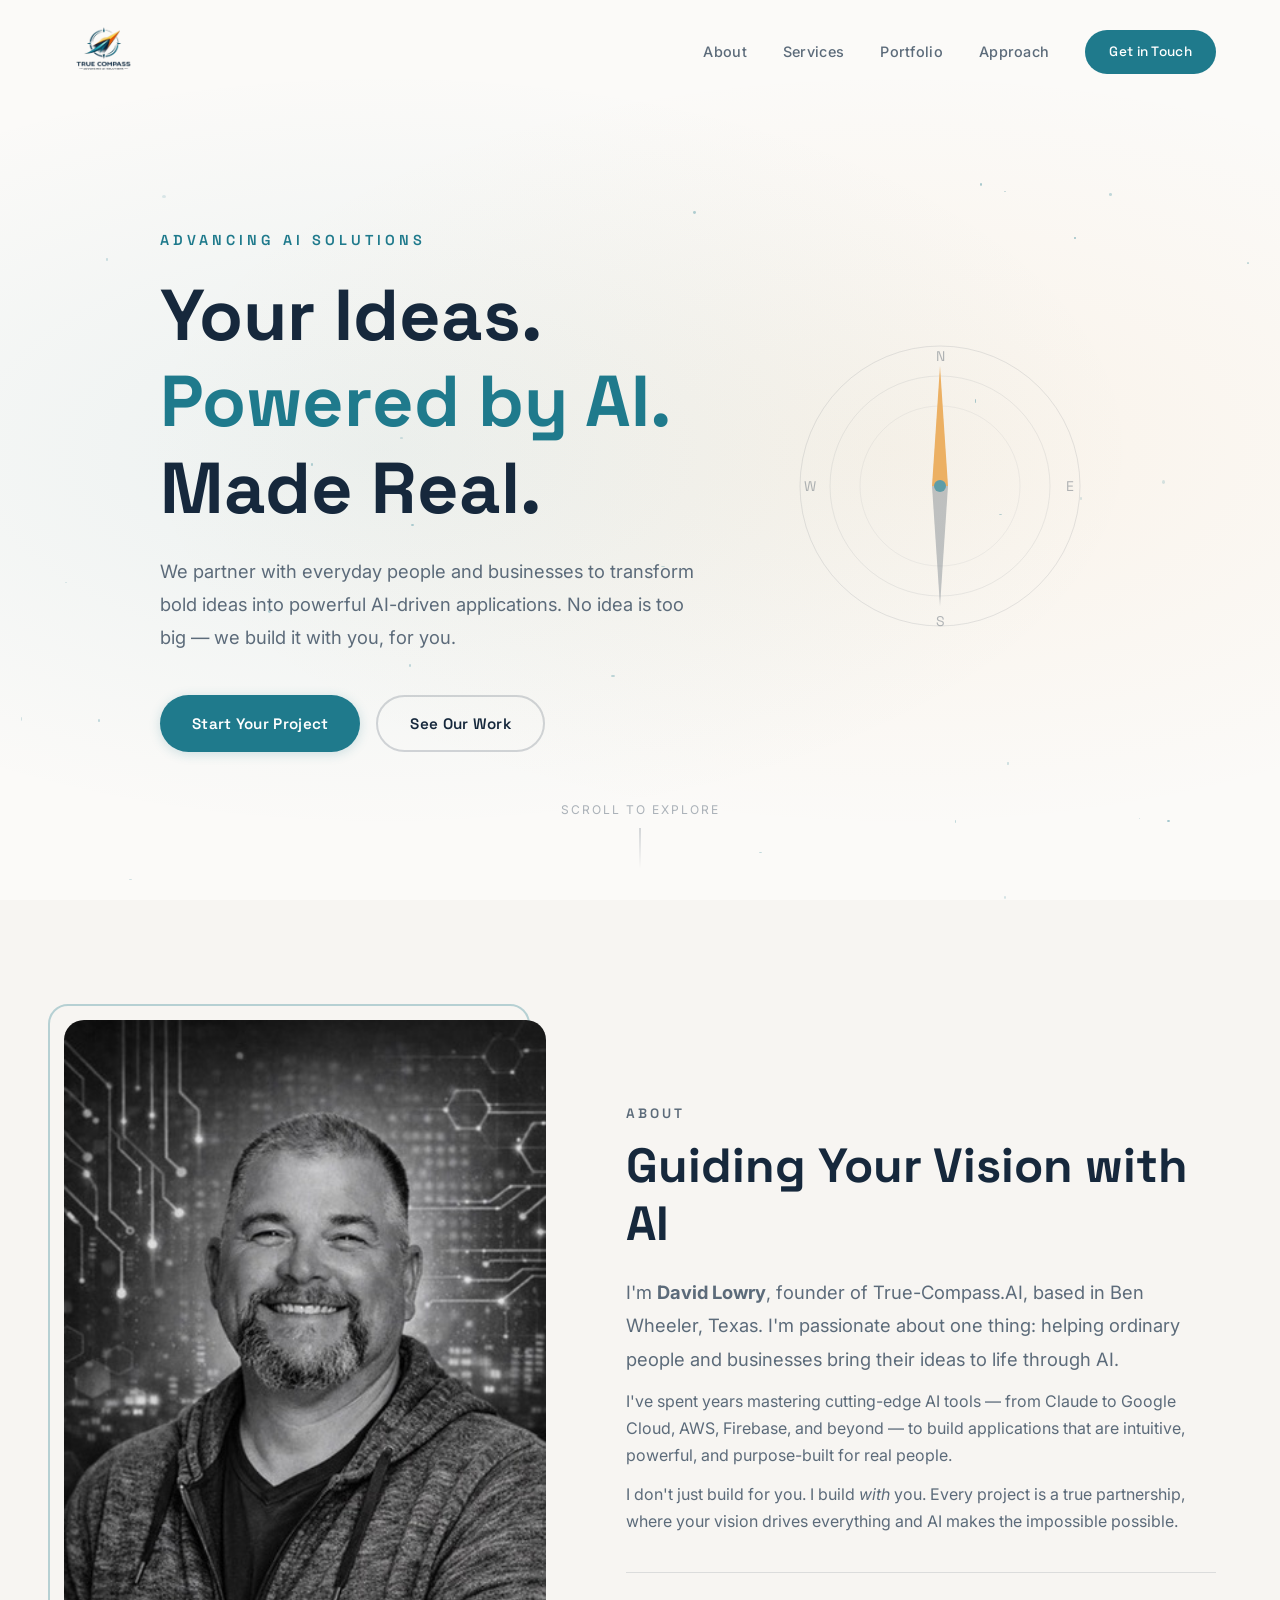
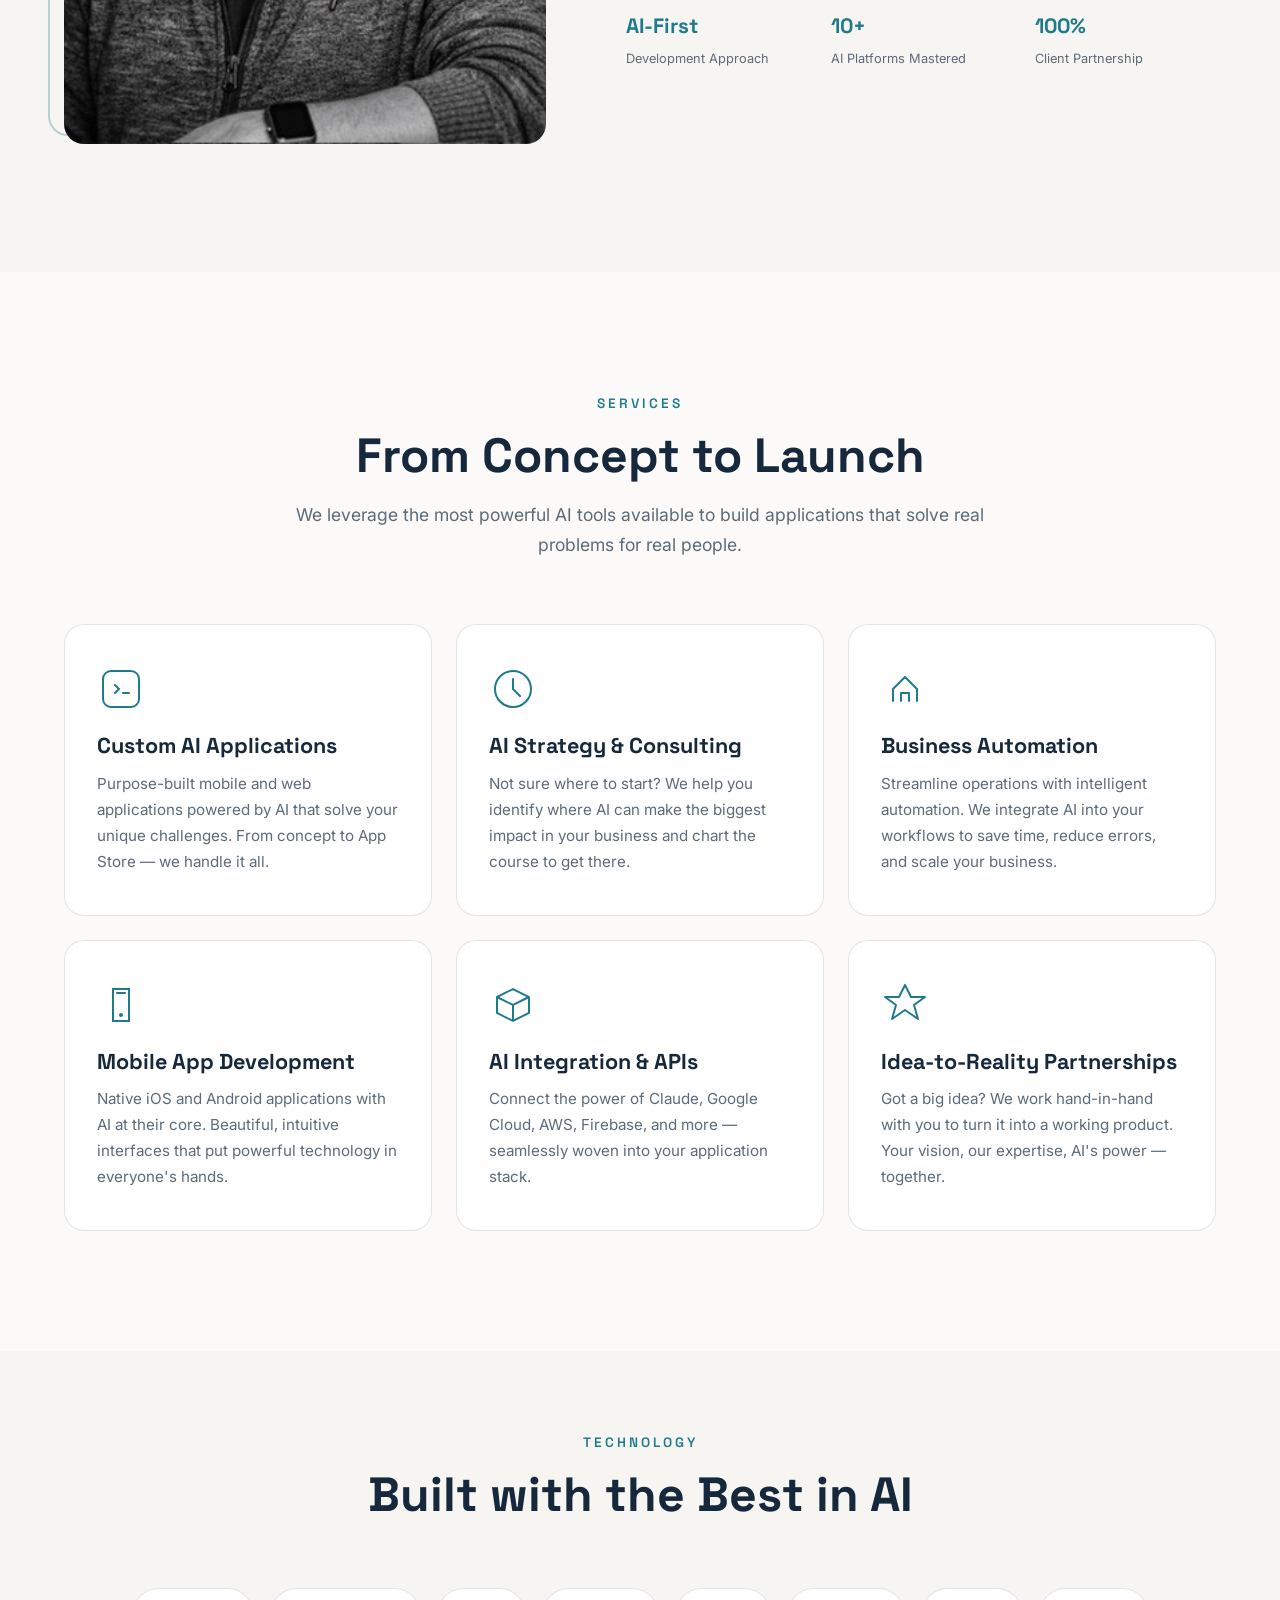
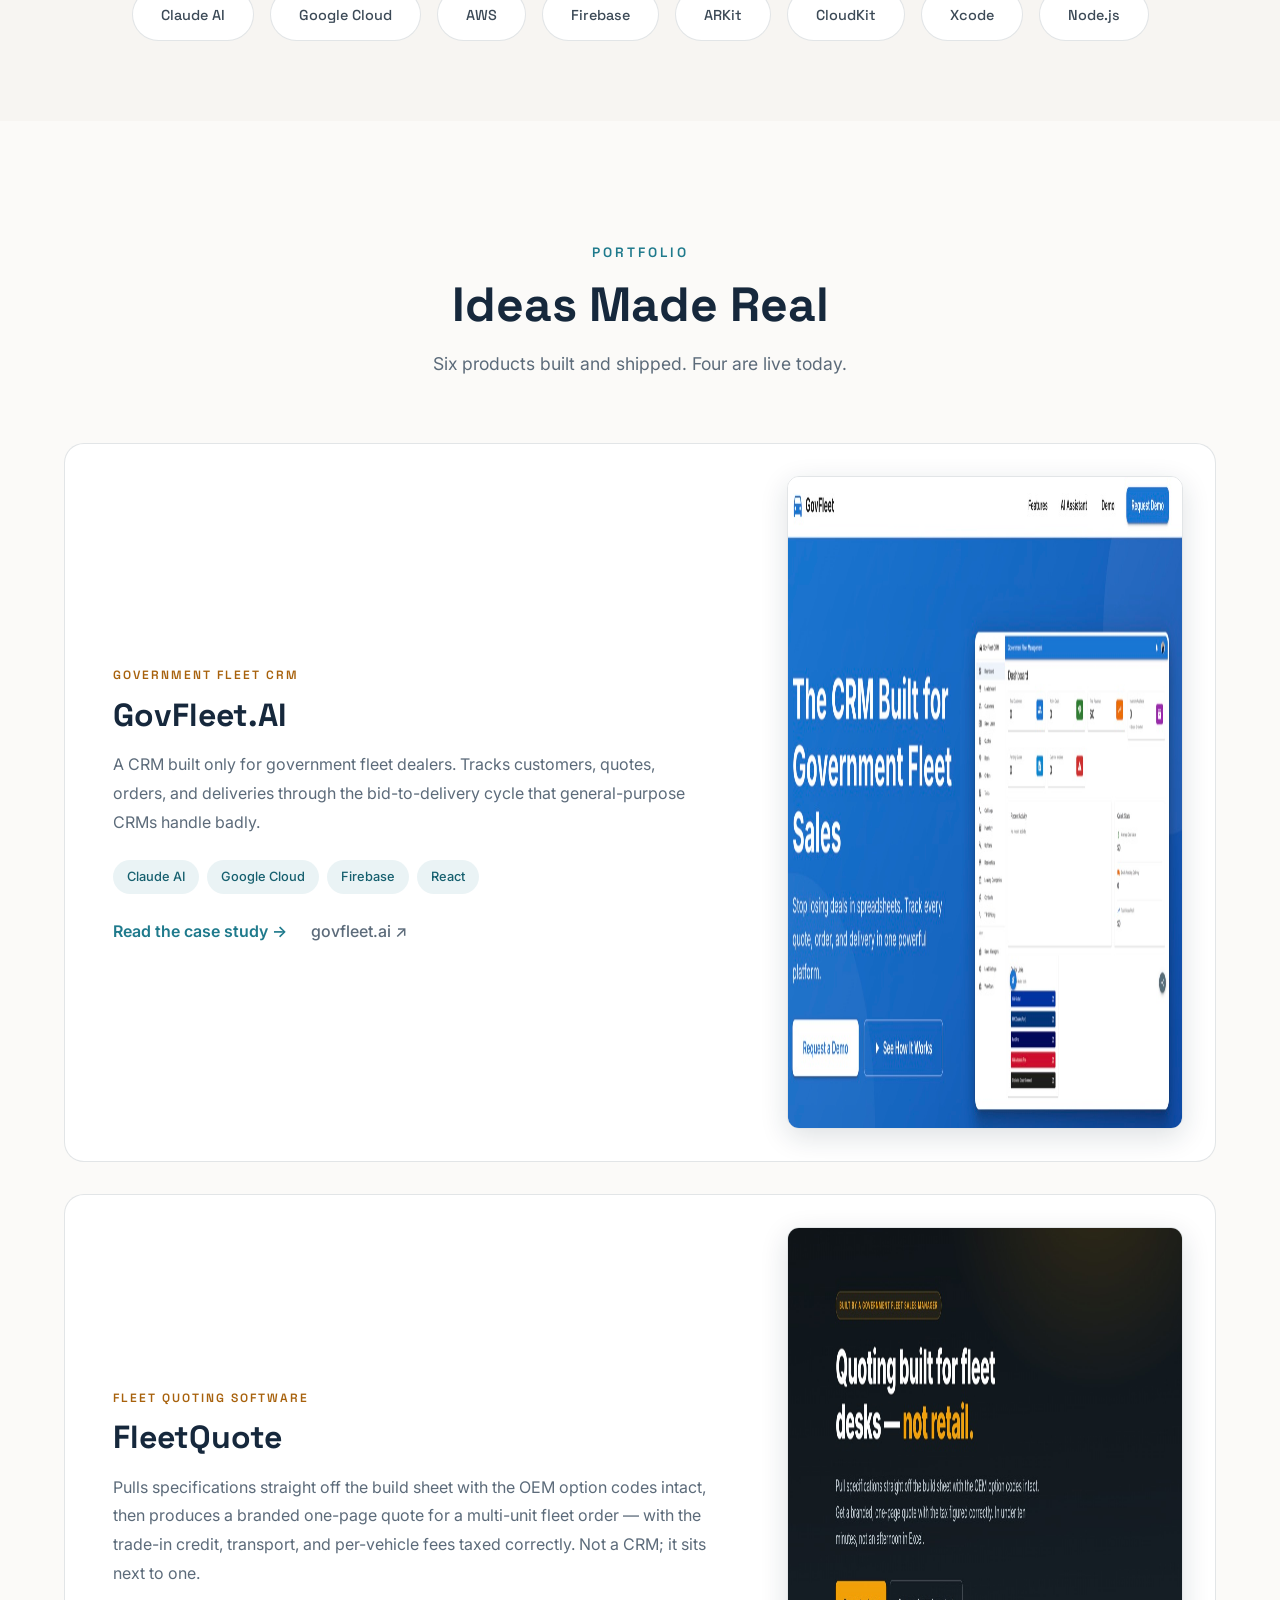
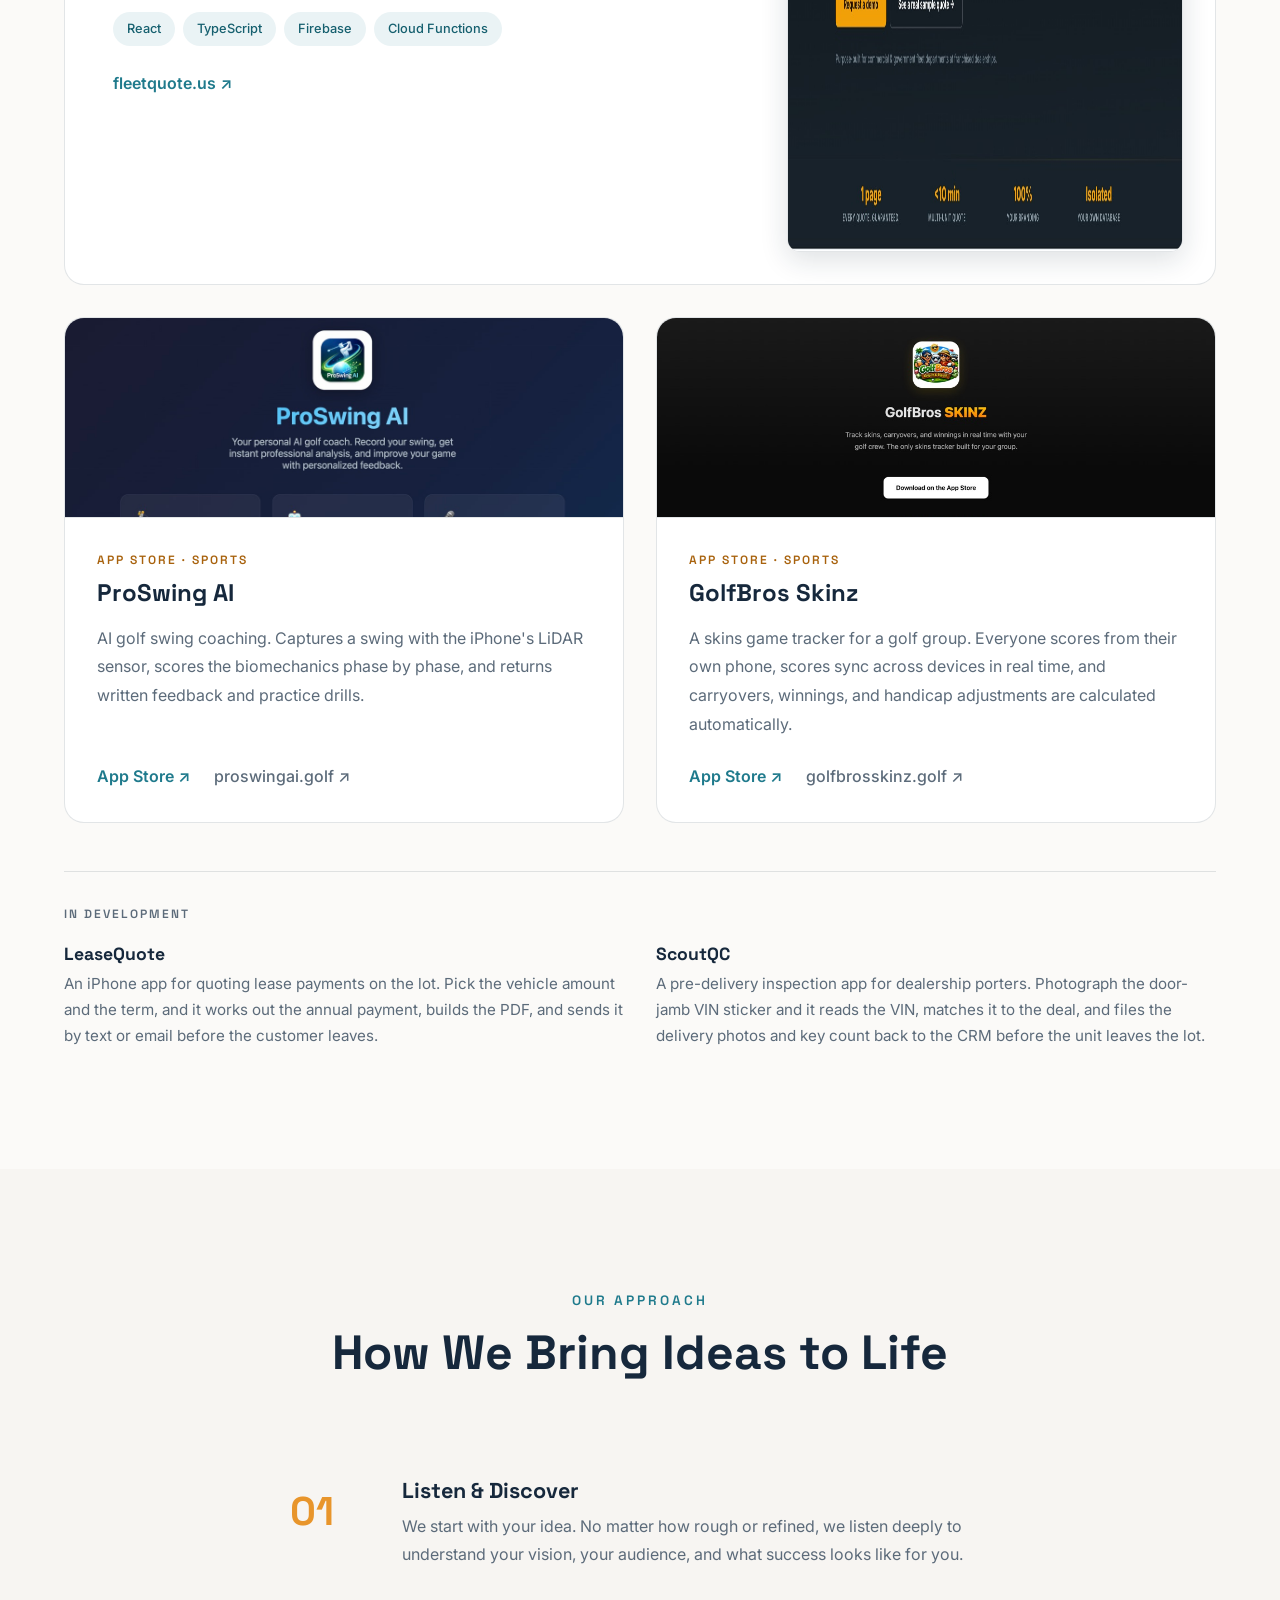
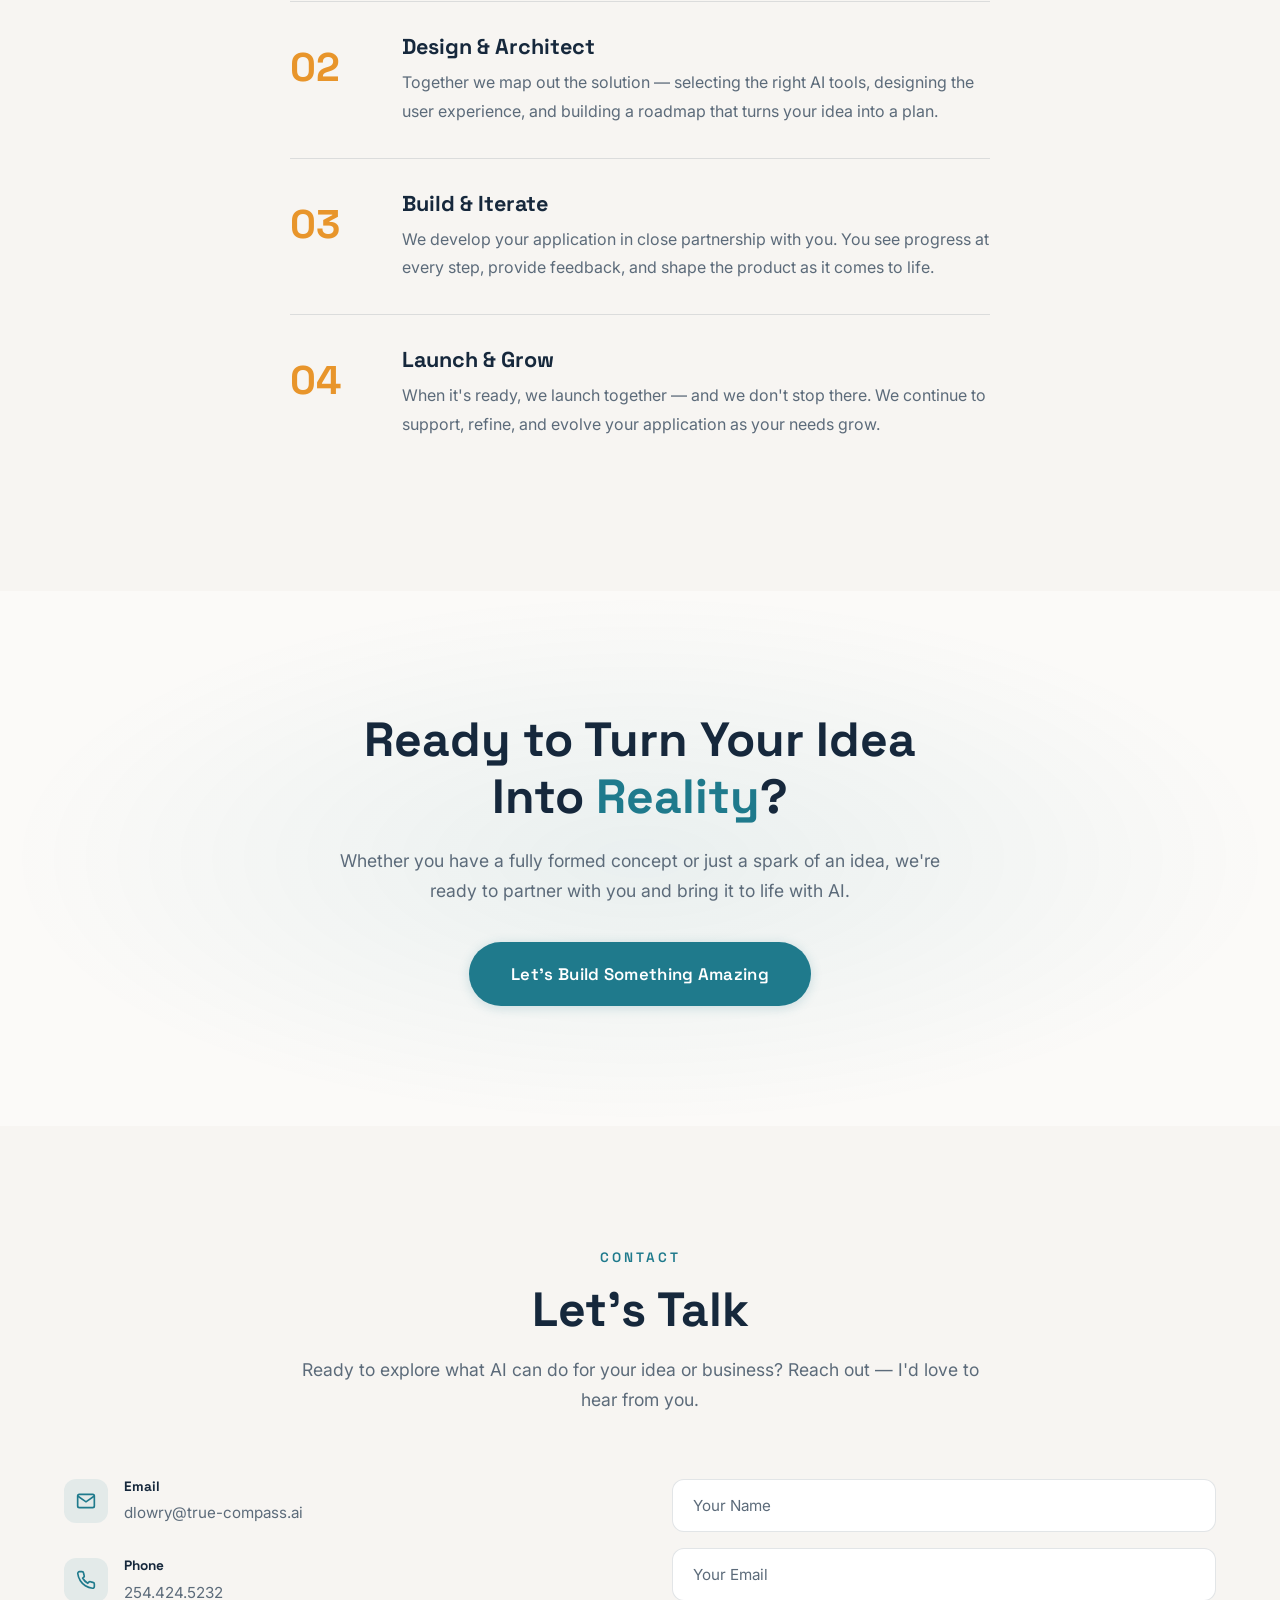
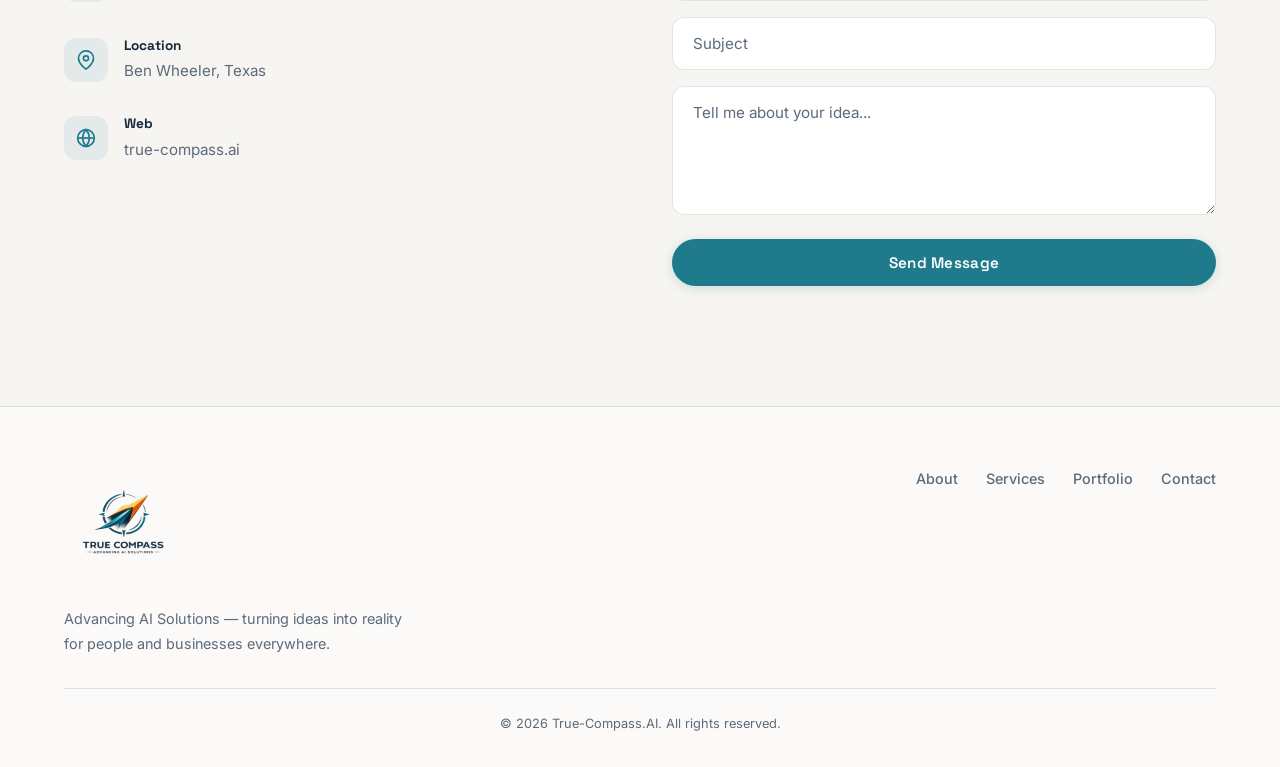
==== commit 24da4019: "Re-theme light, from the logo's own palette The site ran dark navy with a sky-blue-to-orange gradien" ====
--- a/index.html
+++ b/index.html
@@ -103,26 +103,20 @@
             <div class="hero-visual">
                 <div class="compass-animation">
                     <svg viewBox="0 0 300 300" class="compass-svg">
-                        <circle cx="150" cy="150" r="140" fill="none" stroke="rgba(255,255,255,0.1)" stroke-width="1"/>
-                        <circle cx="150" cy="150" r="110" fill="none" stroke="rgba(255,255,255,0.08)" stroke-width="1"/>
-                        <circle cx="150" cy="150" r="80" fill="none" stroke="rgba(255,255,255,0.05)" stroke-width="1"/>
+                        <circle cx="150" cy="150" r="140" fill="none" stroke="rgba(22,40,60,0.14)" stroke-width="1"/>
+                        <circle cx="150" cy="150" r="110" fill="none" stroke="rgba(22,40,60,0.10)" stroke-width="1"/>
+                        <circle cx="150" cy="150" r="80" fill="none" stroke="rgba(22,40,60,0.07)" stroke-width="1"/>
                         <!-- Compass cardinal points -->
-                        <text x="150" y="25" text-anchor="middle" fill="rgba(255,255,255,0.3)" font-size="14" font-family="Space Grotesk">N</text>
-                        <text x="280" y="155" text-anchor="middle" fill="rgba(255,255,255,0.3)" font-size="14" font-family="Space Grotesk">E</text>
-                        <text x="150" y="290" text-anchor="middle" fill="rgba(255,255,255,0.3)" font-size="14" font-family="Space Grotesk">S</text>
-                        <text x="20" y="155" text-anchor="middle" fill="rgba(255,255,255,0.3)" font-size="14" font-family="Space Grotesk">W</text>
-                        <!-- Compass needle -->
+                        <text x="150" y="25" text-anchor="middle" fill="rgba(22,40,60,0.45)" font-size="14" font-family="Space Grotesk">N</text>
+                        <text x="280" y="155" text-anchor="middle" fill="rgba(22,40,60,0.45)" font-size="14" font-family="Space Grotesk">E</text>
+                        <text x="150" y="290" text-anchor="middle" fill="rgba(22,40,60,0.45)" font-size="14" font-family="Space Grotesk">S</text>
+                        <text x="20" y="155" text-anchor="middle" fill="rgba(22,40,60,0.45)" font-size="14" font-family="Space Grotesk">W</text>
+                        <!-- Compass needle — amber north, navy south, as in the logo -->
                         <g class="compass-needle">
-                            <polygon points="150,30 158,150 142,150" fill="url(#needleGradient)" opacity="0.9"/>
-                            <polygon points="150,270 158,150 142,150" fill="rgba(255,255,255,0.2)"/>
+                            <polygon points="150,30 158,150 142,150" fill="#E8952B"/>
+                            <polygon points="150,270 158,150 142,150" fill="rgba(22,40,60,0.35)"/>
                         </g>
-                        <circle cx="150" cy="150" r="6" fill="#0ea5e9"/>
-                        <defs>
-                            <linearGradient id="needleGradient" x1="0%" y1="0%" x2="0%" y2="100%">
-                                <stop offset="0%" style="stop-color:#0ea5e9;stop-opacity:1" />
-                                <stop offset="100%" style="stop-color:#f97316;stop-opacity:1" />
-                            </linearGradient>
-                        </defs>
+                        <circle cx="150" cy="150" r="6" fill="#1F7A8C"/>
                     </svg>
                 </div>
             </div>
--- a/css/styles.css
+++ b/css/styles.css
@@ -2,25 +2,28 @@
    TrueCompass.AI — Styles
    ============================================ */
 
+/* Palette is taken from the logo, which is a light-background mark: navy
+   wordmark, teal compass ring, amber needle. Contrast on --color-bg:
+   heading 14.3:1, text 8.7:1, muted 5.2:1, primary 4.8:1 — all AA body.
+   --color-accent is 2.3:1 and is for large type, borders, and fills behind
+   dark text ONLY. Use --color-accent-dark (4.6:1) for small amber text. */
 :root {
-    --color-bg: #0a0e1a;
-    --color-bg-light: #111827;
-    --color-bg-card: #1a2035;
-    --color-text: #e2e8f0;
-    --color-text-muted: #94a3b8;
-    --color-text-heading: #f1f5f9;
-    --color-primary: #0ea5e9;
-    --color-primary-dark: #0284c7;
-    --color-accent: #f97316;
-    --color-accent-dark: #ea580c;
-    --color-border: rgba(255, 255, 255, 0.08);
-    --gradient-primary: linear-gradient(135deg, #0ea5e9, #f97316);
-    --gradient-bg: linear-gradient(180deg, #0a0e1a 0%, #111827 100%);
+    --color-bg: #FBFAF8;
+    --color-bg-light: #F7F5F2;
+    --color-bg-card: #FFFFFF;
+    --color-text: #3C4A57;
+    --color-text-muted: #5C6B7A;
+    --color-text-heading: #16283C;
+    --color-primary: #1F7A8C;
+    --color-primary-dark: #16606F;
+    --color-accent: #E8952B;
+    --color-accent-dark: #A8620D;
+    --color-border: rgba(22, 40, 60, 0.12);
     --font-body: 'Inter', -apple-system, BlinkMacSystemFont, sans-serif;
     --font-heading: 'Space Grotesk', 'Inter', sans-serif;
     --radius: 12px;
     --radius-lg: 20px;
-    --shadow: 0 4px 30px rgba(0, 0, 0, 0.3);
+    --shadow: 0 4px 30px rgba(22, 40, 60, 0.08);
     --transition: 0.3s cubic-bezier(0.4, 0, 0.2, 1);
 }
 
@@ -65,10 +68,7 @@
 h3 { font-size: 1.35rem; }
 
 .gradient-text {
-    background: var(--gradient-primary);
-    -webkit-background-clip: text;
-    -webkit-text-fill-color: transparent;
-    background-clip: text;
+    color: var(--color-primary);
 }
 
 .section-label {
@@ -124,21 +124,22 @@
 }
 
 .btn-primary {
-    background: var(--gradient-primary);
+    background: var(--color-primary);
     color: #fff;
-    box-shadow: 0 4px 20px rgba(14, 165, 233, 0.3);
+    box-shadow: 0 2px 12px rgba(31, 122, 140, 0.2);
 }
 
 .btn-primary:hover {
     transform: translateY(-2px);
-    box-shadow: 0 8px 30px rgba(14, 165, 233, 0.4);
+    background: var(--color-primary-dark);
+    box-shadow: 0 6px 20px rgba(31, 122, 140, 0.28);
     color: #fff;
 }
 
 .btn-outline {
     background: transparent;
-    color: var(--color-text);
-    border: 2px solid var(--color-border);
+    color: var(--color-text-heading);
+    border: 2px solid rgba(22, 40, 60, 0.18);
 }
 
 .btn-outline:hover {
@@ -146,11 +147,20 @@
     color: var(--color-primary);
 }
 
-.btn-nav {
+/* Scoped to .nav-links because `.nav-links a` (0-1-1) otherwise outranks
+   `.btn-nav` (0-1-0) and paints the label in the muted body color. */
+.btn-nav,
+.nav-links a.btn-nav {
     padding: 10px 24px;
-    background: var(--gradient-primary);
+    background: var(--color-primary);
     color: #fff;
     font-size: 0.85rem;
+}
+
+.btn-nav:hover,
+.nav-links a.btn-nav:hover {
+    background: var(--color-primary-dark);
+    color: #fff;
 }
 
 .btn-nav:hover {
@@ -182,7 +192,7 @@
 }
 
 .navbar.scrolled {
-    background: rgba(10, 14, 26, 0.95);
+    background: rgba(251, 250, 248, 0.92);
     backdrop-filter: blur(20px);
     -webkit-backdrop-filter: blur(20px);
     border-bottom: 1px solid var(--color-border);
@@ -199,10 +209,10 @@
     align-items: center;
 }
 
+/* The logo is a light-background mark — no invert filter on a light theme. */
 .logo-img {
     height: 80px;
     width: auto;
-    filter: brightness(0) invert(1);
 }
 
 .nav-links {
@@ -258,8 +268,8 @@
 .hero-bg {
     position: absolute;
     inset: 0;
-    background: radial-gradient(ellipse at 30% 50%, rgba(14, 165, 233, 0.08) 0%, transparent 60%),
-                radial-gradient(ellipse at 70% 50%, rgba(249, 115, 22, 0.06) 0%, transparent 60%),
+    background: radial-gradient(ellipse at 30% 50%, rgba(31, 122, 140, 0.07) 0%, transparent 60%),
+                radial-gradient(ellipse at 70% 50%, rgba(232, 149, 43, 0.07) 0%, transparent 60%),
                 var(--color-bg);
 }
 
@@ -458,8 +468,8 @@
 
 .service-card:hover {
     transform: translateY(-4px);
-    border-color: rgba(14, 165, 233, 0.3);
-    box-shadow: 0 12px 40px rgba(14, 165, 233, 0.1);
+    border-color: rgba(31, 122, 140, 0.35);
+    box-shadow: 0 12px 32px rgba(22, 40, 60, 0.10);
 }
 
 .service-icon {
@@ -505,7 +515,7 @@
 
 .tech-item:hover {
     border-color: var(--color-primary);
-    background: rgba(14, 165, 233, 0.05);
+    background: rgba(31, 122, 140, 0.06);
 }
 
 .tech-name {
@@ -533,8 +543,8 @@
 }
 
 .portfolio-card:hover {
-    border-color: rgba(14, 165, 233, 0.3);
-    box-shadow: 0 12px 40px rgba(0, 0, 0, 0.3);
+    border-color: rgba(31, 122, 140, 0.35);
+    box-shadow: 0 12px 32px rgba(22, 40, 60, 0.10);
 }
 
 .portfolio-featured {
@@ -553,7 +563,7 @@
     font-weight: 600;
     text-transform: uppercase;
     letter-spacing: 2px;
-    color: var(--color-accent);
+    color: var(--color-accent-dark);
 }
 
 .portfolio-card h3 {
@@ -575,8 +585,8 @@
 }
 
 .portfolio-tech li {
-    background: rgba(14, 165, 233, 0.1);
-    color: var(--color-primary);
+    background: rgba(31, 122, 140, 0.09);
+    color: var(--color-primary-dark);
     font-size: 0.8rem;
     font-weight: 500;
     padding: 6px 14px;
@@ -608,14 +618,14 @@
     width: 100%;
     border-radius: 12px;
     border: 1px solid var(--color-border);
-    box-shadow: 0 8px 32px rgba(0, 0, 0, 0.4);
+    box-shadow: 0 8px 28px rgba(22, 40, 60, 0.14);
     transition: var(--transition);
-    transform: perspective(600px) rotateY(-3deg);
-}
-
+}
+
+/* No 3D tilt. These are real product screenshots and their job is to look
+   real — a rotateY skews the type and makes them read as mockups. */
 .portfolio-card:hover .portfolio-screenshot {
-    transform: perspective(600px) rotateY(0deg);
-    box-shadow: 0 12px 48px rgba(14, 165, 233, 0.15);
+    box-shadow: 0 12px 36px rgba(22, 40, 60, 0.18);
 }
 
 /* Link row — .portfolio-link carries its own margin-top, so the row owns the
@@ -737,14 +747,12 @@
     border-bottom: none;
 }
 
+/* Large display type, so --color-accent is allowed here. */
 .step-number {
     font-family: var(--font-heading);
     font-size: 2.5rem;
     font-weight: 800;
-    background: var(--gradient-primary);
-    -webkit-background-clip: text;
-    -webkit-text-fill-color: transparent;
-    background-clip: text;
+    color: var(--color-accent);
     min-width: 80px;
 }
 
@@ -762,7 +770,7 @@
    ============================================ */
 
 .cta-section {
-    background: radial-gradient(ellipse at center, rgba(14, 165, 233, 0.08) 0%, transparent 70%),
+    background: radial-gradient(ellipse at center, rgba(31, 122, 140, 0.08) 0%, transparent 70%),
                 var(--color-bg);
 }
 
@@ -808,7 +816,7 @@
     width: 44px;
     height: 44px;
     min-width: 44px;
-    background: rgba(14, 165, 233, 0.1);
+    background: rgba(31, 122, 140, 0.09);
     border-radius: 12px;
     display: flex;
     align-items: center;
@@ -861,7 +869,7 @@
 .form-group input:focus,
 .form-group textarea:focus {
     border-color: var(--color-primary);
-    box-shadow: 0 0 0 3px rgba(14, 165, 233, 0.1);
+    box-shadow: 0 0 0 3px rgba(31, 122, 140, 0.18);
 }
 
 .form-group textarea {
@@ -889,7 +897,6 @@
 .footer-logo {
     height: 120px;
     margin-bottom: 12px;
-    filter: brightness(0) invert(1);
 }
 
 .footer-brand p {
@@ -1005,7 +1012,7 @@
         left: 0;
         right: 0;
         bottom: 0;
-        background: rgba(10, 14, 26, 0.98);
+        background: rgba(251, 250, 248, 0.98);
         flex-direction: column;
         justify-content: center;
         align-items: center;
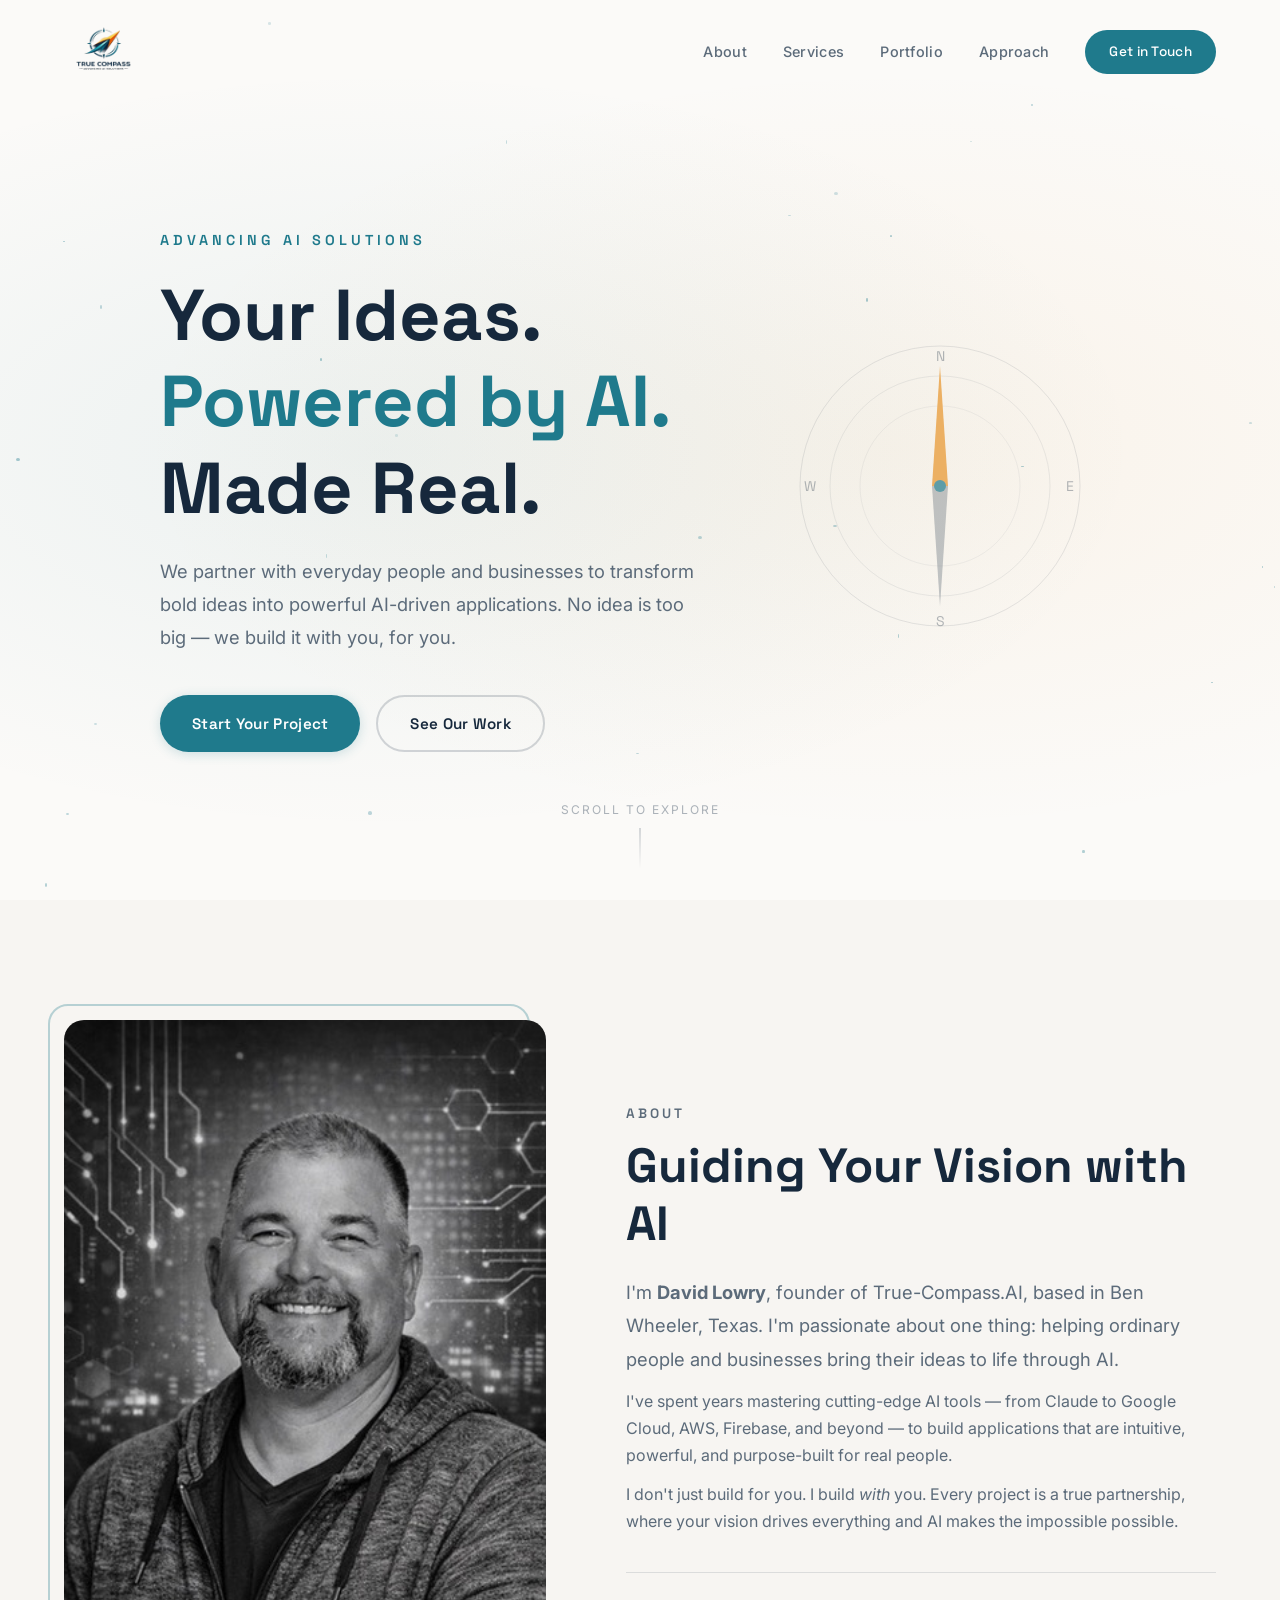
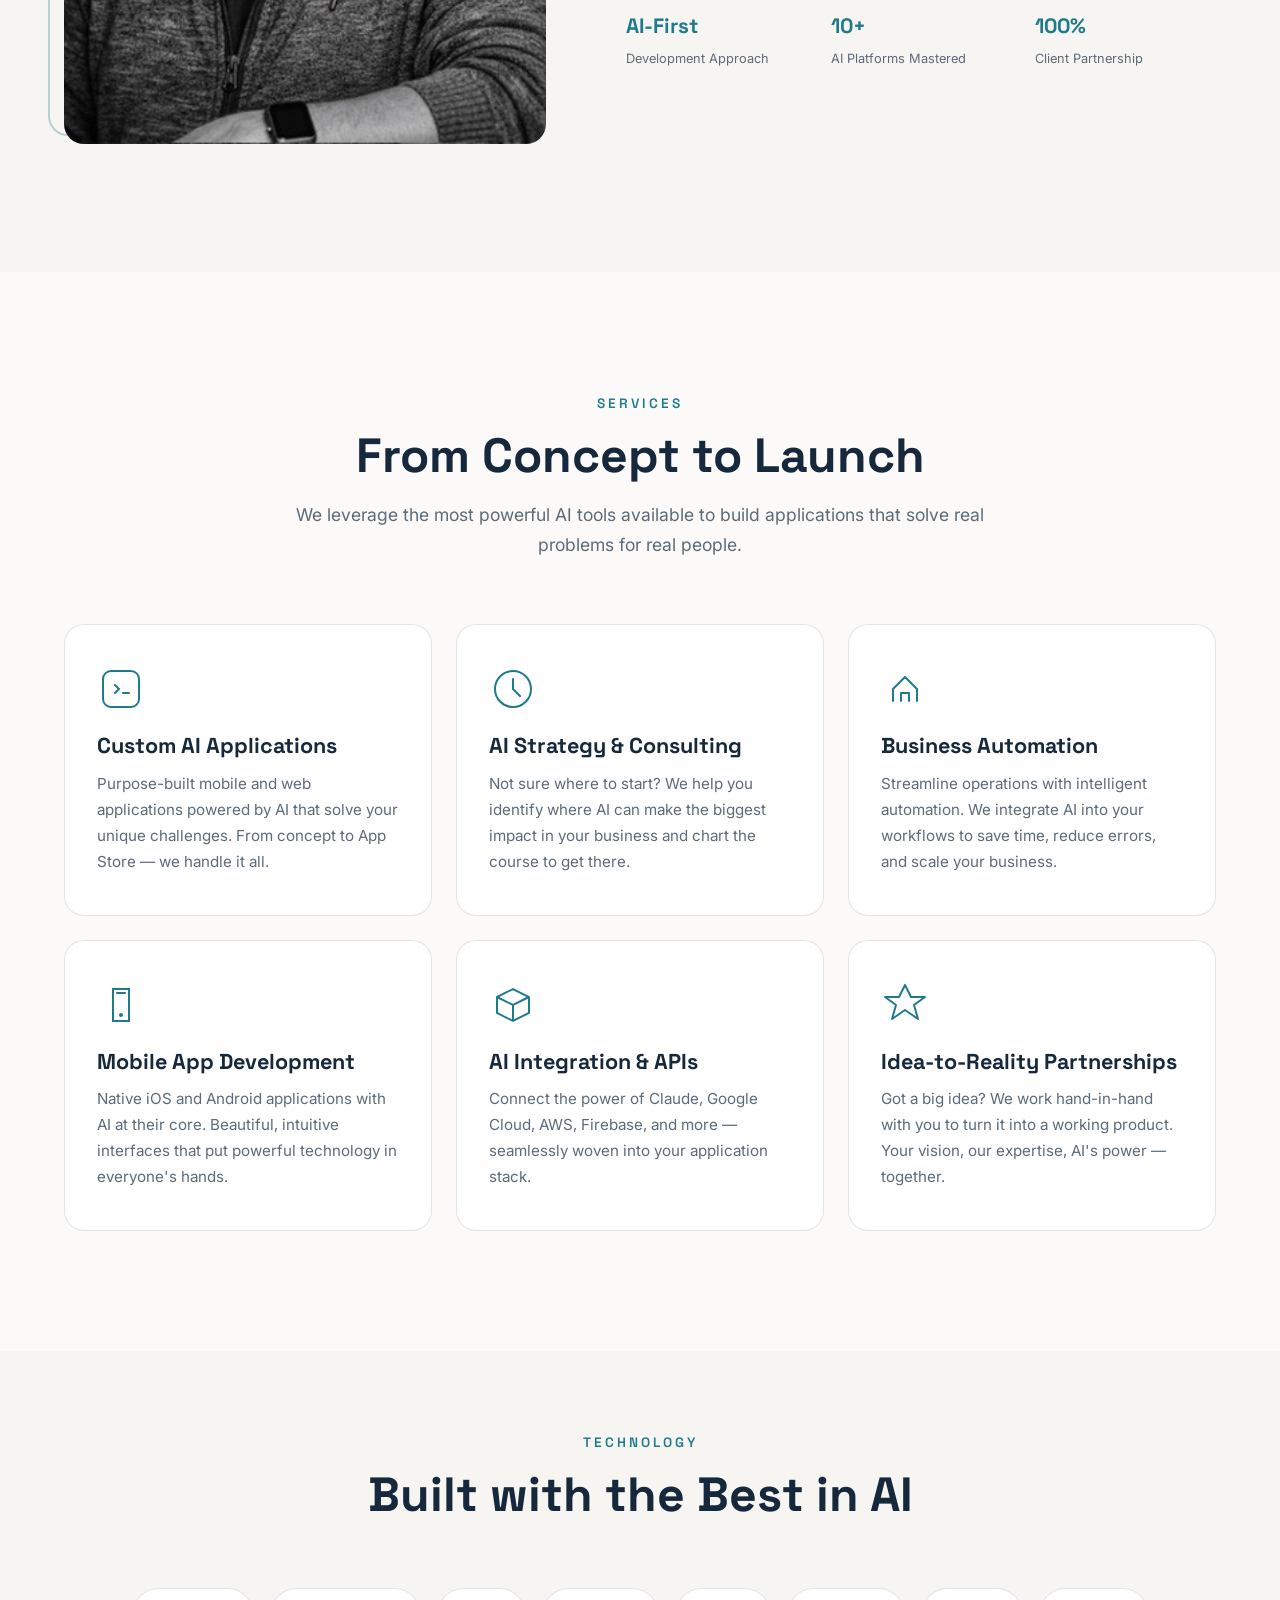
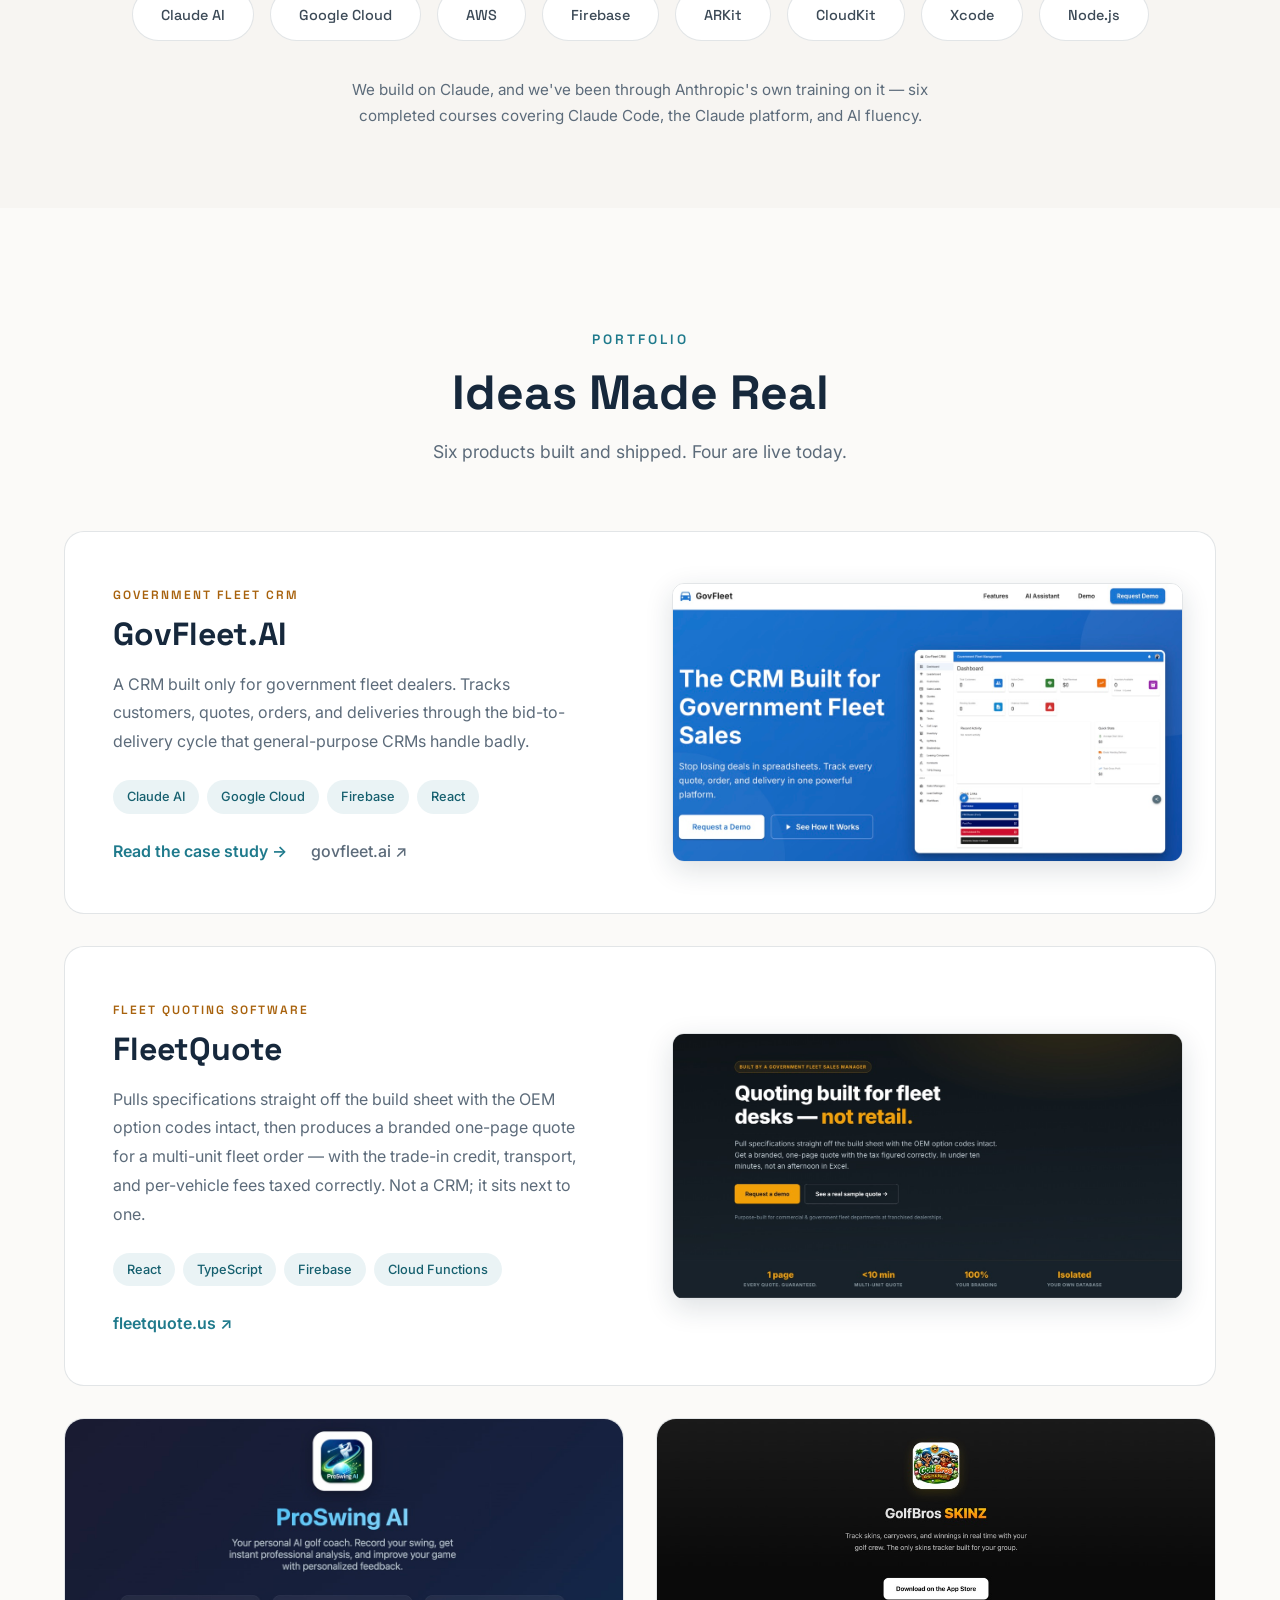
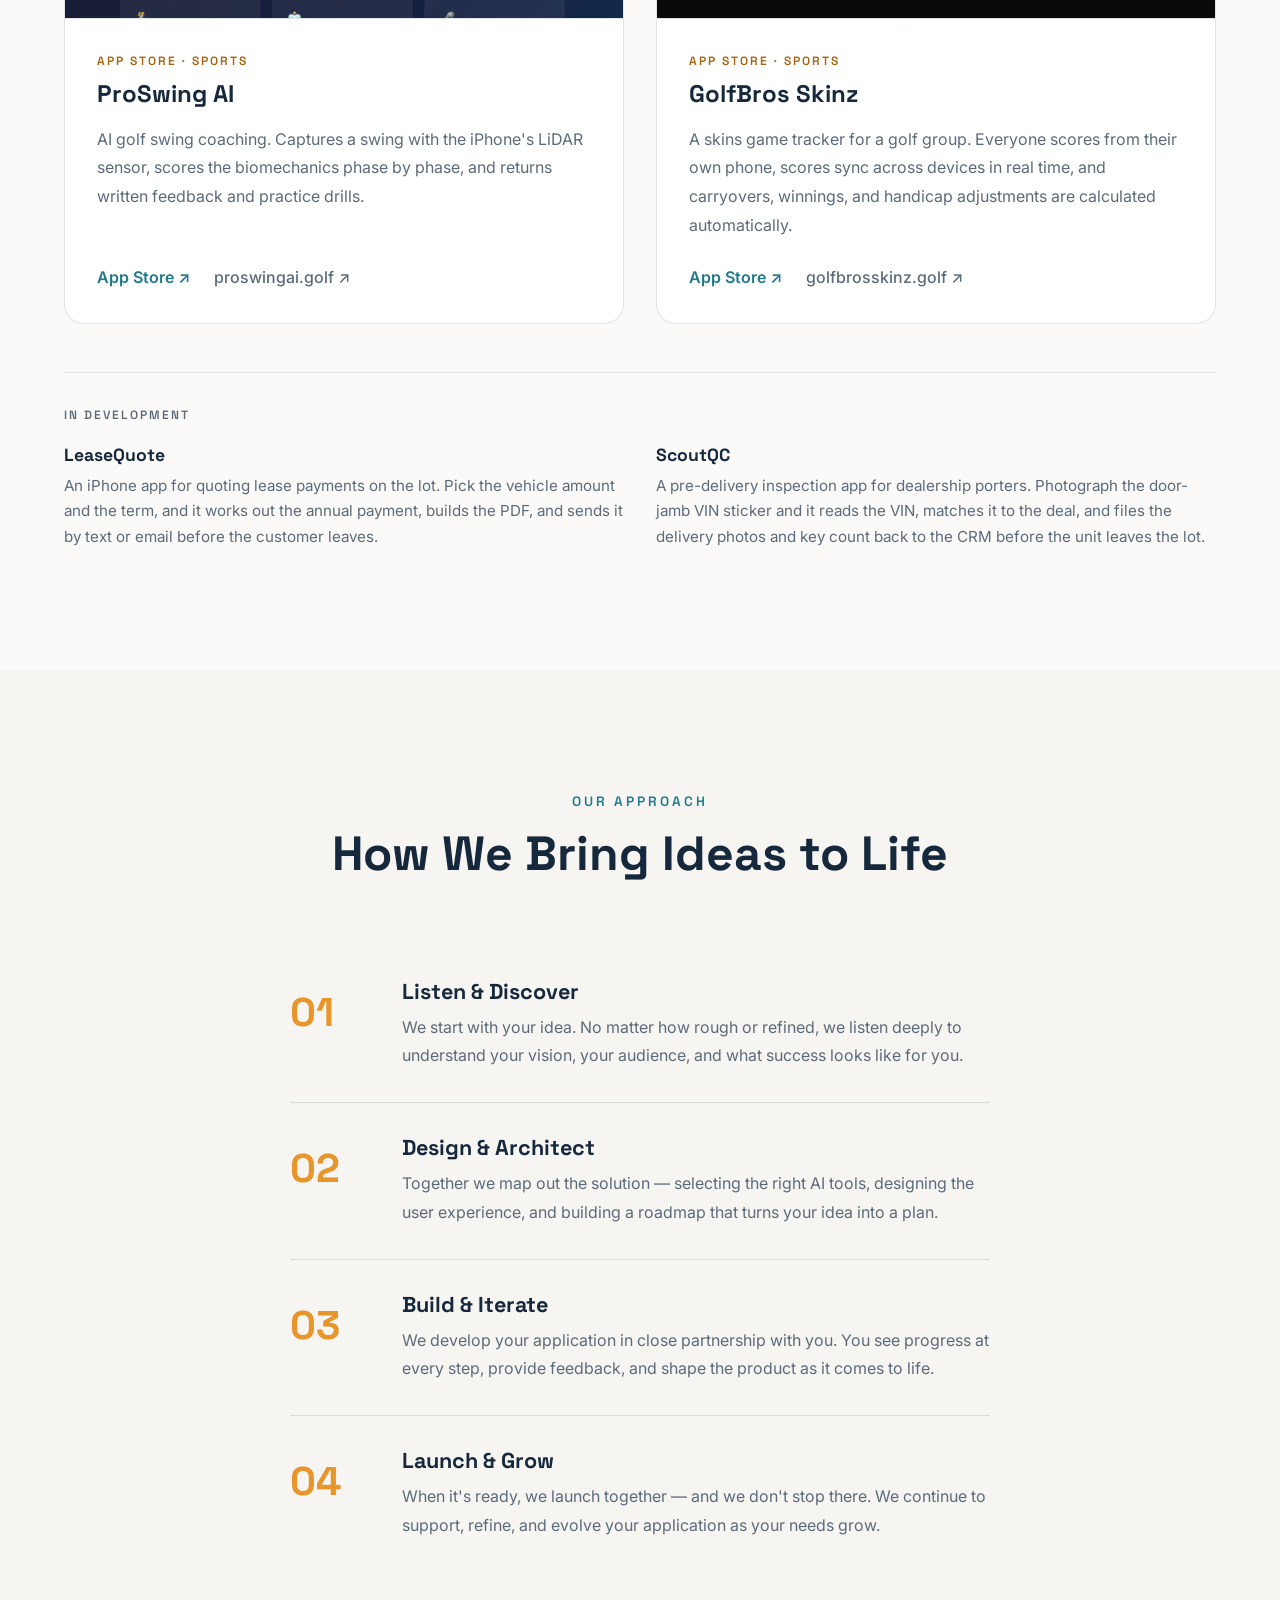
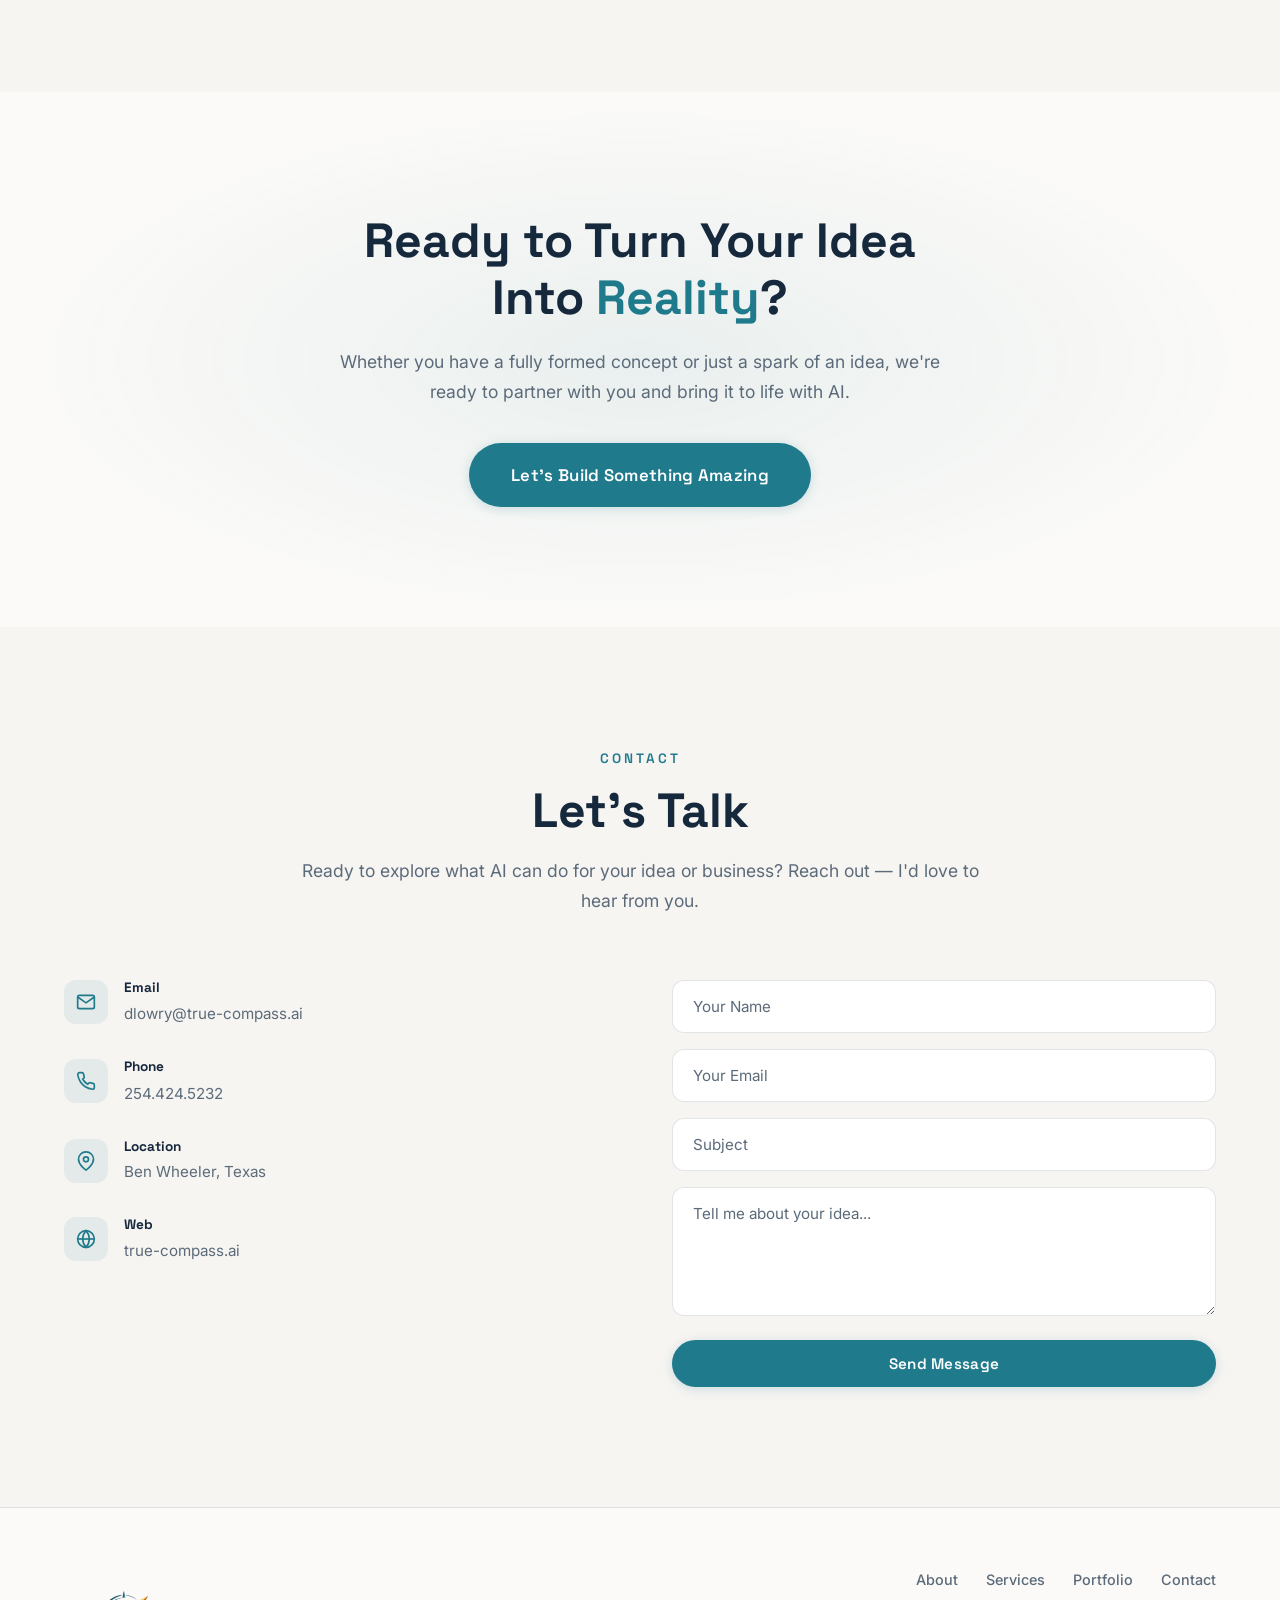
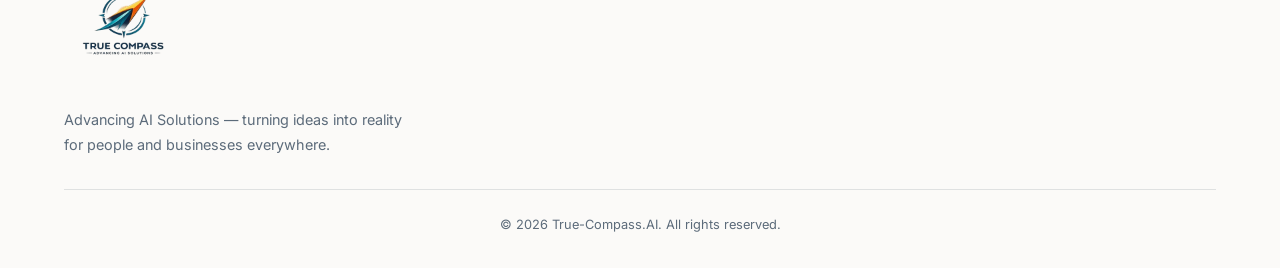
==== commit d329ec31: "Note the Anthropic training under the tech stack One sentence, not a badge wall. Six completed cours" ====
--- a/index.html
+++ b/index.html
@@ -248,6 +248,7 @@
                     <span class="tech-name">Node.js</span>
                 </div>
             </div>
+            <p class="tech-note">We build on Claude, and we've been through Anthropic's own training on it — six completed courses covering Claude Code, the Claude platform, and AI fluency.</p>
         </div>
     </section>
 
--- a/css/styles.css
+++ b/css/styles.css
@@ -525,6 +525,14 @@
     color: var(--color-text);
 }
 
+.tech-note {
+    max-width: 640px;
+    margin: 36px auto 0;
+    text-align: center;
+    color: var(--color-text-muted);
+    font-size: 0.95rem;
+}
+
 /* ============================================
    Portfolio
    ============================================ */
@@ -549,7 +557,7 @@
 
 .portfolio-featured {
     display: grid;
-    grid-template-columns: 1.2fr 0.8fr;
+    grid-template-columns: 1fr 1fr;
     align-items: center;
 }
 
@@ -614,8 +622,14 @@
     align-items: center;
 }
 
+/* height:auto is load-bearing. The width/height attributes on these <img>
+   tags map to presentational hints; width:100% overrides the width hint but
+   the height hint survives, pinning the image to its pixel height and
+   stretching it vertically. Setting height:auto restores the intrinsic
+   aspect ratio while keeping the attributes' layout-shift protection. */
 .portfolio-screenshot {
     width: 100%;
+    height: auto;
     border-radius: 12px;
     border: 1px solid var(--color-border);
     box-shadow: 0 8px 28px rgba(22, 40, 60, 0.14);
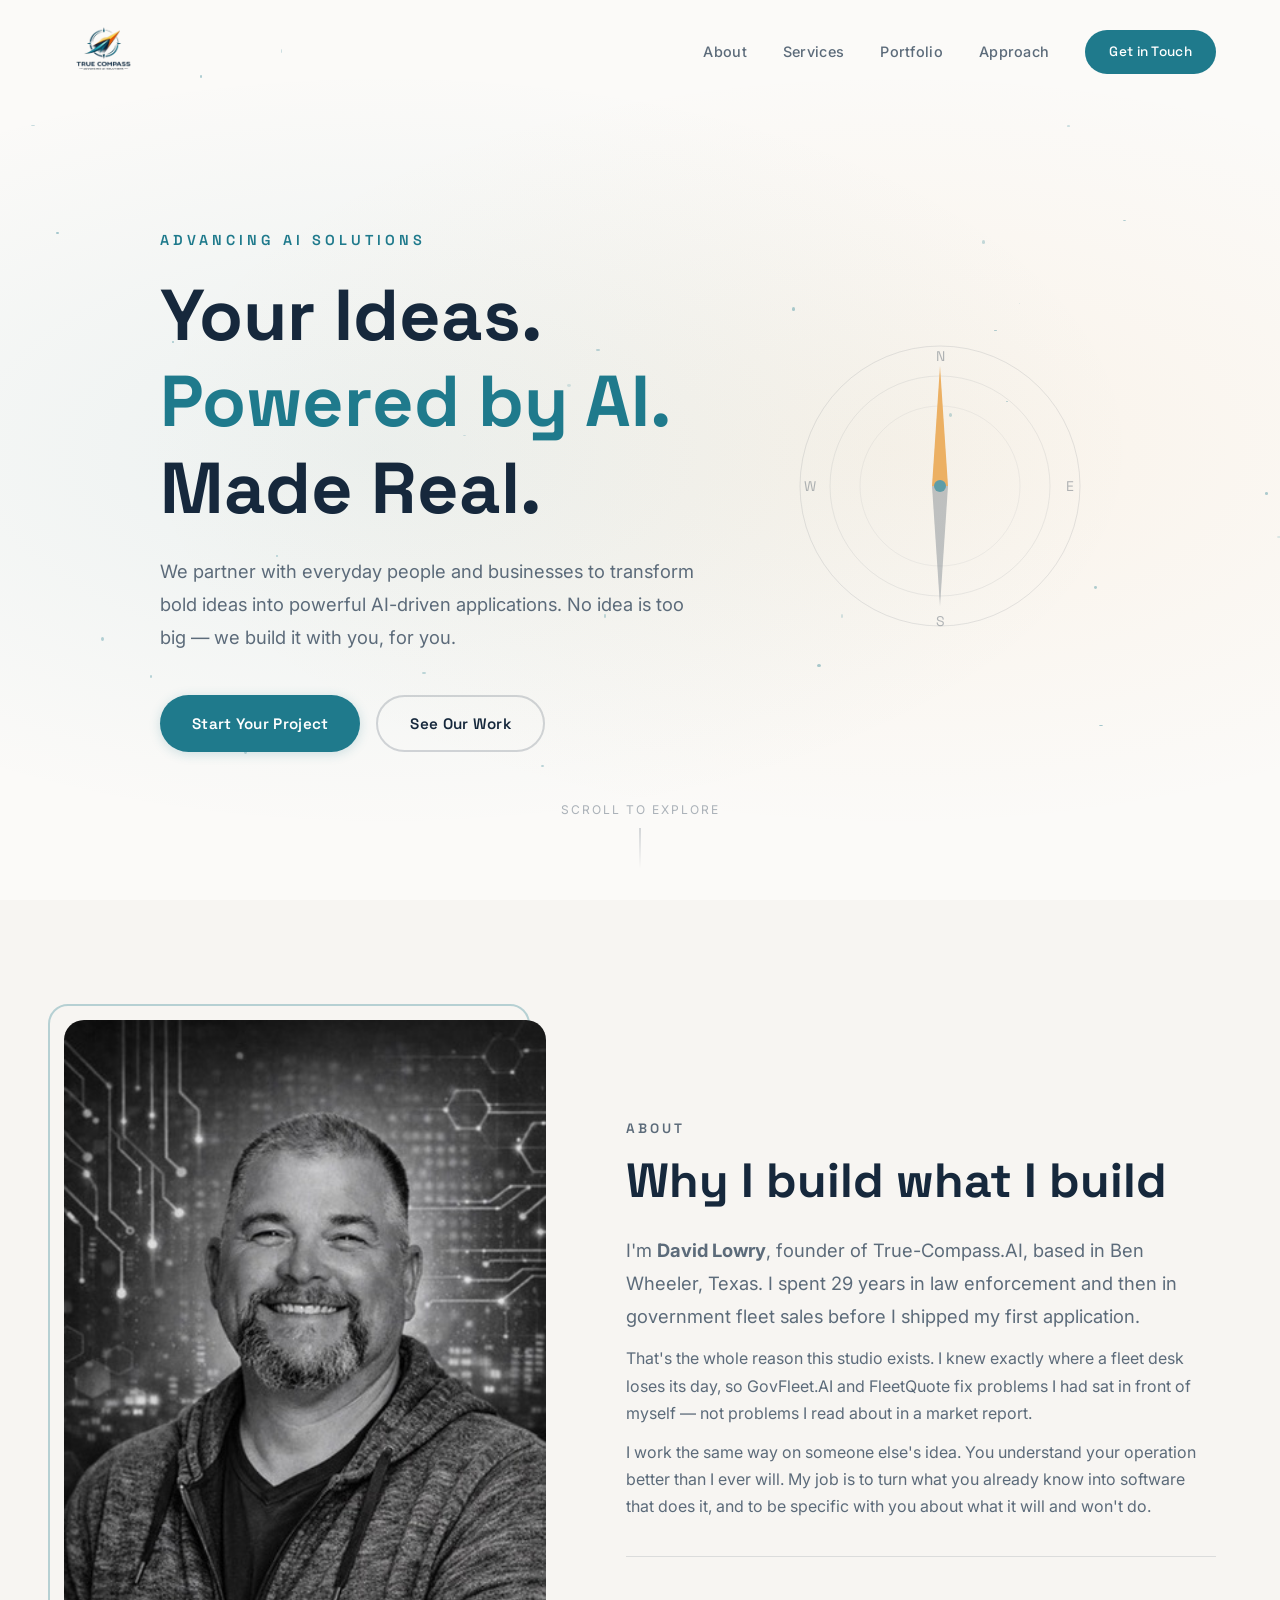
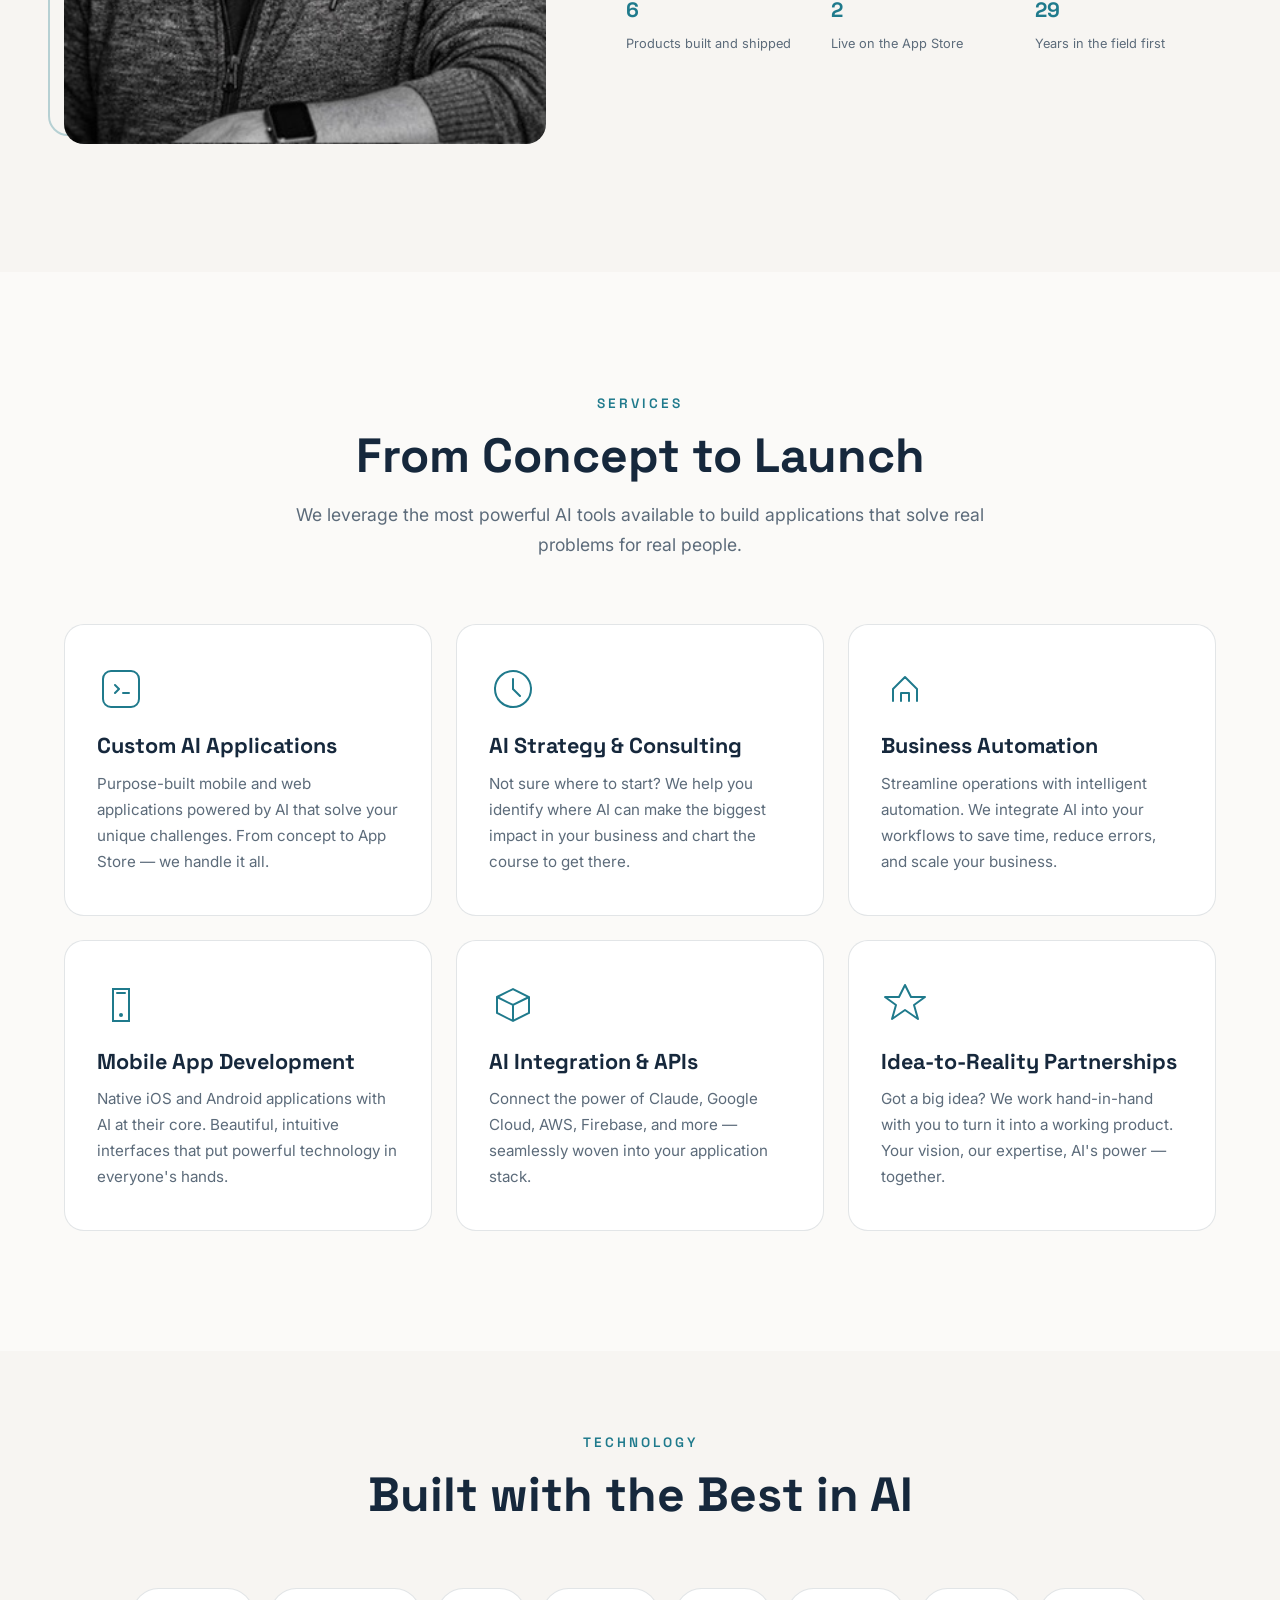
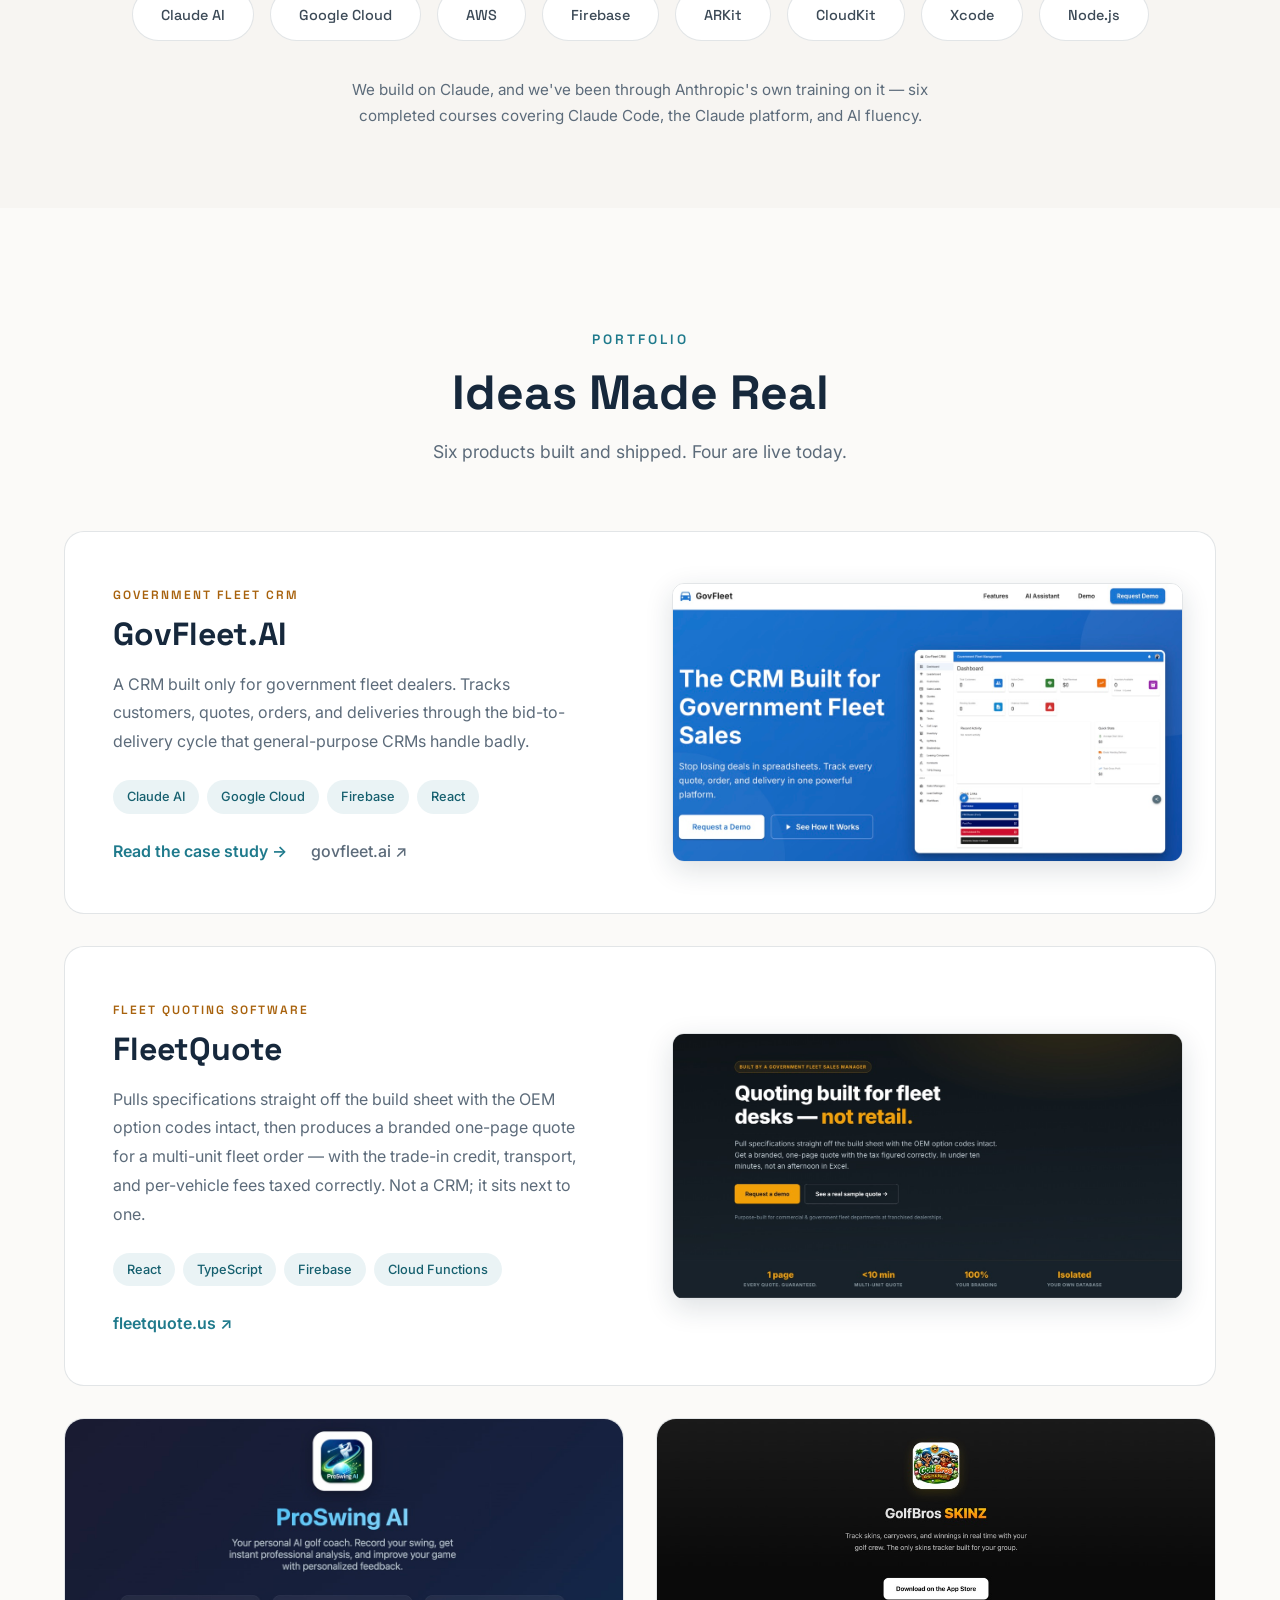
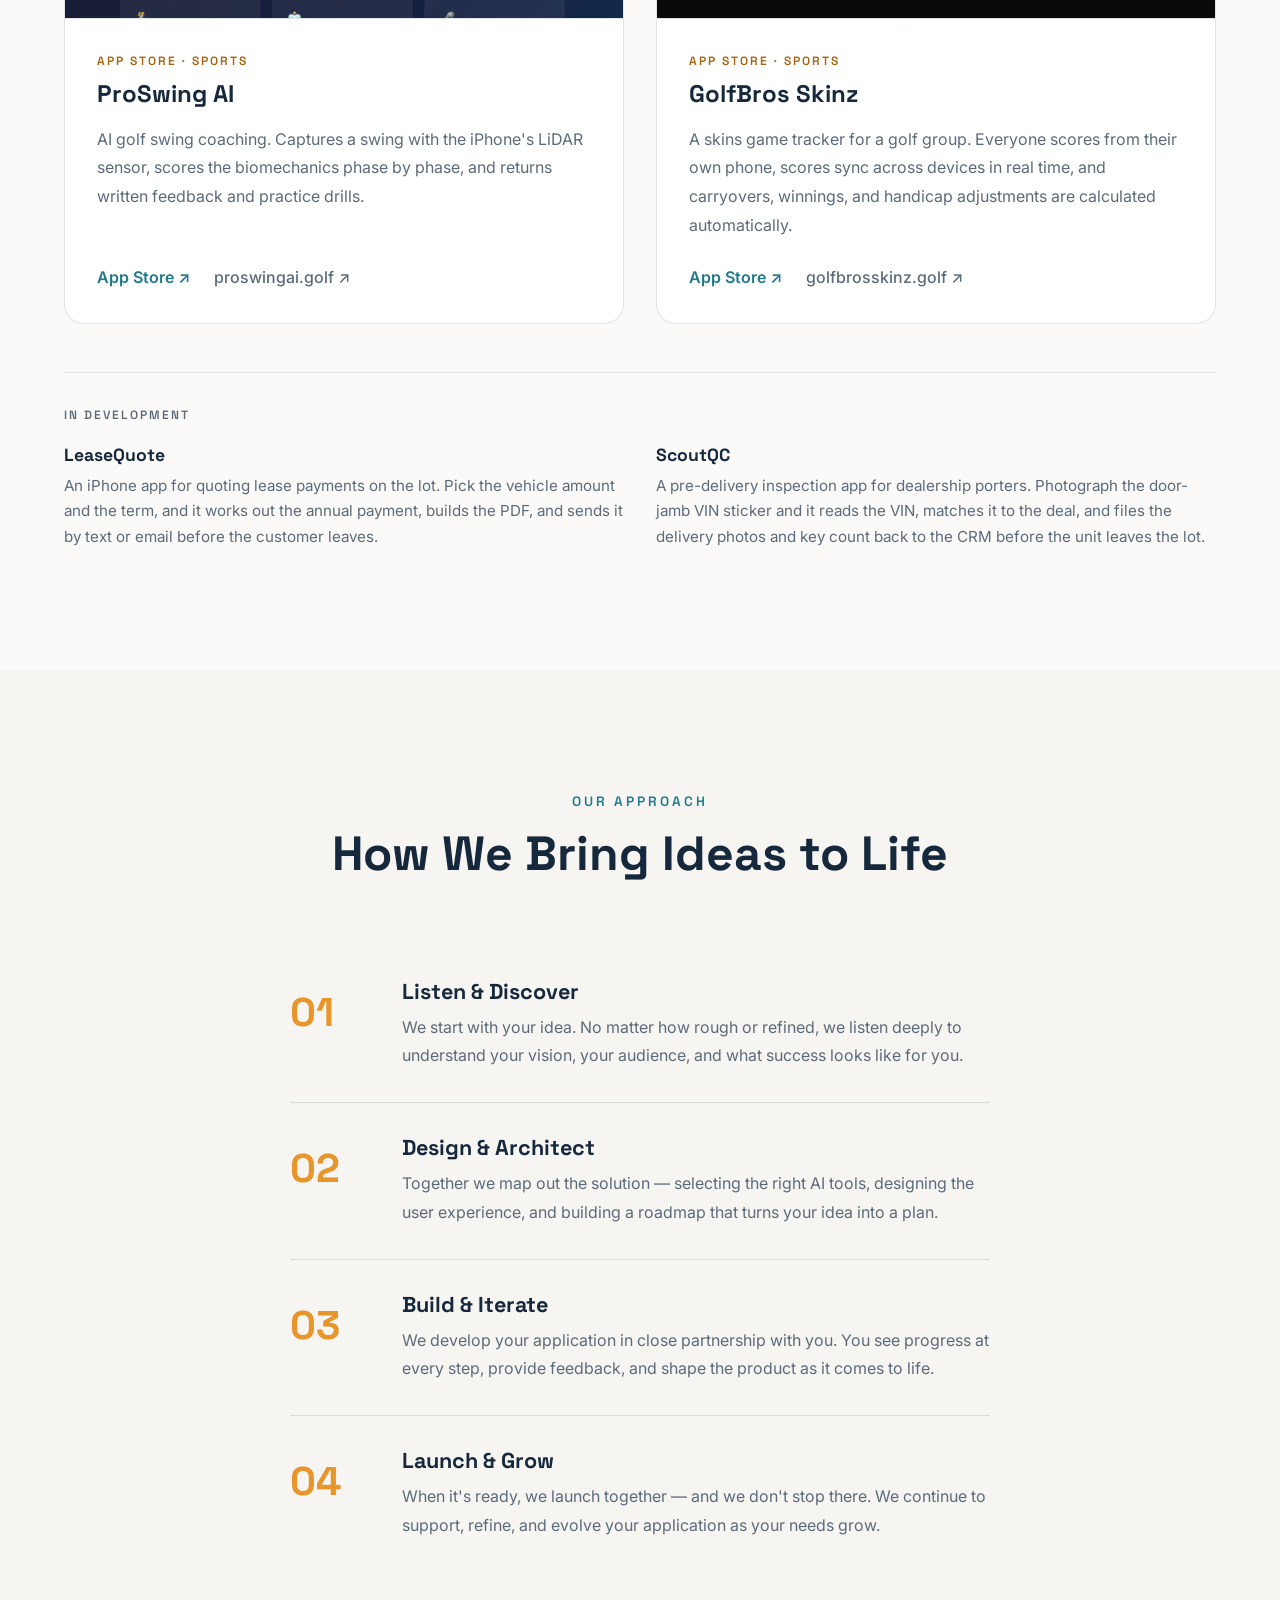
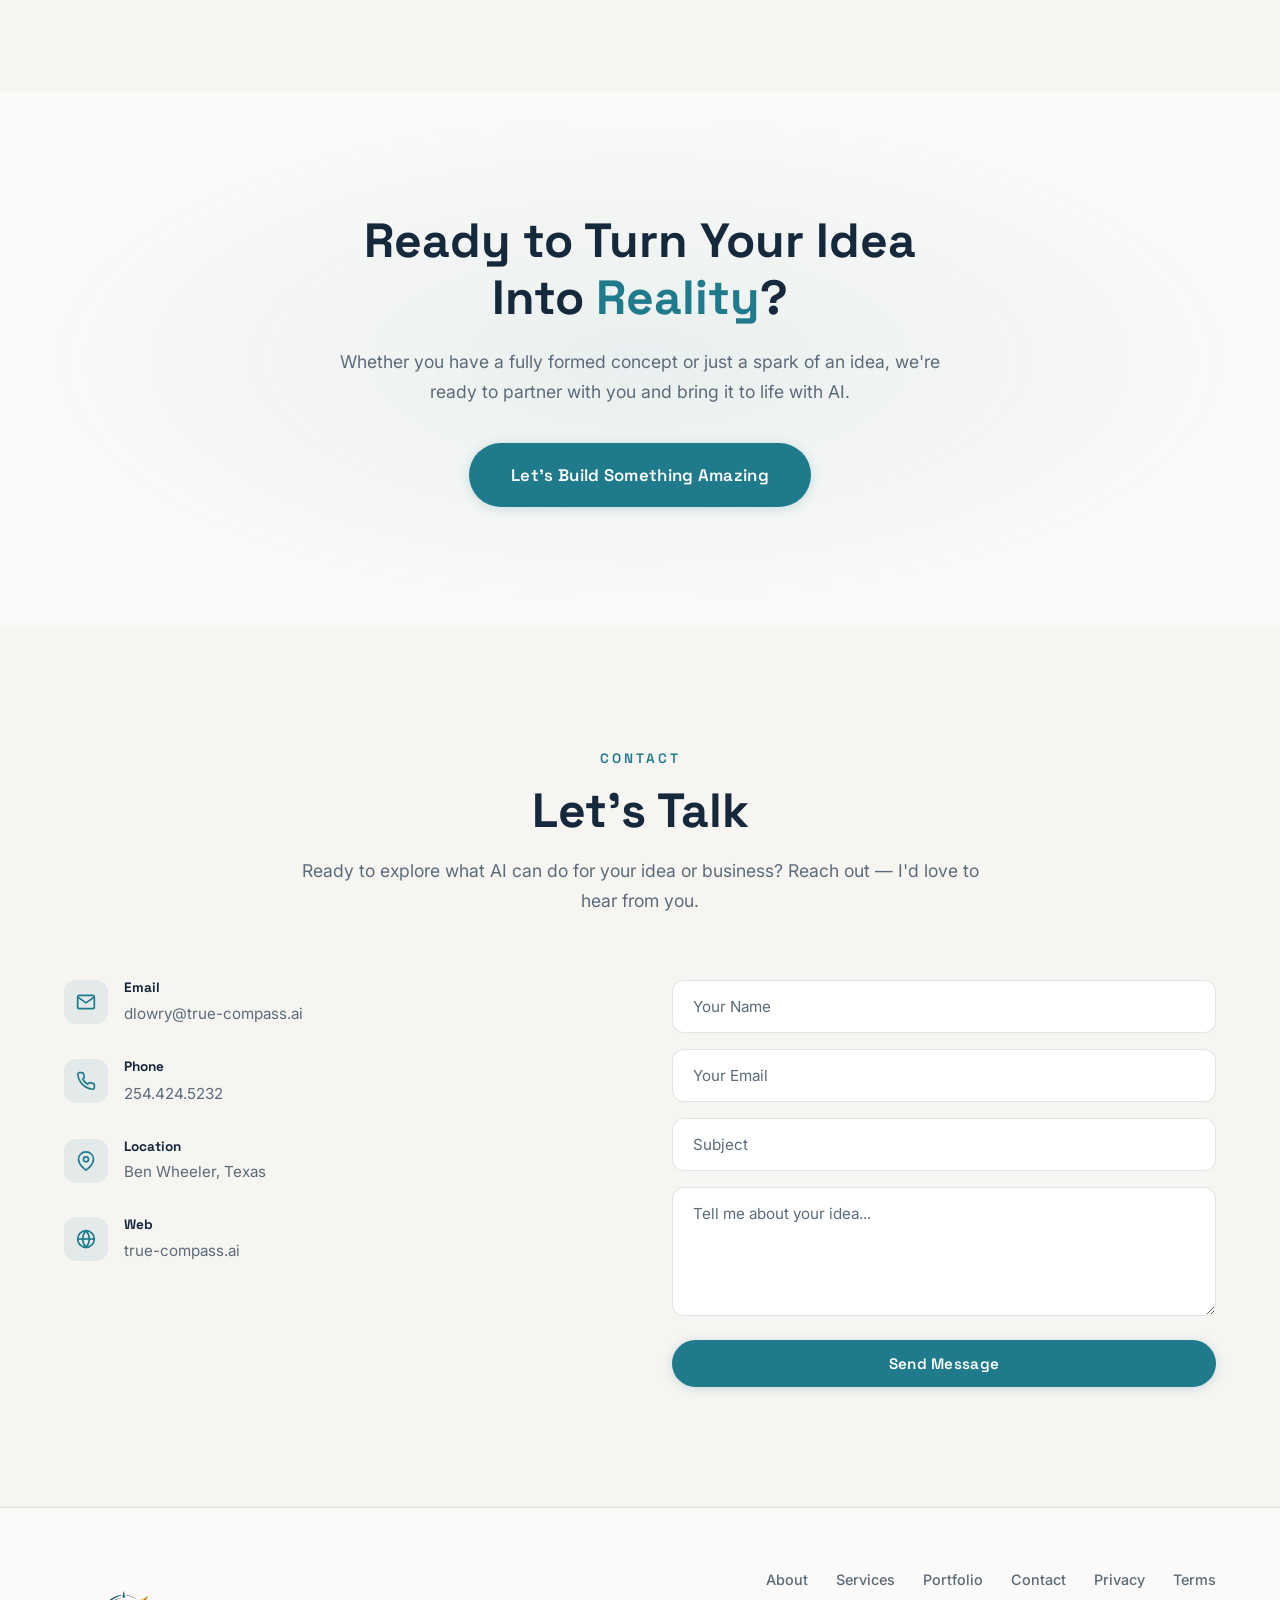
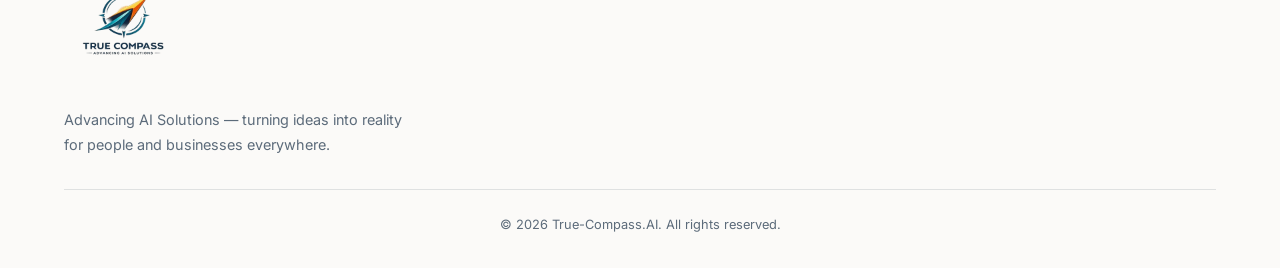
==== commit 7f2eef06: "Add privacy and terms pages; rewrite the About copy Privacy and terms, both written from what the si" ====
--- a/index.html
+++ b/index.html
@@ -137,22 +137,22 @@
                 </div>
                 <div class="about-content">
                     <p class="section-label">About</p>
-                    <h2>Guiding Your Vision with AI</h2>
-                    <p class="about-lead">I'm <strong>David Lowry</strong>, founder of True-Compass.AI, based in Ben Wheeler, Texas. I'm passionate about one thing: helping ordinary people and businesses bring their ideas to life through AI.</p>
-                    <p>I've spent years mastering cutting-edge AI tools — from Claude to Google Cloud, AWS, Firebase, and beyond — to build applications that are intuitive, powerful, and purpose-built for real people.</p>
-                    <p>I don't just build for you. I build <em>with</em> you. Every project is a true partnership, where your vision drives everything and AI makes the impossible possible.</p>
+                    <h2>Why I build what I build</h2>
+                    <p class="about-lead">I'm <strong>David Lowry</strong>, founder of True-Compass.AI, based in Ben Wheeler, Texas. I spent 29 years in law enforcement and then in government fleet sales before I shipped my first application.</p>
+                    <p>That's the whole reason this studio exists. I knew exactly where a fleet desk loses its day, so GovFleet.AI and FleetQuote fix problems I had sat in front of myself — not problems I read about in a market report.</p>
+                    <p>I work the same way on someone else's idea. You understand your operation better than I ever will. My job is to turn what you already know into software that does it, and to be specific with you about what it will and won't do.</p>
                     <div class="about-stats">
                         <div class="stat">
-                            <span class="stat-number">AI-First</span>
-                            <span class="stat-label">Development Approach</span>
+                            <span class="stat-number">6</span>
+                            <span class="stat-label">Products built and shipped</span>
                         </div>
                         <div class="stat">
-                            <span class="stat-number">10+</span>
-                            <span class="stat-label">AI Platforms Mastered</span>
+                            <span class="stat-number">2</span>
+                            <span class="stat-label">Live on the App Store</span>
                         </div>
                         <div class="stat">
-                            <span class="stat-number">100%</span>
-                            <span class="stat-label">Client Partnership</span>
+                            <span class="stat-number">29</span>
+                            <span class="stat-label">Years in the field first</span>
                         </div>
                     </div>
                 </div>
@@ -475,6 +475,8 @@
                     <a href="#services">Services</a>
                     <a href="#portfolio">Portfolio</a>
                     <a href="#contact">Contact</a>
+                    <a href="/privacy.html">Privacy</a>
+                    <a href="/terms.html">Terms</a>
                 </div>
             </div>
             <div class="footer-bottom">
--- a/css/styles.css
+++ b/css/styles.css
@@ -945,6 +945,69 @@
 }
 
 /* ============================================
+   Legal pages (privacy.html, terms.html)
+   ============================================ */
+
+.legal-top {
+    border-bottom: 1px solid var(--color-border);
+    padding: 20px 0;
+}
+
+.legal-top .container {
+    display: flex;
+    align-items: center;
+    justify-content: space-between;
+    gap: 16px;
+}
+
+.legal-top .logo-img {
+    height: 64px;
+}
+
+.legal-main {
+    max-width: 820px;
+    margin: 0 auto;
+    padding: 56px 24px 96px;
+}
+
+.legal-main h1 {
+    font-size: clamp(2rem, 4vw, 2.8rem);
+    margin-bottom: 8px;
+}
+
+.legal-updated {
+    color: var(--color-text-muted);
+    font-size: 0.9rem;
+    margin-bottom: 40px;
+}
+
+.legal-main h2 {
+    font-size: 1.15rem;
+    margin: 36px 0 10px;
+}
+
+.legal-main p,
+.legal-main li {
+    color: var(--color-text-muted);
+    margin-bottom: 12px;
+}
+
+.legal-main ul {
+    padding-left: 20px;
+    margin-bottom: 12px;
+}
+
+.legal-main a {
+    text-decoration: underline;
+    text-underline-offset: 2px;
+}
+
+.legal-lead {
+    font-size: 1.05rem;
+    color: var(--color-text);
+}
+
+/* ============================================
    Animations (scroll-triggered via JS)
    ============================================ */
 
